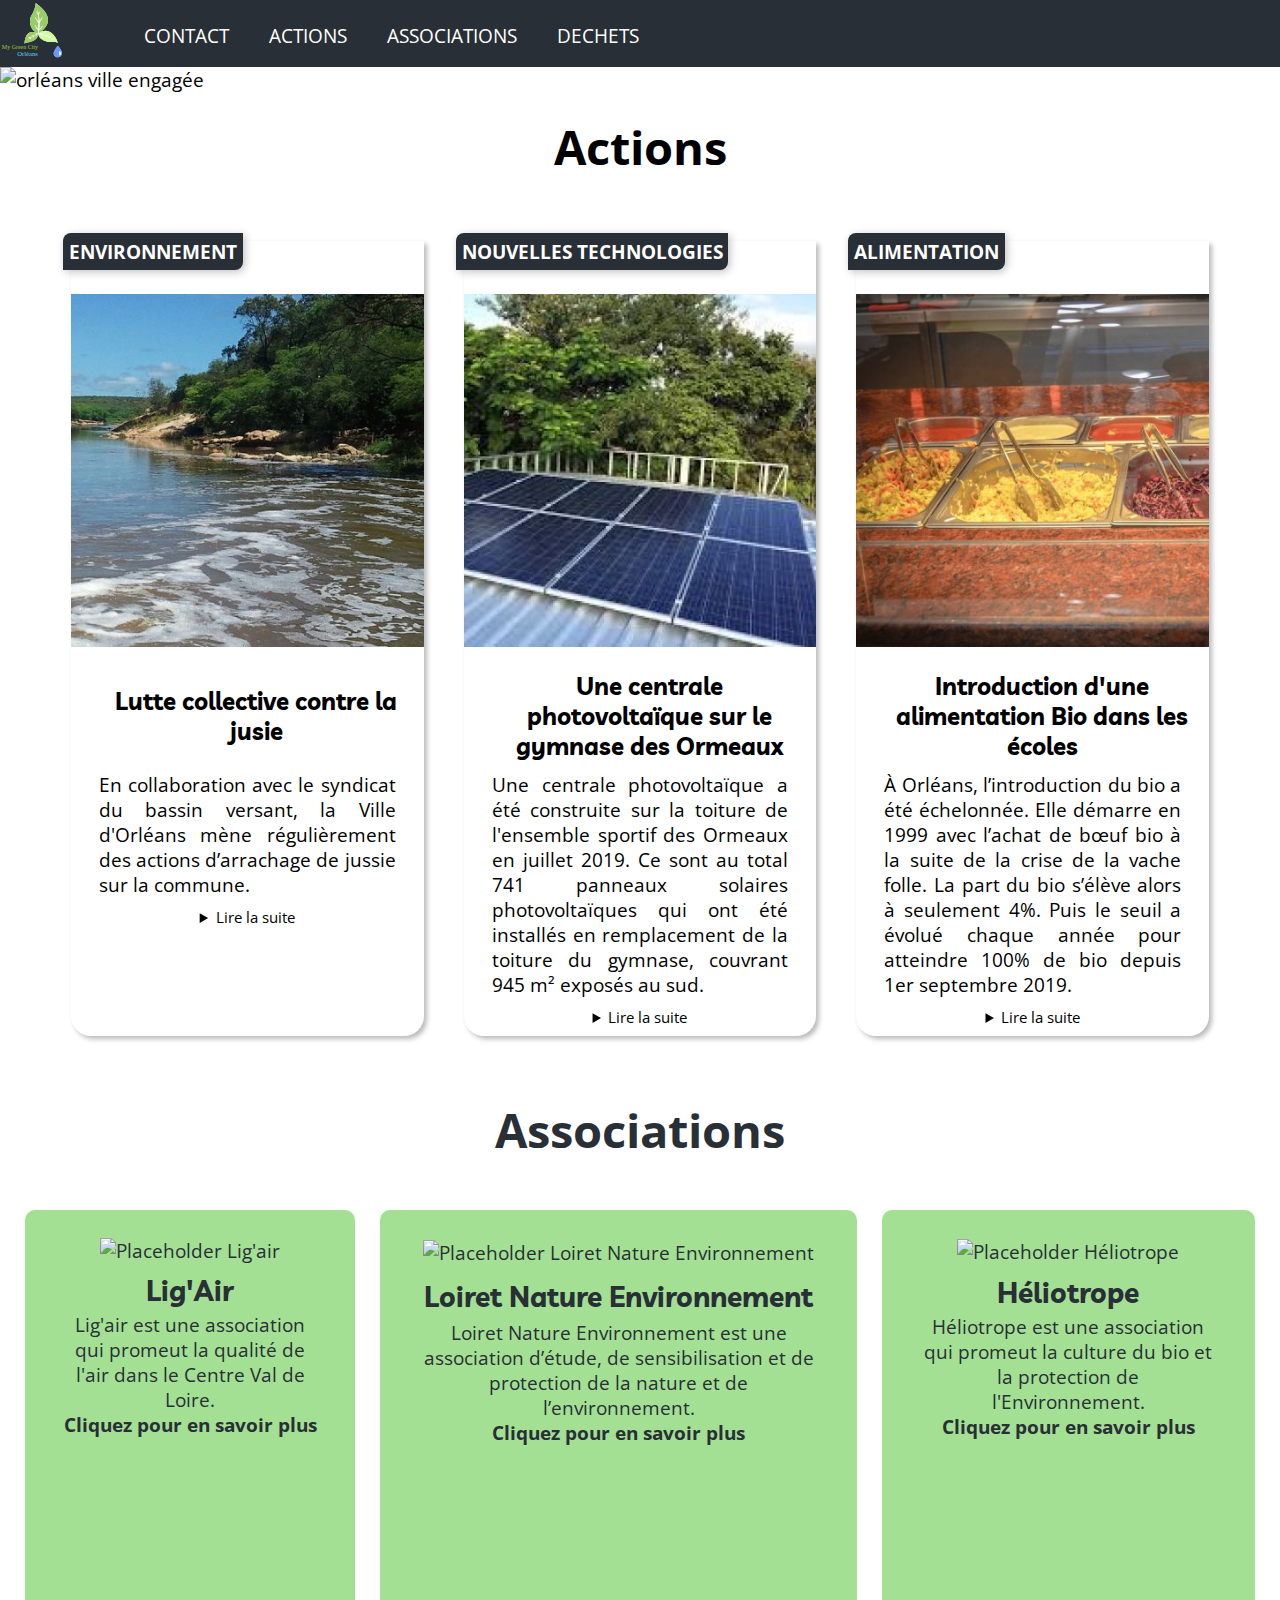
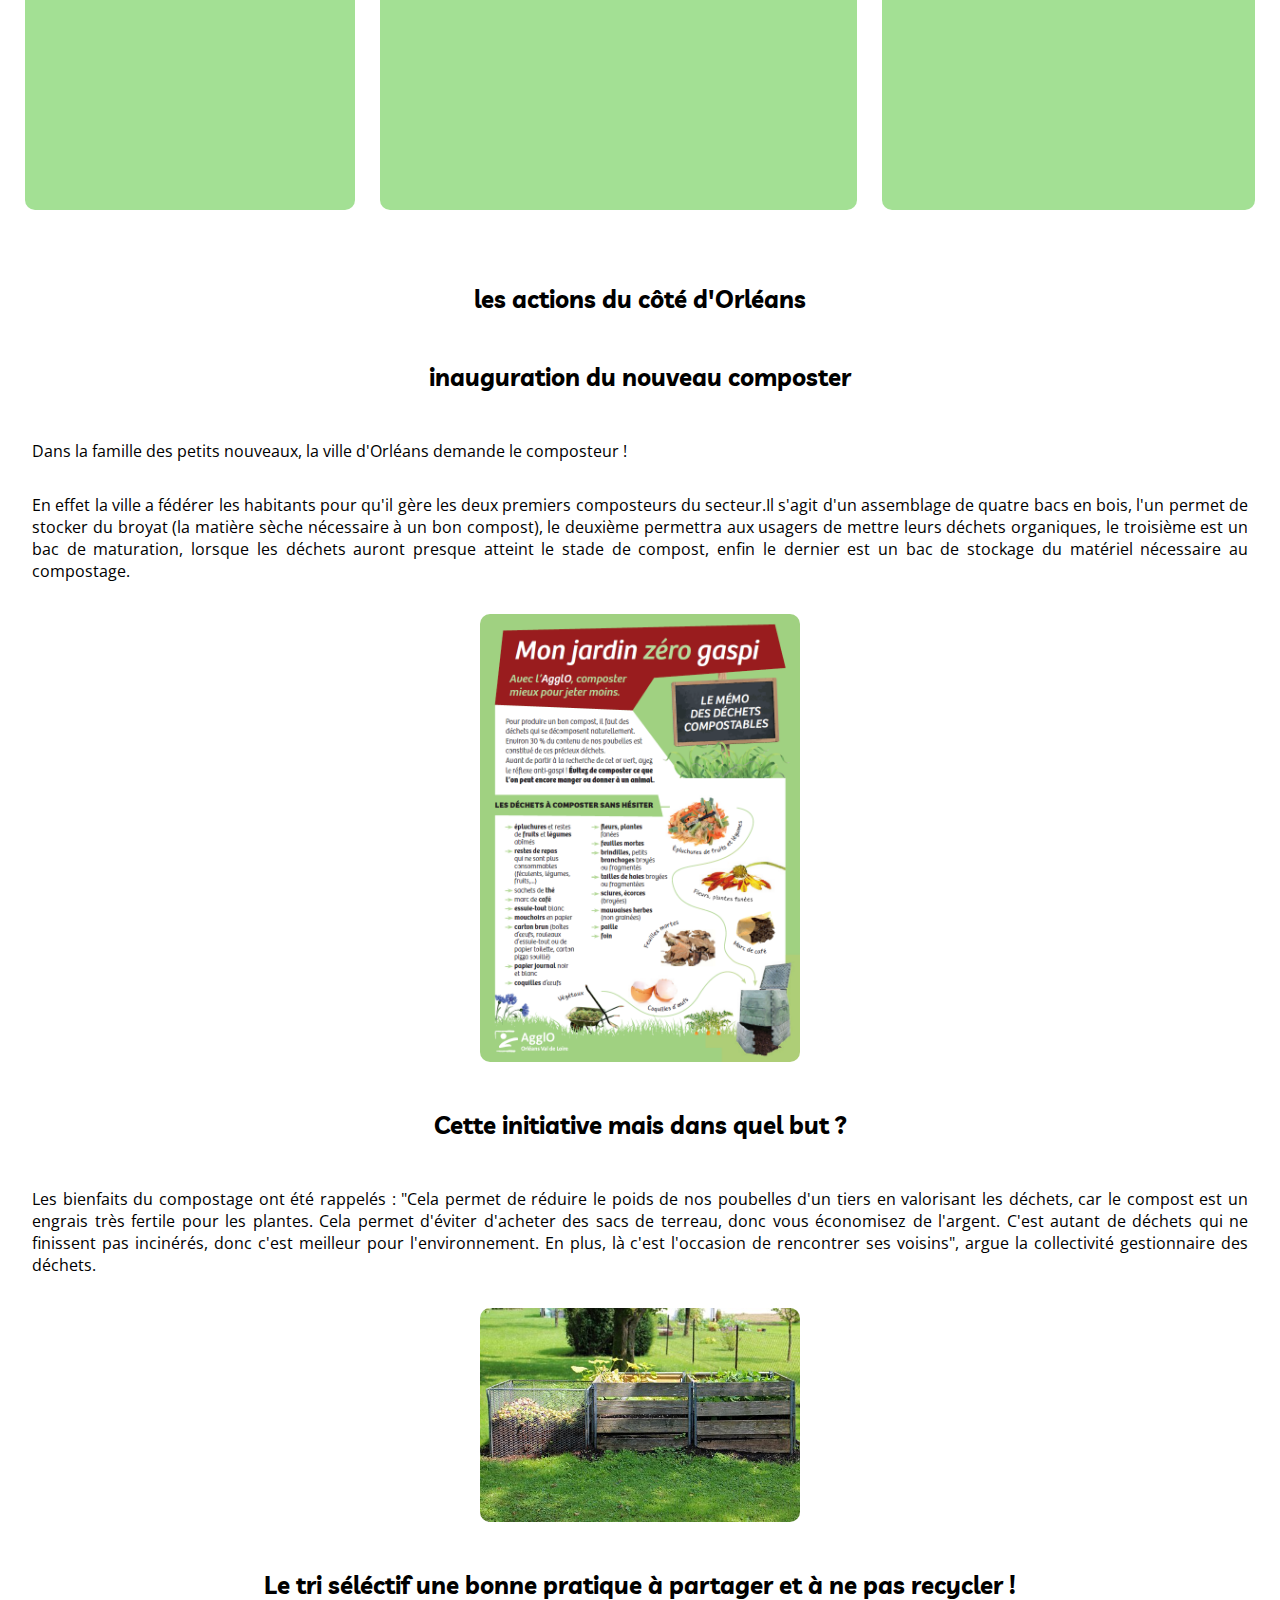
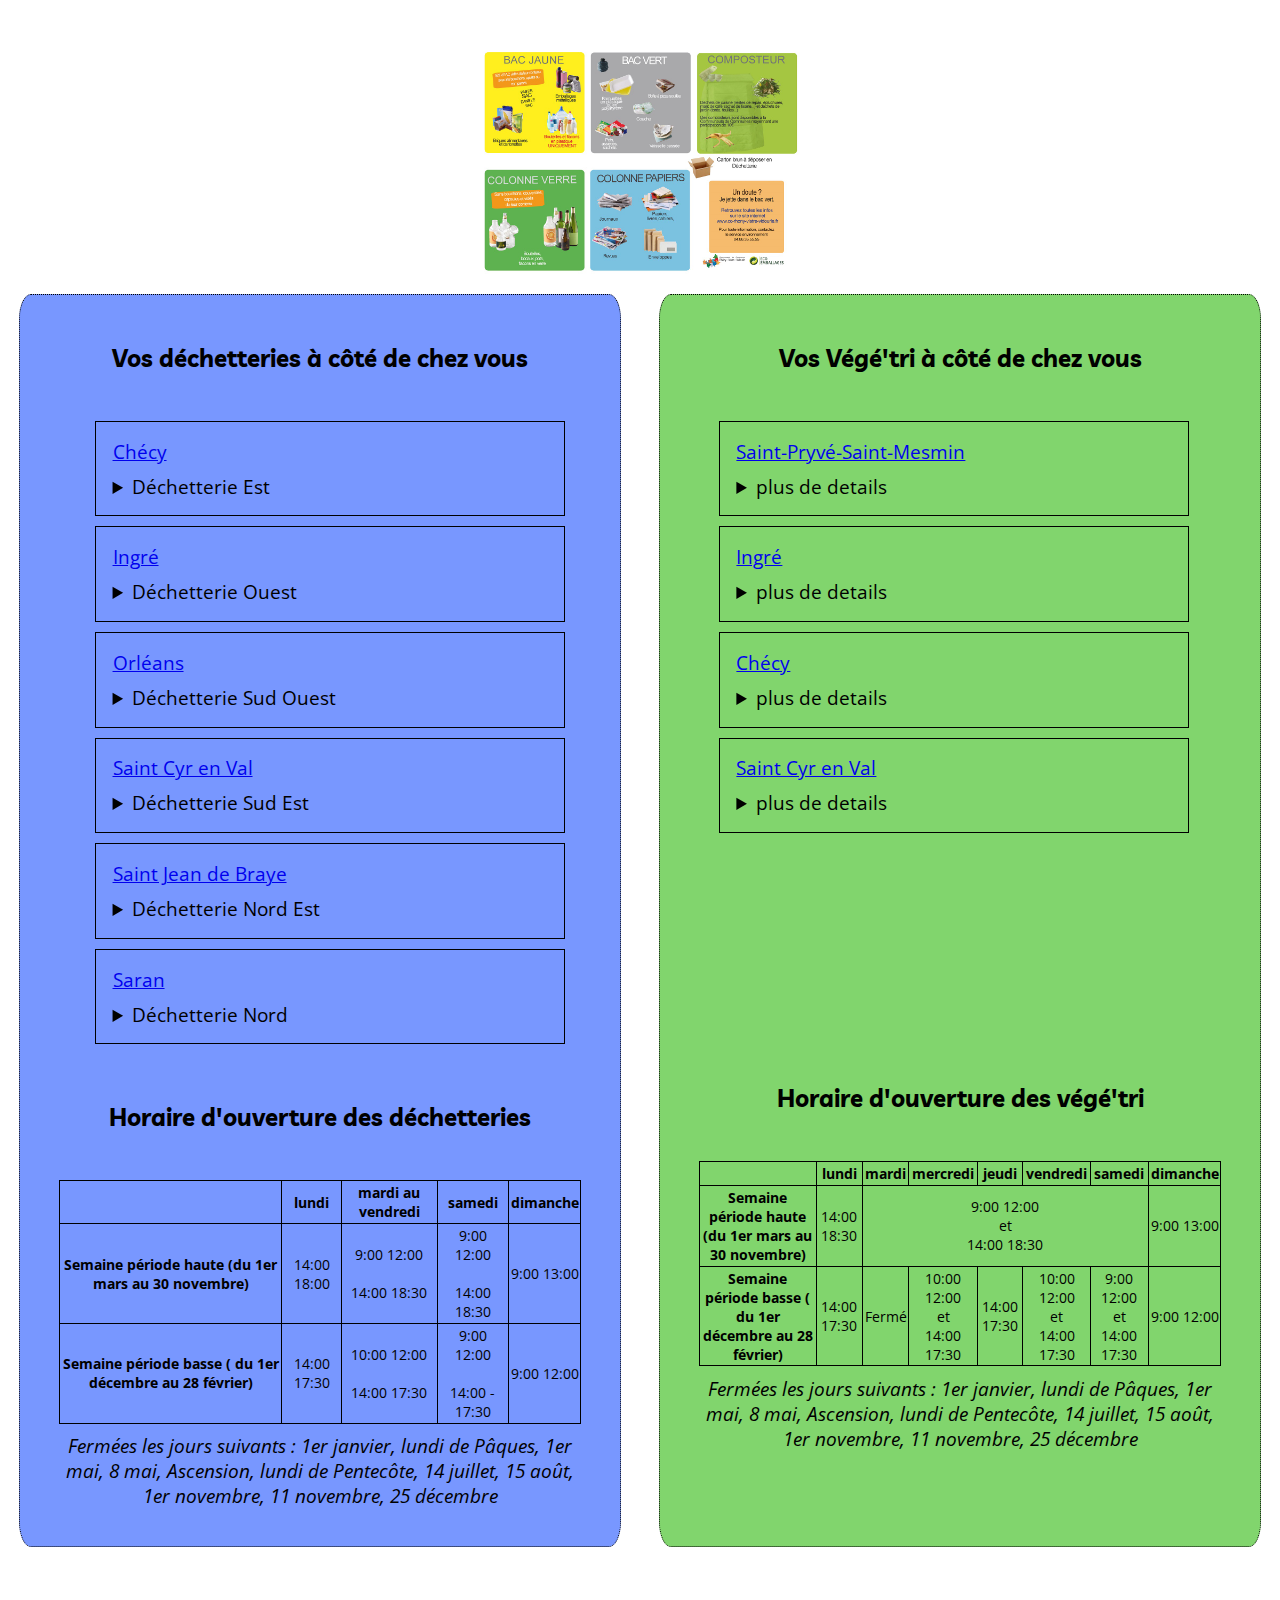
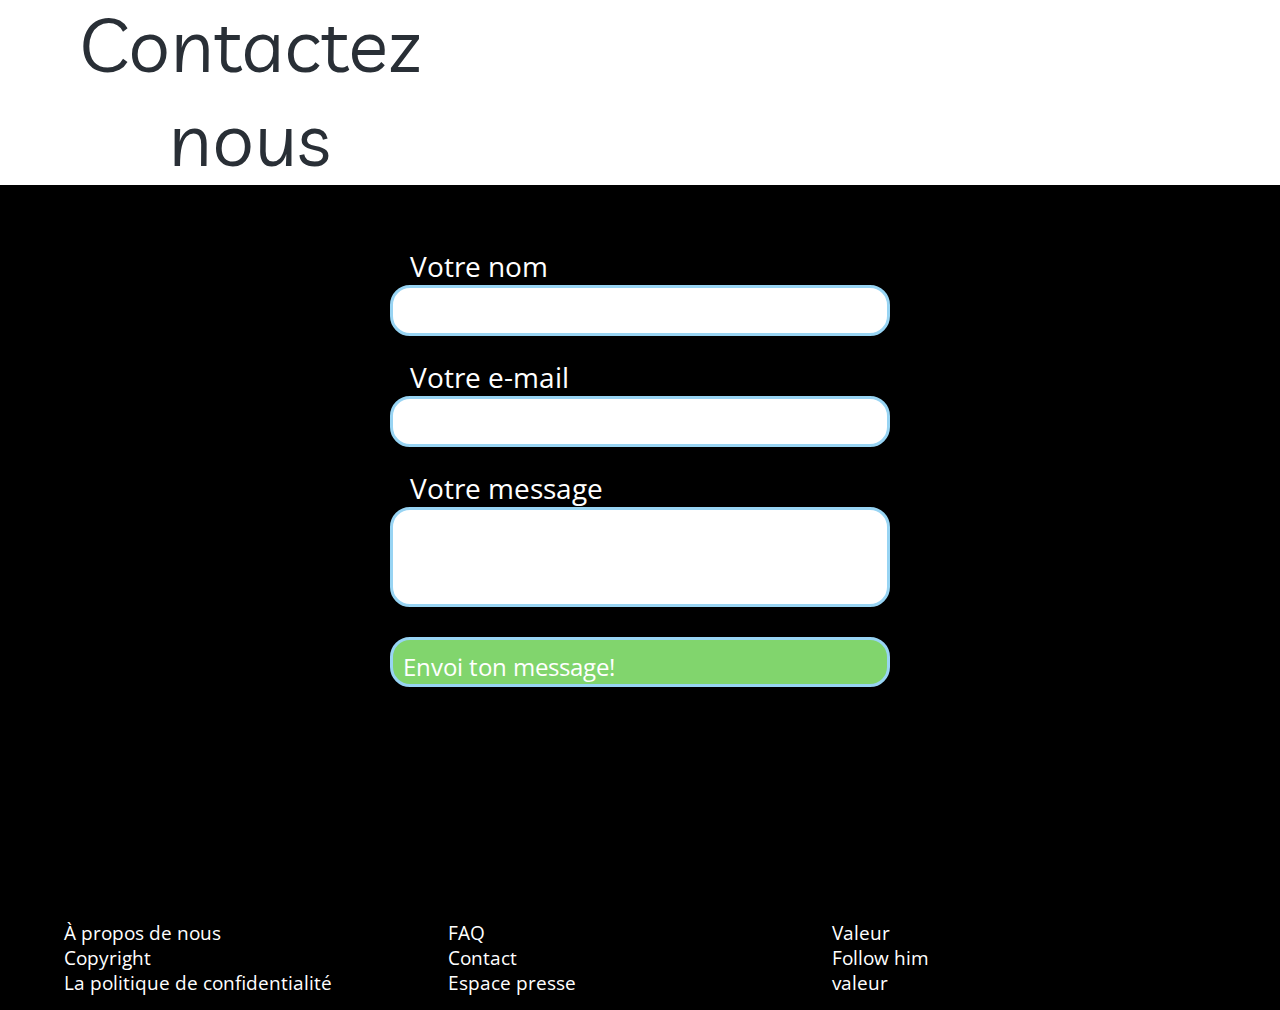
==== index.html @ 8660cc4c "Image Assoc. + Navbar +police" ====
<!DOCTYPE html>
<html lang="en">
		<head>
		<meta charset="UTF-8">
		<meta name="viewport" content="width=device-width, initial-scale=1.0">
		<meta http-equiv="X-UA-Compatible" content="ie=edge">
		<link rel="stylesheet" type="text/css" href="style.css">
		<link rel="stylesheet" type="text/css" href="styleheader.css">
		<link rel="stylesheet" type="text/css" href="style-action.css">
		<link rel="stylesheet" type="text/css" href="styleCaroline.css">
		<link rel="stylesheet" type="text/css" href="styleClem.css">
		<link rel="stylesheet" type="text/css" href="stylefooter.css">
		<link href="https://fonts.googleapis.com/css?family=Livvic&display=swap" rel="stylesheet"> 
		<link href="https://fonts.googleapis.com/css?family=Open+Sans+Condensed:300&display=swap" rel="stylesheet">
		<title>My Green City</title>
		</head>
		<body>
			<header>
				<nav>
					<div class="nav">
						<label class="header_label" for="toggle">&#9776;</label>
						<input class="header_input" type="checkbox" id="toggle"/>
						<div class="menu">
							<img class="logo" src="7a9fa7ef6471ec2d508a8f0929fe4237.svg" alt="logo"/>
							<ul>
								<li><a href="#Contacts">CONTACT</a></li>
								<li><a href="#Actions">ACTIONS</a></li>
								<li><a href="#Associations">ASSOCIATIONS</a></li>
								<li><a href="#Dechets">DECHETS</a></li>
							</ul>
						</div>
					</div>
				</nav>
			</header>
			<div class="border_baniere">
				<img class="banniere" src="images/slide final2.svg" alt="orléans ville engagée">
			</div>
		<section id="Actions">
			<div><h2>Actions</h2></div>
			<div class="action">
				<div class="item">
					<article class="article">
						<div class="article-tag">
							<p>ENVIRONNEMENT</p>
						</div>
						<div class="article-containt"> 
							<img class="img200" src="images/jussie.jpg" alt=""></a>                                 
							<div class="article-body">
								<div class="article-body-title">
									<h3>Lutte collective contre la jusie</h3>
								</div>
								<div class="article-body-text">
									<p> 
										En collaboration avec le syndicat du bassin versant, la Ville d'Orléans mène régulièrement des actions d’arrachage de jussie sur la commune.
									</p>
									<details>
										<summary class="action_summary">Lire la suite</summary>
										<p>
											Elle lance un appel aux particuliers pour limiter la propagation de cette plante invasive.
										</p>
									</details>
								</div>
							</div>
						</div>
					</article>
				</div>
				<div class="item">
					<article class="article">
						<div class="article-tag">
							<p>NOUVELLES TECHNOLOGIES</p>
						</div>
						<div class="article-containt"> 
							<img class="img200" src="images/solaire.jpg" alt=""></a>                                 
							<div class="article-body">
								<div class="article-body-title">
									<h3>Une centrale photovoltaïque sur le gymnase des Ormeaux</h3>
								</div>
								<div class="article-body-text">
									<p> 
										Une centrale photovoltaïque a été construite sur la toiture de l'ensemble sportif des Ormeaux en juillet 2019.
										Ce sont au total 741 panneaux solaires photovoltaïques qui ont été installés en remplacement de la toiture du gymnase, 
										couvrant 945 m² exposés au sud.
									</p>
									<details>
										<summary class="action_summary">Lire la suite</summary>
										<p>
												Cette centrale photovoltaïque a une puissance de 183 kilowatts et produira annuellement 155 mégawatts-heures, 
												soit l'équivalent de la consommation électrique de 50 logements. L'électricité produite est injectée dans 
												le réseau et utilisée à proximité du site pour réduire les pertes en ligne.
												La dette écologique (consommation d'énergie utilisée pour produire la centrale photovoltaïque) est compensée en 2 ans de production. 
												Tout ce qui est produit par la suite n'a aucun impact sur l'environnement.    
										</p>
									</details>
								</div>
							</div>
						</div>
					</article>
				</div>
				<div class="item">
					<article class="article">
						<div class="article-tag">
							<p>ALIMENTATION</p>
						</div>
						<div class="article-containt"> 
							<img class="img200" src="images/cantine.jpg" alt=""></a>                                 
							<div class="article-body">
								<div class="article-body-title">
									<h3>Introduction d'une alimentation Bio dans les écoles</h3>
								</div>
								<div class="article-body-text">
									<p> 
											À Orléans, l’introduction du bio a été échelonnée. Elle démarre en 1999 avec l’achat de bœuf bio à la suite de la crise de la vache folle. 
											La part du bio s’élève alors à seulement 4%. Puis le seuil a évolué chaque année pour atteindre 100% de bio depuis 1er septembre 2019.
									</p>
									<details>
										<summary class="action_summary">Lire la suite</summary>
										<p>
											Pour la ville, en introduisant le bio et le local à table, il a paru naturel de viser le 100% bio. 
											Il semblait d’une part curieux d’imaginer de faire cohabiter des aliments bio avec des aliments conventionnels: quitte à manger bio, autant manger intégralement, 
											sinon on entre dans une dualité pernicieuse où on laisse entrer les pesticides dans les assiettes avec des conséquences reconnues sur la santé. Inversement, 
											il est démontré que l’agriculture biologique est la seule qui respecte les sols, qu’au niveau économique elle confère généralement -mais pas toujours- un niveau de vie plus décent au producteur.     
										</p>
									</details>
								</div>
							</div>
						</div>
					</article>
				</div>
			</div>
		</section>
		<section id="Associations">
				<h2>
					Associations
				</h2>
				<div class="layoutAssoc">
					<div class="layoutAllAssoc">
						<figure>
						
							<a href="Ligair.html" title="lien page assoc Ligair"> 
								<img src= "https://image.freepik.com/photos-gratuite/jeune-femme-qui-marche-dans-champ-tournesols-fleurs-jeter-chapeau-s-amuser-vacances-ete_106029-370.jpg" alt="Placeholder Lig'air"/>
								<div>
									<h3>
										Lig'Air
									</h3>
									<p>
										Lig'air est une association qui promeut la qualité de l'air dans le Centre Val de Loire. <br/>
										<span>Cliquez pour en savoir plus</span>
									</p>
								</div>
							</a>
						</figure>
					</div>
					<div class="layoutAllAssoc">
						<figure >
							<a href="LoiretEnviro.html" title="lien page assoc Loiret Nature Envo">
								
								<img src= "https://image.freepik.com/photos-gratuite/feuilles-herbe-contre-arriere-plan-defocalise_1048-7521.jpg" alt="Placeholder Loiret Nature Environnement"/>
								<div>
									<h3>
										Loiret Nature Environnement
									</h3>
									<p>
										Loiret Nature Environnement est une association d’étude, de sensibilisation et de protection de la nature et de l’environnement.<br/>
										<span>Cliquez pour en savoir plus</span>
									</p>
								</div>
							</a>
						</figure>
					</div>
					<div class="layoutAllAssoc">
						<figure>
							<a href="heliotrope.html" title = "lien page assoc héliotrope">
								<img src= "https://image.freepik.com/photos-gratuite/belle-femme-travaille-dans-jardin-pres-maison_1157-23433.jpg" alt="Placeholder Héliotrope"/>
								<div>
									<h3>
										Héliotrope
									</h3>
									<p>
										Héliotrope est une association qui promeut la culture du bio et la protection de l'Environnement.<br/>
										<span>Cliquez pour en savoir plus</span>
									</p>
								</div>
							</a>
						</figure>     
					</div>
				</div>
			</section>
		<section class="dechet" id="Dechets">
			<article>
				<div class="composter_text">
					<h3>les actions du côté d'Orléans</h3>
					<div>
						<h4> inauguration du nouveau composter</h4>
						<p>
							Dans la famille des petits nouveaux, la ville d'Orléans demande le composteur !
						</p>
						<p>
							En effet la ville a fédérer les habitants pour qu'il gère les deux premiers composteurs du secteur.Il s'agit d'un assemblage de quatre bacs en bois, l'un permet de stocker du broyat (la matière sèche nécessaire à un bon compost), le deuxième permettra aux usagers de mettre leurs déchets organiques, le troisième est un bac de maturation, lorsque les déchets auront presque atteint le stade de compost, enfin le dernier est un bac de stockage du matériel nécessaire au compostage. 
						</p>
					</div>
					<div class="composter_picture">
						<a href="https://i36.servimg.com/u/f36/09/04/58/12/compos10.png" target="_blank"><img src="images/composte1.png" alt="les déchets autorisés en compostage" class="float_right"></a>
					</div>
					<div class="composter_text">
						<h4>Cette initiative mais dans quel but ?</h4>
						<p>
							Les bienfaits du compostage ont été rappelés : "Cela permet de réduire le poids de nos poubelles d'un tiers en valorisant les déchets, car le compost est un engrais très fertile pour les plantes. Cela permet d'éviter d'acheter des sacs de terreau, donc vous économisez de l'argent. C'est autant de déchets qui ne finissent pas incinérés, donc c'est meilleur pour l'environnement. En plus, là c'est l'occasion de rencontrer ses voisins", argue la collectivité gestionnaire des déchets. 
						</p>
					</div>
					<div class="composter_picture">
						<a href="https://i36.servimg.com/u/f36/09/04/58/12/compos10.jpg" target="_blank"><img src="images/compost2.jpg" alt="les déchets autorisés en compostage" class="float_left"></a>
					</div>
				</div>
				<div class="good_practice">
					<div class="good_practice_txt">
						<h3>Le tri séléctif une bonne pratique à partager et à ne pas recycler !</h3>
					</div>
					<div class="good_practice_picture">
						<a href="https://i36.servimg.com/u/f36/09/04/58/12/tri-se10.jpg" target="_blank"><img src="images/tri-selectif.jpg" alt="image de tri selectif"></a>
					</div>
				</div>
				<div class="dechettery">
					<div class="dechettery_address">
						<h3>Vos déchetteries à côté de chez vous</h3>
						<ul class="dechettery_ul">
							<li>
								<a href="#">Chécy</a>
								<details>
									<summary>
										Déchetterie Est
									</summary>
									<p>
										Parc d’activités de la Guignardière – rue Pierre et Marie Curie
									</p>
								</details>
							</li>
							<li>
								<a href="#">Ingré</a>
								<details>
									<summary>
										Déchetterie Ouest
									</summary>
									<p>
										Chemin de la Vallée de l’Azin
									</p>
								</details>
							</li>
							<li>
								<a href="#">Orléans</a>
								<details>
									<summary>
										Déchetterie Sud Ouest
									</summary>
									<p>
										Chemin du Clos de l’Alouette – 33 rue Hatton
									</p>
								</details>
							</li>
							<li>
								<a href="#">Saint Cyr en Val</a>
								<details>
									<summary>
										Déchetterie Sud Est
									</summary>
									<p>
										Avenue du parc Floral
									</p>
								</details>
							</li>
							<li>
								<a href="#">Saint Jean de Braye</a>
								<details>
									<summary>
										Déchetterie Nord Est
									</summary>
									<p>
										Parc Archimède – rue de la Burelle
									</p>
								</details>
							</li>
							<li>
								<a href="#">Saran</a>
								<details>
									<summary>
										Déchetterie Nord
									</summary>
									<p>
										Zone d’activités de Montaran – rue Marcel Paul
									</p>
								</details>
							</li>
						</ul>
						<div class="dechettery_clock">
							<h3>Horaire d'ouverture des déchetteries</h3>
							<div class="dechettery_table">
								<table>
									<caption>
										Fermées les jours suivants : 1er janvier, lundi de Pâques, 1er mai, 8 mai, Ascension, lundi de Pentecôte, 14 juillet, 15 août, 1er novembre, 11 novembre, 25 décembre
									</caption>
									<thead>
										<tr>
											<th class="no-vsisible"></th>
											<th>
												lundi
											</th>
											<th>
												mardi au vendredi
											</th>
											<th>
												samedi
											</th>
											<th>
												dimanche
											</th>
										</tr>
									</thead>
									<tbody>
										<tr>
											<th>
												Semaine période haute (du 1er mars au 30 novembre)
											</th>
											<td>
												14:00 18:00
											</td>
											<td>
												9:00 12:00
												<br>
												<br>
												14:00 18:30
											</td>
											<td>
												9:00 12:00 
												<br>
												<br>
												14:00 18:30
											</td>
											<td>
												9:00 13:00
											</td>
										</tr>
										<tr>
											<th>
												Semaine période basse ( du 1er décembre au 28 février)
											</th>
											<td>
												14:00 17:30
											</td>
											<td>
												10:00 12:00 
												<br>
												<br>
												14:00 17:30
											</td>
											<td>
												9:00 12:00
												<br>
												<br>
												14:00 - 17:30
											</td>
											<td>
												9:00 12:00
											</td>
										</tr>
									</tbody>
								</table>
							</div>
						</div>
					</div>
					<div class="vegetri_border">
						<div class="vegetri_address">
							<h3>Vos Végé'tri à côté de chez vous</h3>
							<ul>
								<li>
									<a href="#">Saint-Pryvé-Saint-Mesmin</a>
									<details>
										<summary>
											plus de details 
										</summary>
										<p>
											Impasse des Moines45750 Saint-Pryvé-Saint-Mesmin 
										</p>
									</details>
								</li>
								<li>
									<a href="#">Ingré</a>
									<details>
										<summary>
											plus de details
										</summary>
										<p>
											Rue de la Vallée, 45140 Ingré
										</p>
									</details>
								</li>
								<li>
									<a href="#">Chécy</a>
									<details>
										<summary>
											plus de details
										</summary>
										<p>
											58 Rue Pierre et Marie Curie, 45430 Chécy
										</p>
									</details>
								</li>
								<li>
									<a href="#">Saint Cyr en Val</a>
									<details>
										<summary>
											plus de details
										</summary>
										<p>
											Avenue du parc Floral
										</p>
									</details>
								</li>
							</ul>
						</div>
						<div class="vegetri_clock">
							<h3>Horaire d'ouverture des végé'tri</h3>
							<div class="vegetri_table">
								<table>
									<caption>
										Fermées les jours suivants : 1er janvier, lundi de Pâques, 1er mai, 8 mai, Ascension, lundi de Pentecôte, 14 juillet, 15 août, 1er novembre, 11 novembre, 25 décembre
									</caption>
									<thead>
										<tr>
											<th class="no-vsisible"></th>
											<th>
												lundi
											</th>
											<th>
												mardi
											</th>
											<th>
												mercredi
											</th>
											<th>
												jeudi
											</th>
											<th>
												vendredi
											</th>
											<th>
												samedi
											</th>
											<th>
												dimanche
											</th>
										</tr>
									</thead>
									<tbody>
										<tr>
											<th>
												Semaine période haute (du 1er mars au 30 novembre)
											</th>
											<td>
												14:00 18:30
											</td>
											<td colspan="5">
												9:00 12:00 
												<br>
												et
												<br>
												14:00 18:30
											</td>
											<td>
												9:00 13:00
											</td>
										</tr>
										<tr>
											<th>
												Semaine période basse ( du 1er décembre au 28 février)
											</th>
											<td>
												14:00 17:30
											</td>
											<td>
												Fermé
											</td>
											<td>
												10:00 12:00 
												<br>
												et
												<br>
												14:00 17:30
											</td>
											<td>
												14:00 17:30
											</td>
											<td>
												10:00 12:00 
												<br>
												et
												<br>
												14:00 17:30
											</td>
											<td>
												9:00 12:00 
												<br>
												et
												<br>
												14:00 17:30
											</td>
											<td>
												9:00 12:00
											</td>
										</tr>
									</tbody>
								</table>
							</div>
						</div>
					</div>
				</div>
			</article>
		</section>
		<section class="contact" id="Contacts">
			<h1>Contactez nous</h1>
		</section>
			<div id="form">
				<div class="fish" id="fish"></div>
				<div class="fish" id="fish2"></div>
			<form id="waterform" method="post">
				<div class="formgroup" id="name-form">
					<label for="name">Votre nom</label>
					<input type="text" id="name" name="name" />
				</div>
				<div class="formgroup" id="email-form">
					<label for="email">Votre e-mail</label>
					<input type="email" id="email" name="email" />
				</div>
				<div class="formgroup" id="message-form">
					<label for="message">Votre message</label>
					<textarea id="message" name="message"></textarea>
				</div>
					<input type="submit" value="Envoi ton message!" />
			</form>
			</div>
		<footer>
			<div>
				<a href="">À propos de nous</a>
				<a href="">Copyright</a>
				<a href="">La politique de confidentialité</a>
			</div>
			<div>
				<a href="">FAQ</a>
				<a href="">Contact</a>
				<a href="">Espace presse</a>
			</div>
			<div>
				<a href="">Valeur</a>
				<a href="">Follow him</a>
				<a href="">valeur</a>
			</div>
		</footer>
	</body>
</html>
---- style.css ----
* {
    font-family: 'Open Sans Condensed', sans-serif;
}

* h1 h2 h3 h4 {
    font-family: 'Livvic', sans-serif;
}

h2 {
    font-size: 2.5em;
    text-align: center;
    padding: 0.5em;
}
h3 {
    font-size: 1.2em;
}
---- styleheader.css ----
/*.banniere {
  width: 100%;
  height: auto;
  border: 1px solid black;
}

.menu{
  display:flex;
  flex-direction: row;
  align-items: center;
  margin: 0 30px 0 0;
}



.nav {
  border-bottom: 1px solid #eaeaeb;
  text-align: right;
  height: 70px;
  line-height:70px;
  background: #292f36;
}

.logo {
width:65px;
}
  


.menu a {
  clear: right;
  text-decoration: none;
  color: #dae8d5;
  margin: 0 10px 0 50px;
  

}
.menu a:hover {
  color: #81d56d;

}

label {
  margin: 0 40px 0 0;
  font-size: 26px;
  line-height: 70px;
  display: none;
  width: 26px;
  float: right;
}
#toggle {
display: none;
}

@media only screen and (max-width:991px){
*/  
  /*header {
    border:3px solid red;
  }

  header nav {
    border:3px solid blue;
  }
  .logo{
    float: left;
    
  }
  label {
      display: block;
      
      cursor: pointer;
      color : #dae8d5;
      
      
  }
  .menu {
    text-align: center;
    width: 100%;
    border:3px solid pink;
    
    
  } 


.menu li {
  display: block;
  border-bottom: 1px solid #eaeaeb;
  margin: 0 10px 0 50px;
  color:#292f36;

}
.menu li:hover {
  color: #81d56d;

}

#toggle:checked + .menu {
  display: block;

}

}
*/

.header_label {
  display:none;
}
.header_input {
  display: none;
}
header {
  display: fixed;
  background-color: #dcdcdc;
}
.menu {
  display: flex;
  flex-direction: row;
  align-items: center;
}
.logo {
  width:5%;
  }
header nav {
  background: #292f36;
}

nav ul {
  display: flex;
  flex-direction: row;
  color: #fff;
  margin-left:60px;
  padding-top: 0;
  height: 41px;
  width: 95%;
}

li {
  margin: 0 10px;
  padding: 10px;
  list-style: none;
}
header a {
  color: #fff;
  text-decoration: none;
}
.banniere {
  width: 100%;
  height: auto;
}
---- style-action.css ----
* {
    padding: 0;
    margin: 0;
    box-sizing: border-box;
}

.action {
    display: flex;
    flex-direction: column;
    align-items: center;
    margin: auto;
    padding: 1rem;
    width: 95%;
}
.item {
    background: white;
    display: flex;
    width: 90vw ;
    margin: 20px;

    box-shadow: 3px 3px 5px rgb(187, 186, 186);
    border-bottom-left-radius: 20px;
    border-bottom-right-radius: 20px;
    }

.article {
    display: flex;
    flex-direction: column;
    position: relative;
    

}
.article-tag {
    position: absolute;
    top: -8px;
    left: -8px;
    background: #292f36;
    font-size: 0.8em;
    color: white;
    font-weight: bold;
    width: intrinsic;           /* Safari/WebKit utilisent un nom non-standard */
    width: -moz-max-content;    /* Firefox/Gecko */
    width: -webkit-max-content; /* Chrome */
    padding:.4em;
    border-bottom-right-radius: 8px;
    border-top-left-radius: 8px;
    box-shadow: 2px 2px 8px rgb(196, 194, 194);
}
.article-containt {
    display: flex;
    text-align: center;
    float: left;
    margin-top:53px;
}
.img200 {
    width: 200px;
    height: 200px;
    box-shadow: 2px 2px 8px rgb(196, 194, 194);
    margin-bottom: 22px;

}
.article-body {
    margin: 0 1em;
}
.article-body-title {
    display: flex;
    align-items: center;
    justify-content: center;
    padding-left: 1rem;
    height: 5rem;
}
.article-body-text {
    padding: 0.5em;
}
.item:nth-child(odd) article.article div.article-containt{
    flex-direction: row-reverse;
}
.item:nth-child(odd) article.article div.article-containt .img200{
    box-shadow:-2px 2px 8px rgb(196, 194, 194);
}

details {
    margin-top: 10px;
    text-align: left;
}
.action_summary{
    font-size: 0.8rem;
    text-align: center
}
details[open] .action_summary {
    color: #b8eb65;
    
}

@media screen and (min-width: 991px) {
    .item:nth-child(odd) article.article div.article-containt{
        display: flex;
        flex-direction: column;
    }
    .item:nth-child(odd) article.article div.article-containt .img200{
            box-shadow:none;
    }
    .action {
        flex-direction: row;
        margin: auto;
        align-items: stretch;
    }
    .item {
        height: auto;
    }
    .article-containt{
        flex-direction: column;
    } 
    .article-containt .img200 {
        align-self: center;
        box-shadow: none;
    }
    .img200 {
        display: flex;
        justify-content: center;
        width: 100%;
        height: auto;
    }
}
---- styleCaroline.css ----
section#Associations 
{
    margin: 0%;
    padding: 0%;
    /*background-color: #dae8d5;*/
    color:#292f36;
}

section#Associations h2
{
    text-align: center;
}

section#Associations h3
{
    text-align: center;
    font-size: 1.5rem;
    margin: 0.5%;
}

section#Associations p
{
    margin-top: 1%;
    text-align: center;
}

.layoutAssoc
{
    display: flex;
    flex-direction: column;
    padding: 1%;

}

.layoutAssoc img
{
    width: 50%;
}

section#Associations div.layoutAssoc div.layoutAllAssoc
{
    border-radius: 10px;
   /* background-image: url('https://image.freepik.com/photos-gratuite/texture-bois-pour-design-decoration_23-2148283214.jpg') ; */
    background-repeat: repeat-y;
    background-color:#A3E094;
    background-size: cover;
    color: #dae8d5;
}

section#Associations div.layoutAssoc div
{   
    padding: 2%;
    margin: 1%;
}

section#Associations div.layoutAssoc div figure a img
{
    align-self: flex-start;
    flex-direction: unset;
    flex-wrap: nowrap;
}

section#Associations div.layoutAssoc div figure a
{
    display: flex;
    align-items: center;
    flex-wrap: nowrap;
    justify-content: space-between;
}

section#Associations div.layoutAssoc div figure a div
{
    display: flex;
    flex-direction: column;
    align-items: center;
    flex-wrap: nowrap;
}

section#Associations div.layoutAssoc div:nth-of-type(even) figure a 
{
    flex-direction: row-reverse
}


section#Associations a
{
    text-decoration: none;
    color: #292f36;
    align-items: center;
    text-align: center;
    padding: 1%;
}


section#Associations span
{
    font-weight: bold;
}

@media screen and (min-width: 990px)
{
    .layoutAssoc img
    {
        width: 100%;
    }

    .layoutAssoc
    {
        display: flex;
        flex-direction: row;
        justify-content: space-around;
        align-items: center;
        flex-wrap: nowrap;
        padding: 1%;

    }

    section#Associations div.layoutAssoc div.layoutAllAssoc
    {
        height: 600px;
    }

    section#Associations div.layoutAssoc div figure
    {
        display: flex;
        flex-direction: column;
        align-items: center;
        justify-content: space-around;
    }

    section#Associations div.layoutAssoc div figure a 
    {
        display: unset;
    }
}
---- styleClem.css ----
* {
	margin:0;
	padding:0;
	box-sizing: border-box;
	font-family: 'Open Sans Condensed', sans-serif;
	text-align: justify;
	font-size: 14pt;
}

body {
	background-color: white;
}

h3,h4,h5 {
	font-family: 'Livvic', sans-serif;
	text-align: center;
	margin:2em 0 2em 0;
	font-size: 24px;
}

.dechet p{
	font-size: 12pt;
	margin:2em;
}

img {
	width: 100%;
	height: auto;
}



.composter_picture, .good_practice_picture {
	display: flex;
	flex-direction: column;
}

.composter_picture a, .good_practice_picture a {
	display: flex;
	flex-direction: column;
	align-items: center;
}

.composter_picture img {
	border-radius: 10px;
}

.dechettery_address {
	display: flex;
	flex-direction: column;
}

.dechettery_ul {
	display: flex;
	flex-direction:column;
	align-items: center;
}

.dechettery_ul li, .vegetri_address li{
	border:1px solid black;
	margin: 0 0 10px 20px;
	width: 90%;
	list-style: none;
	padding: 0.9em;
}

details p {
	text-align: center;
}
table, tr,th,td{
	border:1px solid black;
	border-collapse: collapse;
	text-align: center;
	font-size: 14px;
	padding: 0.1rem;
}
caption {
	caption-side: bottom;
	text-align: center;
	padding-top: 0.5em;
	font-style: italic;
}
.dechettery_table,.vegetri_table{
	display: flex;
	flex-direction:column;
	align-items: center;
}

.no-vsisible{
	visibility: hidden;
}
@media screen and (min-width: 600px) {
	img{
		width: 70%;
	}
}
@media screen and (min-width: 961px) {
	img{
		width: 25%;
	}
	.dechettery{
		display: flex;
		flex-direction: row;
		justify-content: space-around;
		margin: 20px 0 20px 0;
		
	}
	.dechettery_address, .vegetri_border{
		border:1px dotted #000;
		width: 47%;
		border-radius: 2%;
		padding: 0 3% 3% 3%;
	}
	.vegetri_clock{
		margin-top: 250px;
	}
	.dechettery_address{
		background-color:#7897ff;
	}
	.vegetri_border{
		background-color:#81d56d;
	}
	table {
		width: 100%;
	}
}
---- stylefooter.css ----
body, html{
	height: 100%;
	padding: 0;
	margin: 0;
	font-family: 'open sans condensed', medium italic;
}
h1{
	font-weight: normal;
	font-size: 4em;
	font-family: 'Livvic', medium italic;
	margin: 0 auto;
	margin-top: 30px;
	width: 500px;
	color: #292F36;
	text-align: center;

}

/* Animation webkit */
@-webkit-keyframes myfirst
{
	0% {margin-left: -235px}
	90% {margin-left: 100%;}
	100% {margin-left: 100%;}
}

/* Animation */
@keyframes myfirst
{
	0% {margin-left: -235px}
	70% {margin-left: 100%;}
	100% {margin-left: 100%;}
}

.fish{
	background-image: url('http://www.geertjanhendriks.nl/codepen/form/fish.png');
	width: 235px;
	height: 104px;
	margin-left: -235px;
	position: absolute;	
	animation: myfirst 24s;
	-webkit-animation: myfirst 24s;
	animation-iteration-count: infinite;
	-webkit-animation-iteration-count: infinite;
	animation-timing-function: linear;
	-webkit-animation-timing-function: linear;
}

#fish{
	top: 120px;
}

#fish2{
	top: 260px;
	animation-delay: 12s;
	-webkit-animation-delay: 12s;
}
#form{
	height: 80%;	
	background-color: #000000;
	overflow: hidden;
	position: relative;
}
form{
	margin: 0 auto;
	width: 500px;
	padding-top: 40px;
	color: white;
	position: relative;
}
label, input, textarea{
	display: block;	
}
input, textarea{
	width: 500px;	
	border: none;
	border-radius: 20px;
	outline: none;
	padding: 10px;
	font-family: 'Open sans Condensed', light;
	font-size: 1em;
	color: #676767;
	transition: border 0.5s;
	-webkit-transition: border 0.5s;
	-moz-transition: border 0.5s;
	-o-transition: border 0.5s;
	border: solid 3px #98d4f3;	
	-webkit-box-sizing:border-box;
	-moz-box-sizing:border-box;
	box-sizing:border-box;
	}
input:focus, textarea:focus{
	border: solid 3px #77bde0;	
}
textarea{
	height: 100px;	
	resize: none; 
	overflow: auto;
}
input[type="submit"]{
	background-color: #81D56D;
	color: white;
	height: 50px;
	cursor: pointer;
	margin-top: 30px;
	font-size: 1.29em;
	font-family: 'Open sans Condensed', light;
	-webkit-transition: background-color 0.5s;
	-moz-transition: background-color 0.5s;
	-o-transition: background-color 0.5s;
	transition: background-color 0.5s;
}
input[type="submit"]:hover{
	background-color: #C7FF6D;
  margin-top: 15px;
}
label{
	font-size: 1.5em;
	margin-top: 20px;
	padding-left: 20px;
}
.formgroup{
	background-repeat: no-repeat;
	background-position: right bottom;
	background-size: 10.5%;
	transition: background-image 0.7s;
	-webkit-transition: background-image 0.7s;
	-moz-transition: background-image 0.7s;
	-o-transition: background-image 0.7s;
	width: 566px;
	padding-top: 2px;
}
.formgroup{
	background-image: url('http://www.geertjanhendriks.nl/codepen/form/pixel.gif');	
}
footer {
  display: flex;
  justify-content: center;
  background-color: #000000;
  width: 100%;
  padding: 15px 0;
}
footer div {
  width: 30%;
  display: flex;
  flex-direction: column;
  justify-content:flex-start;
  align-content: flex-start;
}
footer div a{
	text-decoration: none;
	color: white;
  
  
}

@media screen and (min-width: 991px){
  .contact{
    display: inline-block;
    
  }
  .contact h1{
     display: flex;
  }
}
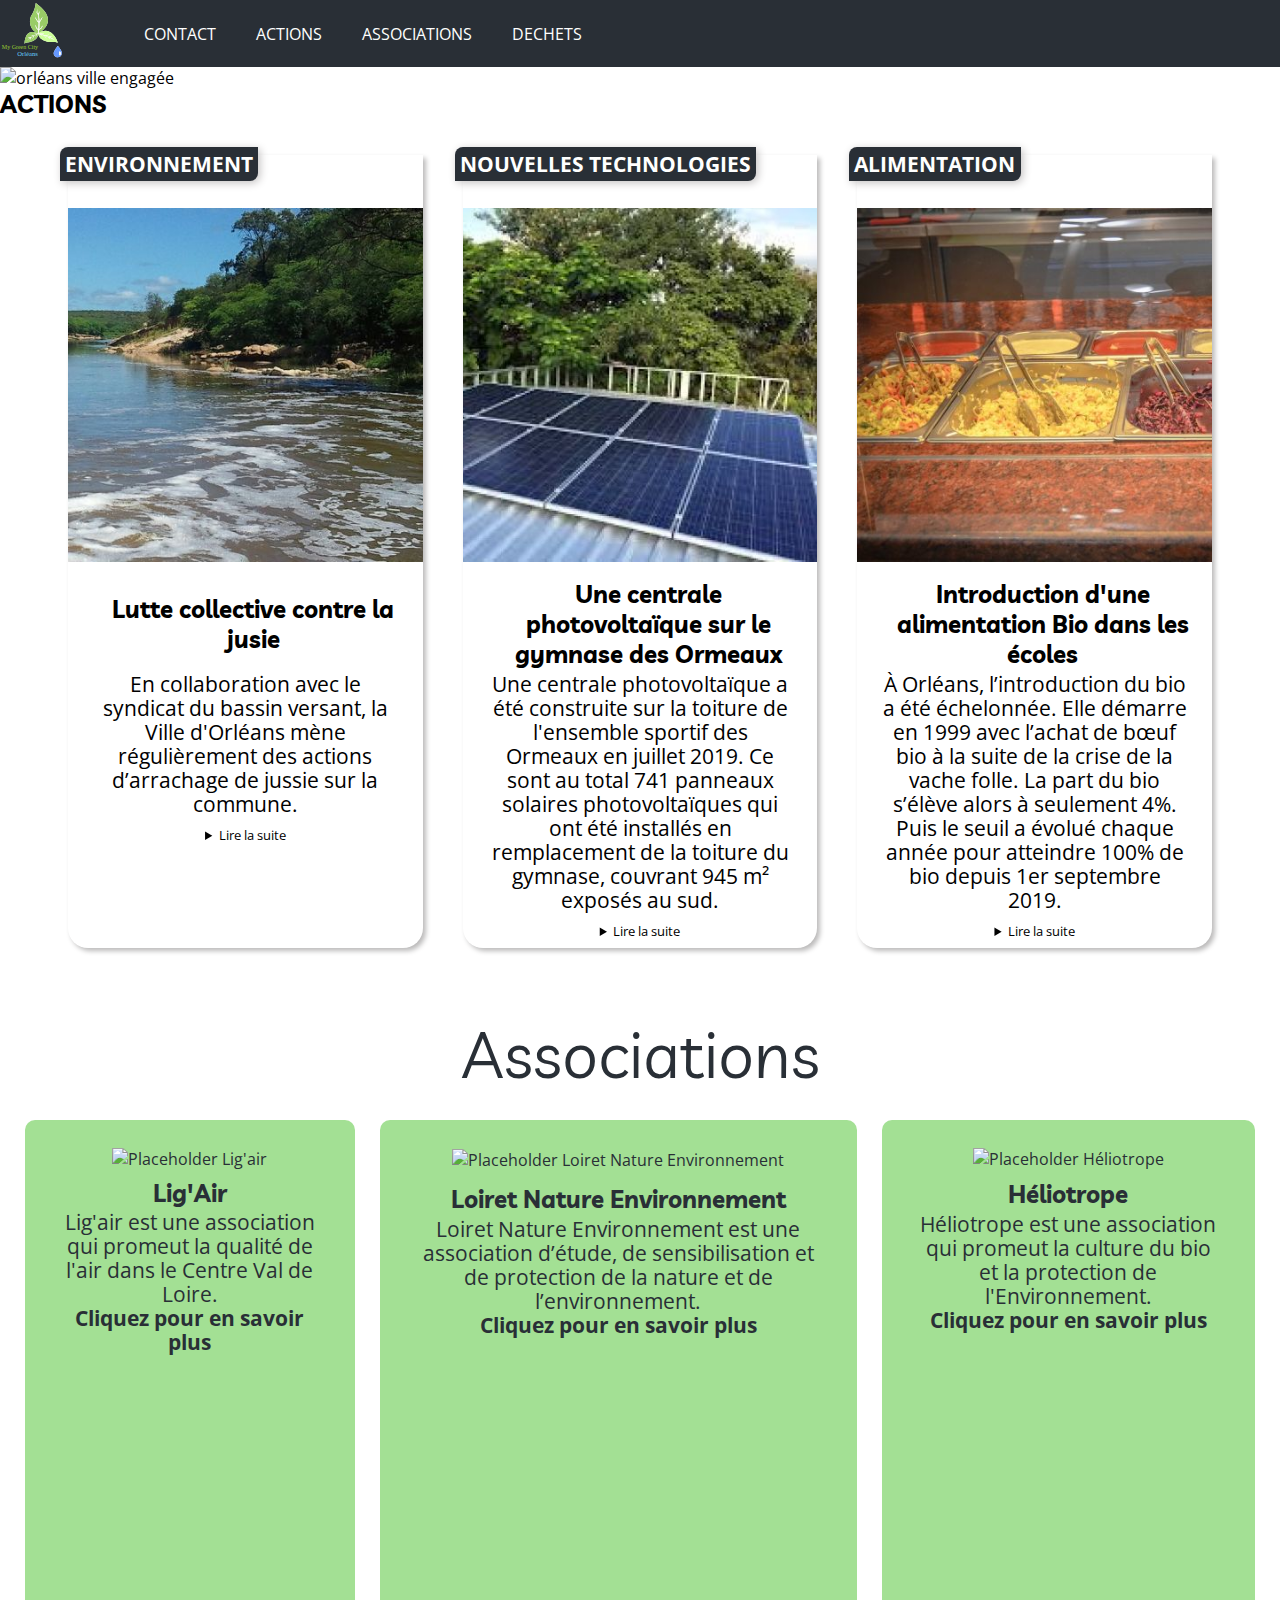
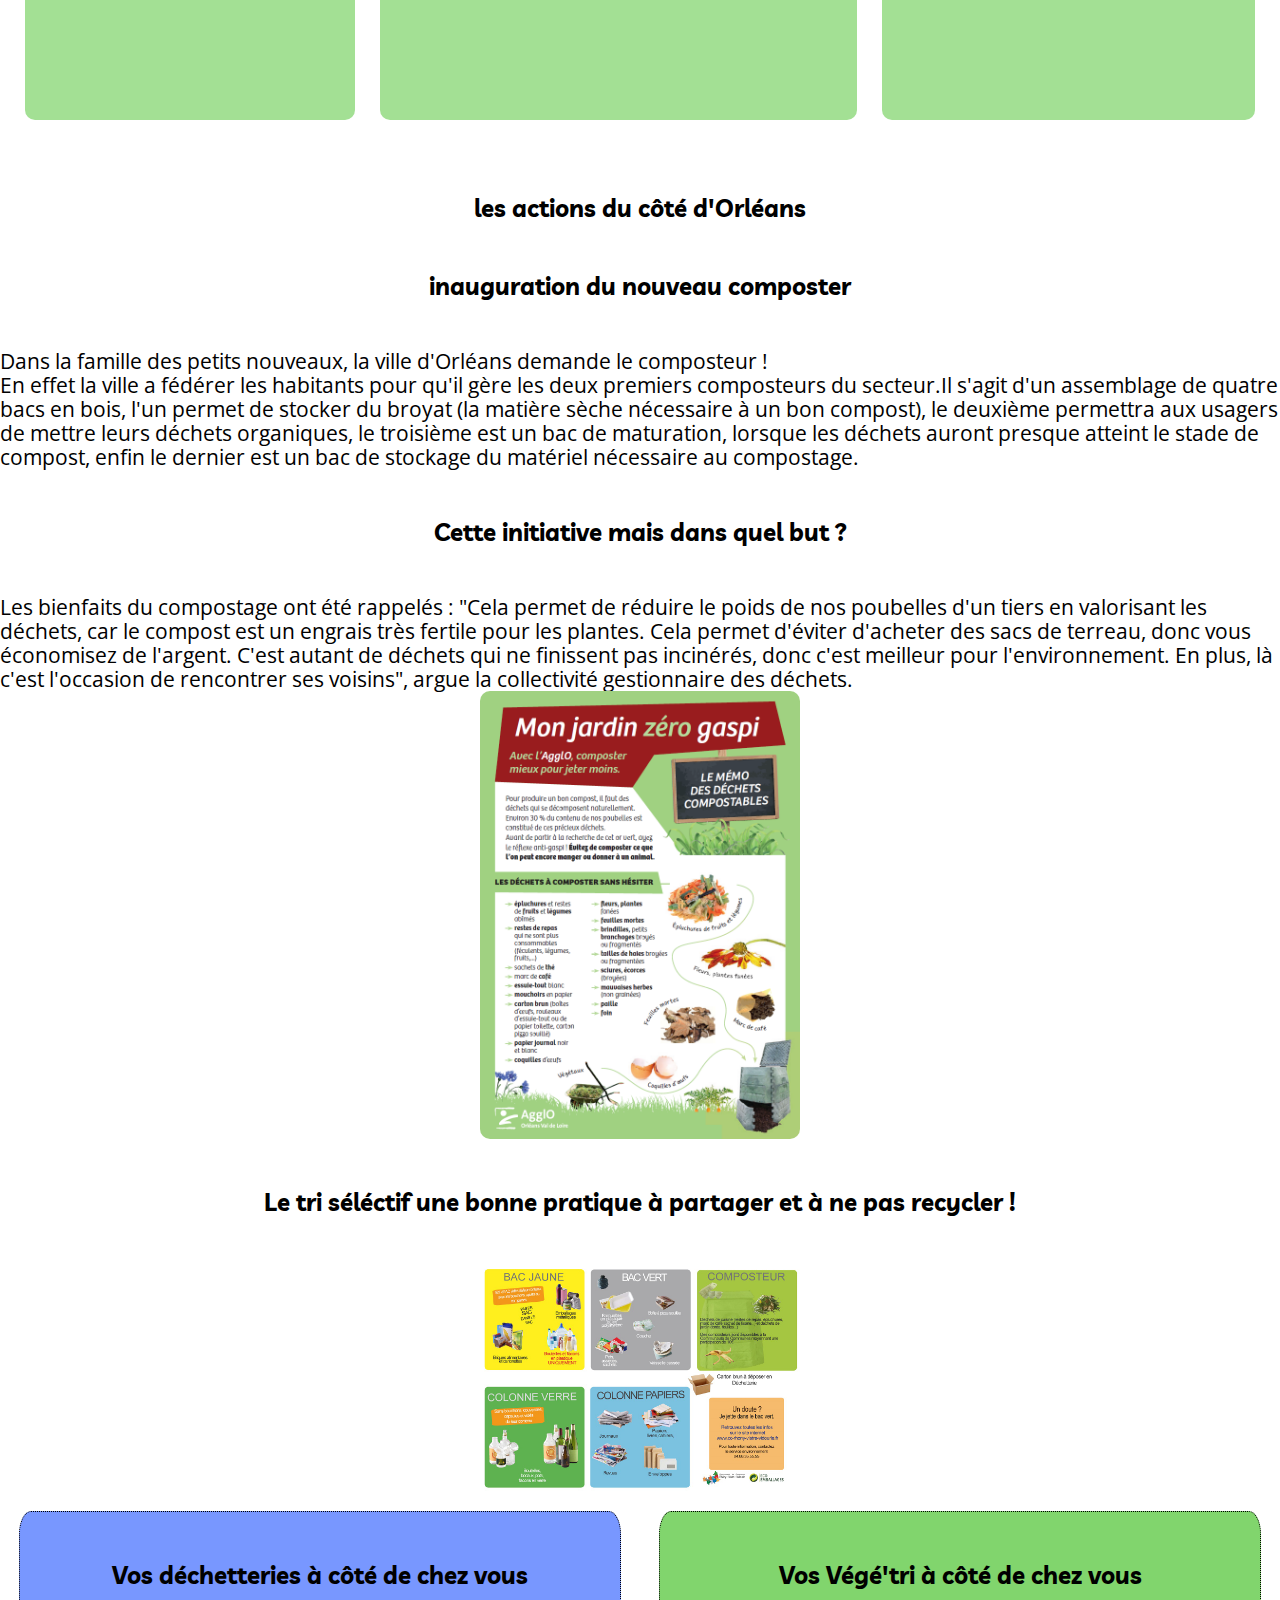
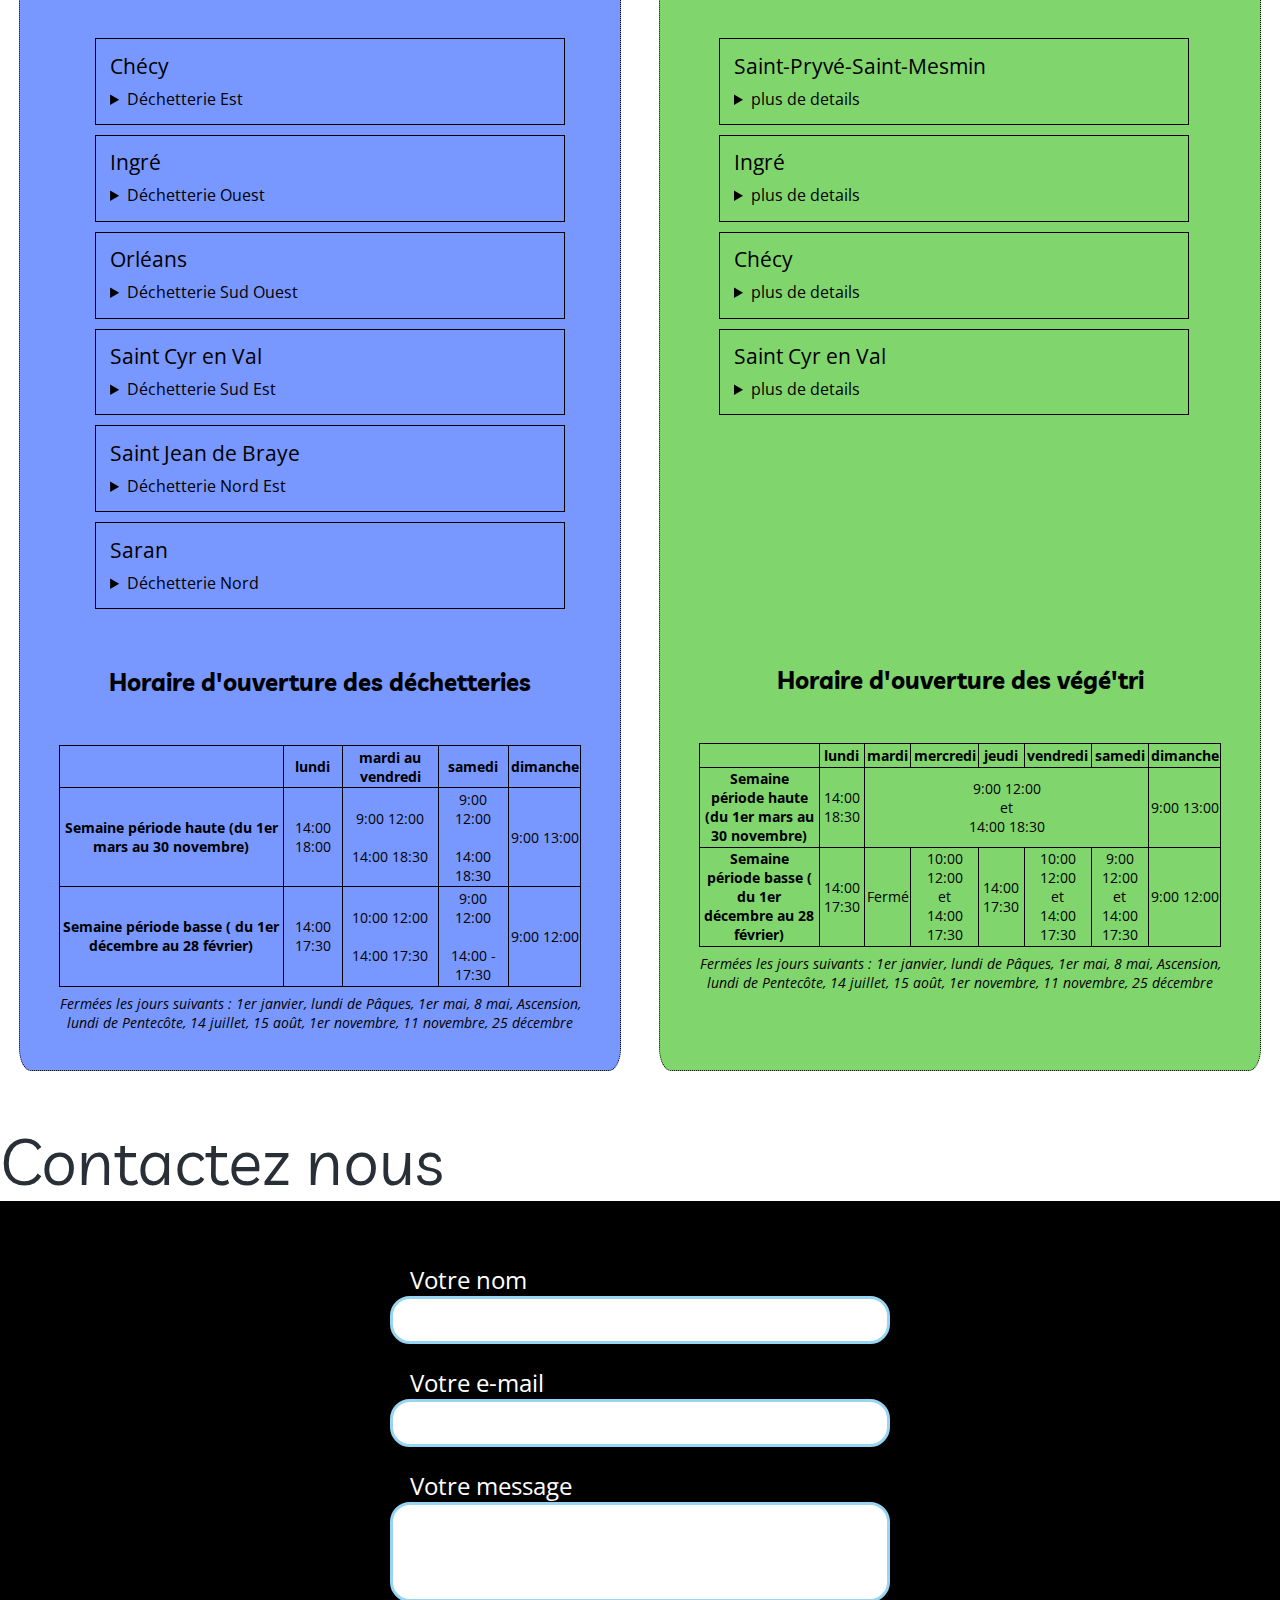
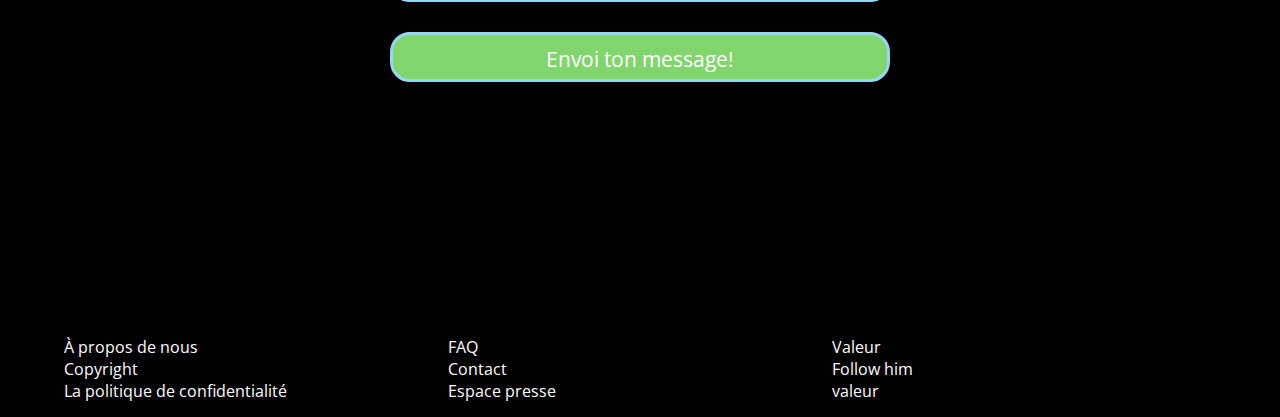
==== commit ccaae556: "modif font size et hauteur et amelioration details" ====
--- a/index.html
+++ b/index.html
@@ -23,10 +23,10 @@
 						<div class="menu">
 							<img class="logo" src="7a9fa7ef6471ec2d508a8f0929fe4237.svg" alt="logo"/>
 							<ul>
-								<li><a href="#Contacts">CONTACT</a></li>
-								<li><a href="#Actions">ACTIONS</a></li>
-								<li><a href="#Associations">ASSOCIATIONS</a></li>
-								<li><a href="#Dechets">DECHETS</a></li>
+								<li><a href="#">CONTACT</a></li>
+								<li><a href="#">ACTIONS</a></li>
+								<li><a href="#">ASSOCIATIONS</a></li>
+								<li><a href="#">DECHETS</a></li>
 							</ul>
 						</div>
 					</div>
@@ -35,8 +35,8 @@
 			<div class="border_baniere">
 				<img class="banniere" src="images/slide final2.svg" alt="orléans ville engagée">
 			</div>
-		<section id="Actions">
-			<div><h2>Actions</h2></div>
+		<section>
+			<div><h2>ACTIONS</h2></div>
 			<div class="action">
 				<div class="item">
 					<article class="article">
@@ -129,9 +129,9 @@
 			</div>
 		</section>
 		<section id="Associations">
-				<h2>
+				<h1>
 					Associations
-				</h2>
+				</h1>
 				<div class="layoutAssoc">
 					<div class="layoutAllAssoc">
 						<figure>
@@ -139,9 +139,9 @@
 							<a href="Ligair.html" title="lien page assoc Ligair"> 
 								<img src= "https://image.freepik.com/photos-gratuite/jeune-femme-qui-marche-dans-champ-tournesols-fleurs-jeter-chapeau-s-amuser-vacances-ete_106029-370.jpg" alt="Placeholder Lig'air"/>
 								<div>
-									<h3>
+									<h2>
 										Lig'Air
-									</h3>
+									</h2>
 									<p>
 										Lig'air est une association qui promeut la qualité de l'air dans le Centre Val de Loire. <br/>
 										<span>Cliquez pour en savoir plus</span>
@@ -154,11 +154,11 @@
 						<figure >
 							<a href="LoiretEnviro.html" title="lien page assoc Loiret Nature Envo">
 								
-								<img src= "https://image.freepik.com/photos-gratuite/feuilles-herbe-contre-arriere-plan-defocalise_1048-7521.jpg" alt="Placeholder Loiret Nature Environnement"/>
+								<img src= "https://image.freepik.com/photos-gratuite/stand-fleurs-beaucoup-varietes-fleurs_114579-2496.jpg" alt="Placeholder Loiret Nature Environnement"/>
 								<div>
-									<h3>
+									<h2>
 										Loiret Nature Environnement
-									</h3>
+									</h2>
 									<p>
 										Loiret Nature Environnement est une association d’étude, de sensibilisation et de protection de la nature et de l’environnement.<br/>
 										<span>Cliquez pour en savoir plus</span>
@@ -172,9 +172,9 @@
 							<a href="heliotrope.html" title = "lien page assoc héliotrope">
 								<img src= "https://image.freepik.com/photos-gratuite/belle-femme-travaille-dans-jardin-pres-maison_1157-23433.jpg" alt="Placeholder Héliotrope"/>
 								<div>
-									<h3>
+									<h2>
 										Héliotrope
-									</h3>
+									</h2>
 									<p>
 										Héliotrope est une association qui promeut la culture du bio et la protection de l'Environnement.<br/>
 										<span>Cliquez pour en savoir plus</span>
@@ -185,7 +185,7 @@
 					</div>
 				</div>
 			</section>
-		<section class="dechet" id="Dechets">
+		<section class="dechet">
 			<article>
 				<div class="composter_text">
 					<h3>les actions du côté d'Orléans</h3>
@@ -197,19 +197,23 @@
 						<p>
 							En effet la ville a fédérer les habitants pour qu'il gère les deux premiers composteurs du secteur.Il s'agit d'un assemblage de quatre bacs en bois, l'un permet de stocker du broyat (la matière sèche nécessaire à un bon compost), le deuxième permettra aux usagers de mettre leurs déchets organiques, le troisième est un bac de maturation, lorsque les déchets auront presque atteint le stade de compost, enfin le dernier est un bac de stockage du matériel nécessaire au compostage. 
 						</p>
+						<h5>Cette initiative mais dans quel but ?</h4>
+						<p>
+							Les bienfaits du compostage ont été rappelés : "Cela permet de réduire le poids de nos poubelles d'un tiers en valorisant les déchets, car le compost est un engrais très fertile pour les plantes. Cela permet d'éviter d'acheter des sacs de terreau, donc vous économisez de l'argent. C'est autant de déchets qui ne finissent pas incinérés, donc c'est meilleur pour l'environnement. En plus, là c'est l'occasion de rencontrer ses voisins", argue la collectivité gestionnaire des déchets. 
+						</p>
 					</div>
 					<div class="composter_picture">
 						<a href="https://i36.servimg.com/u/f36/09/04/58/12/compos10.png" target="_blank"><img src="images/composte1.png" alt="les déchets autorisés en compostage" class="float_right"></a>
 					</div>
-					<div class="composter_text">
+					<!--<div class="composter_text">
 						<h4>Cette initiative mais dans quel but ?</h4>
 						<p>
 							Les bienfaits du compostage ont été rappelés : "Cela permet de réduire le poids de nos poubelles d'un tiers en valorisant les déchets, car le compost est un engrais très fertile pour les plantes. Cela permet d'éviter d'acheter des sacs de terreau, donc vous économisez de l'argent. C'est autant de déchets qui ne finissent pas incinérés, donc c'est meilleur pour l'environnement. En plus, là c'est l'occasion de rencontrer ses voisins", argue la collectivité gestionnaire des déchets. 
 						</p>
-					</div>
-					<div class="composter_picture">
+					</div>-->
+					<!--<div class="composter_picture">
 						<a href="https://i36.servimg.com/u/f36/09/04/58/12/compos10.jpg" target="_blank"><img src="images/compost2.jpg" alt="les déchets autorisés en compostage" class="float_left"></a>
-					</div>
+					</div>-->
 				</div>
 				<div class="good_practice">
 					<div class="good_practice_txt">
@@ -224,7 +228,7 @@
 						<h3>Vos déchetteries à côté de chez vous</h3>
 						<ul class="dechettery_ul">
 							<li>
-								<a href="#">Chécy</a>
+								<p>Chécy</p>
 								<details>
 									<summary>
 										Déchetterie Est
@@ -235,7 +239,7 @@
 								</details>
 							</li>
 							<li>
-								<a href="#">Ingré</a>
+								<p>Ingré</p>
 								<details>
 									<summary>
 										Déchetterie Ouest
@@ -246,7 +250,7 @@
 								</details>
 							</li>
 							<li>
-								<a href="#">Orléans</a>
+								<p>Orléans</p>
 								<details>
 									<summary>
 										Déchetterie Sud Ouest
@@ -257,7 +261,7 @@
 								</details>
 							</li>
 							<li>
-								<a href="#">Saint Cyr en Val</a>
+								<p>Saint Cyr en Val</p>
 								<details>
 									<summary>
 										Déchetterie Sud Est
@@ -268,7 +272,7 @@
 								</details>
 							</li>
 							<li>
-								<a href="#">Saint Jean de Braye</a>
+								<p>Saint Jean de Braye</p>
 								<details>
 									<summary>
 										Déchetterie Nord Est
@@ -279,7 +283,7 @@
 								</details>
 							</li>
 							<li>
-								<a href="#">Saran</a>
+								<p>Saran</p>
 								<details>
 									<summary>
 										Déchetterie Nord
@@ -371,7 +375,7 @@
 							<h3>Vos Végé'tri à côté de chez vous</h3>
 							<ul>
 								<li>
-									<a href="#">Saint-Pryvé-Saint-Mesmin</a>
+									<p>Saint-Pryvé-Saint-Mesmin</p>
 									<details>
 										<summary>
 											plus de details 
@@ -382,7 +386,7 @@
 									</details>
 								</li>
 								<li>
-									<a href="#">Ingré</a>
+									<p>Ingré</p>
 									<details>
 										<summary>
 											plus de details
@@ -393,7 +397,7 @@
 									</details>
 								</li>
 								<li>
-									<a href="#">Chécy</a>
+									<p>Chécy</p>
 									<details>
 										<summary>
 											plus de details
@@ -404,7 +408,7 @@
 									</details>
 								</li>
 								<li>
-									<a href="#">Saint Cyr en Val</a>
+									<p>Saint Cyr en Val</p>
 									<details>
 										<summary>
 											plus de details
@@ -514,7 +518,7 @@
 				</div>
 			</article>
 		</section>
-		<section class="contact" id="Contacts">
+		<section class="contact">
 			<h1>Contactez nous</h1>
 		</section>
 			<div id="form">
--- a/style.css
+++ b/style.css
@@ -2,15 +2,19 @@
     font-family: 'Open Sans Condensed', sans-serif;
 }
 
-* h1 h2 h3 h4 {
+h1,h2,h3,h4,h5{
     font-family: 'Livvic', sans-serif;
 }
+p{
+    font-size: 16pt;
+    line-height: 1.5rem;
+}
 
-h2 {
+/*h2 {
     font-size: 2.5em;
     text-align: center;
     padding: 0.5em;
 }
 h3 {
     font-size: 1.2em;
-}+}*/--- a/styleClem.css
+++ b/styleClem.css
@@ -1,11 +1,11 @@
-* {
+/** {
 	margin:0;
 	padding:0;
 	box-sizing: border-box;
 	font-family: 'Open Sans Condensed', sans-serif;
 	text-align: justify;
 	font-size: 14pt;
-}
+}*/
 
 body {
 	background-color: white;
@@ -18,10 +18,6 @@
 	font-size: 24px;
 }
 
-.dechet p{
-	font-size: 12pt;
-	margin:2em;
-}
 
 img {
 	width: 100%;
@@ -29,7 +25,9 @@
 }
 
 
+.composter_text{
 
+}
 .composter_picture, .good_practice_picture {
 	display: flex;
 	flex-direction: column;
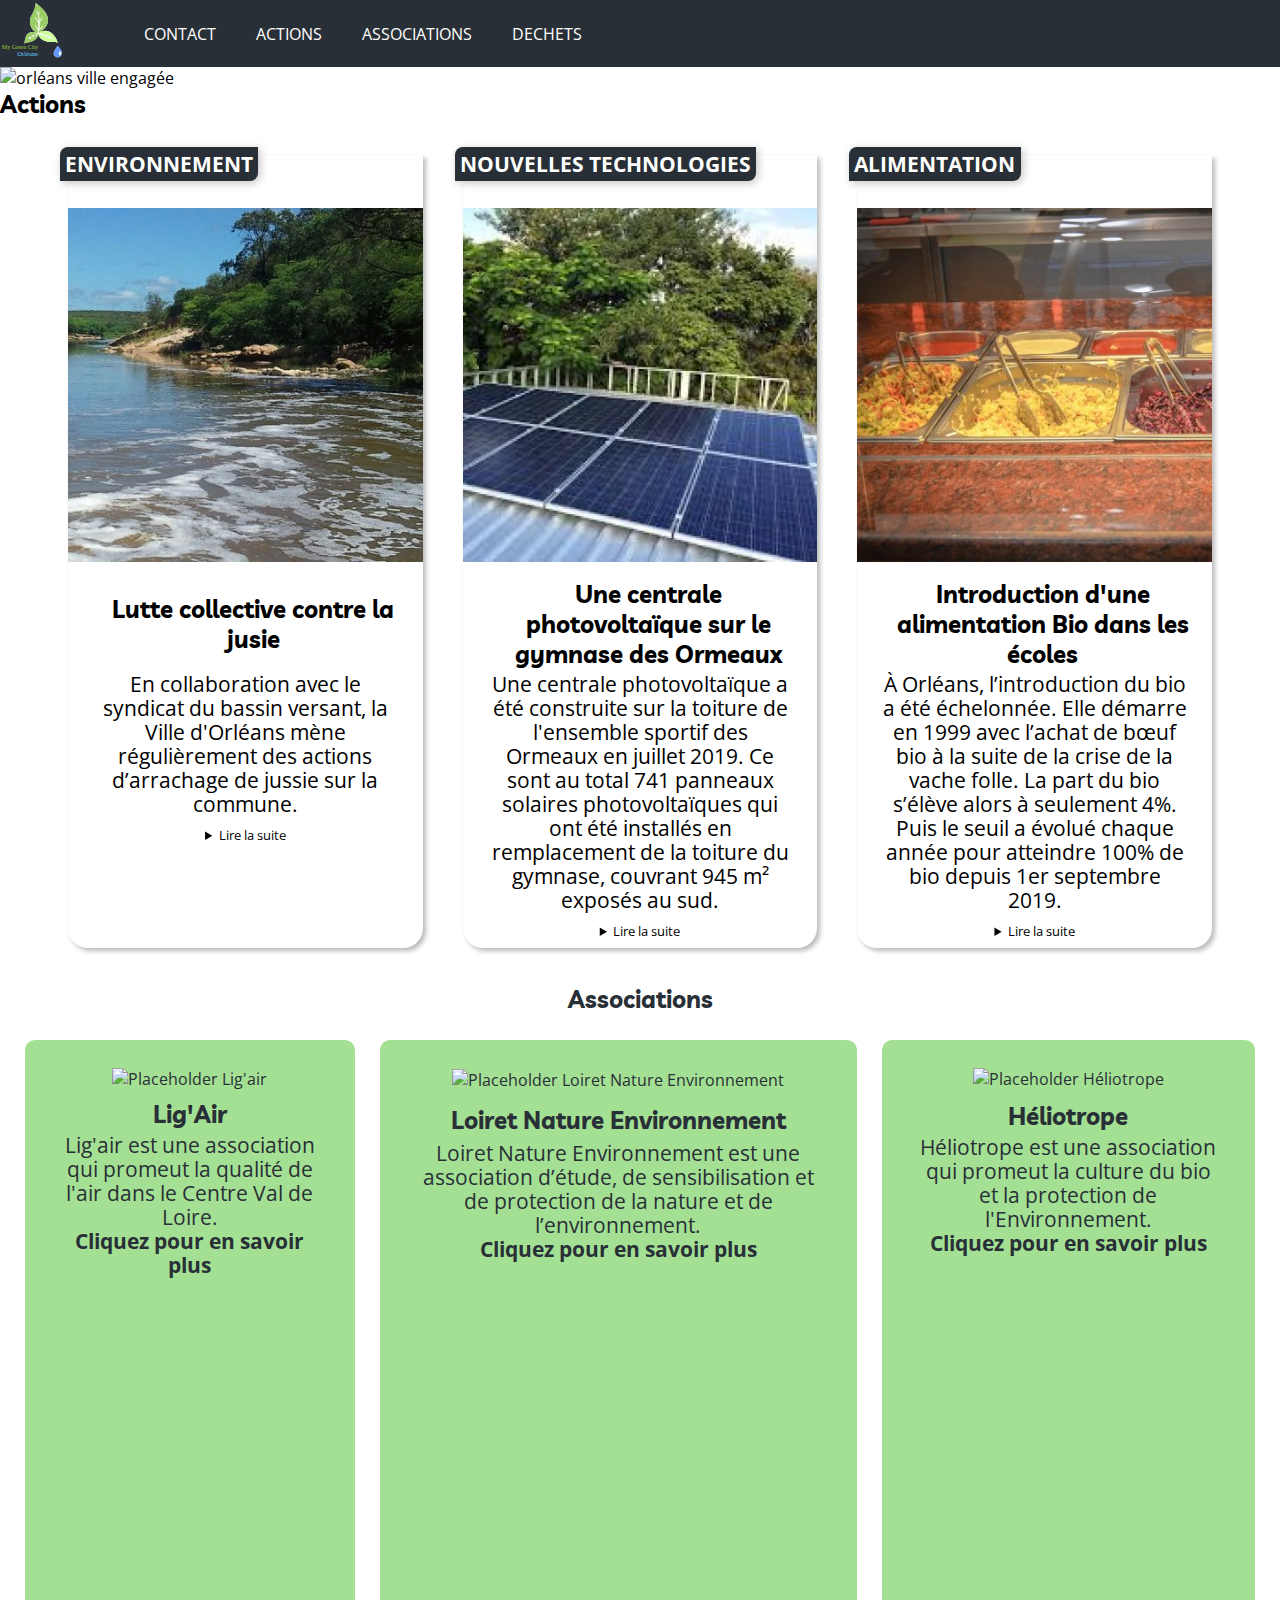
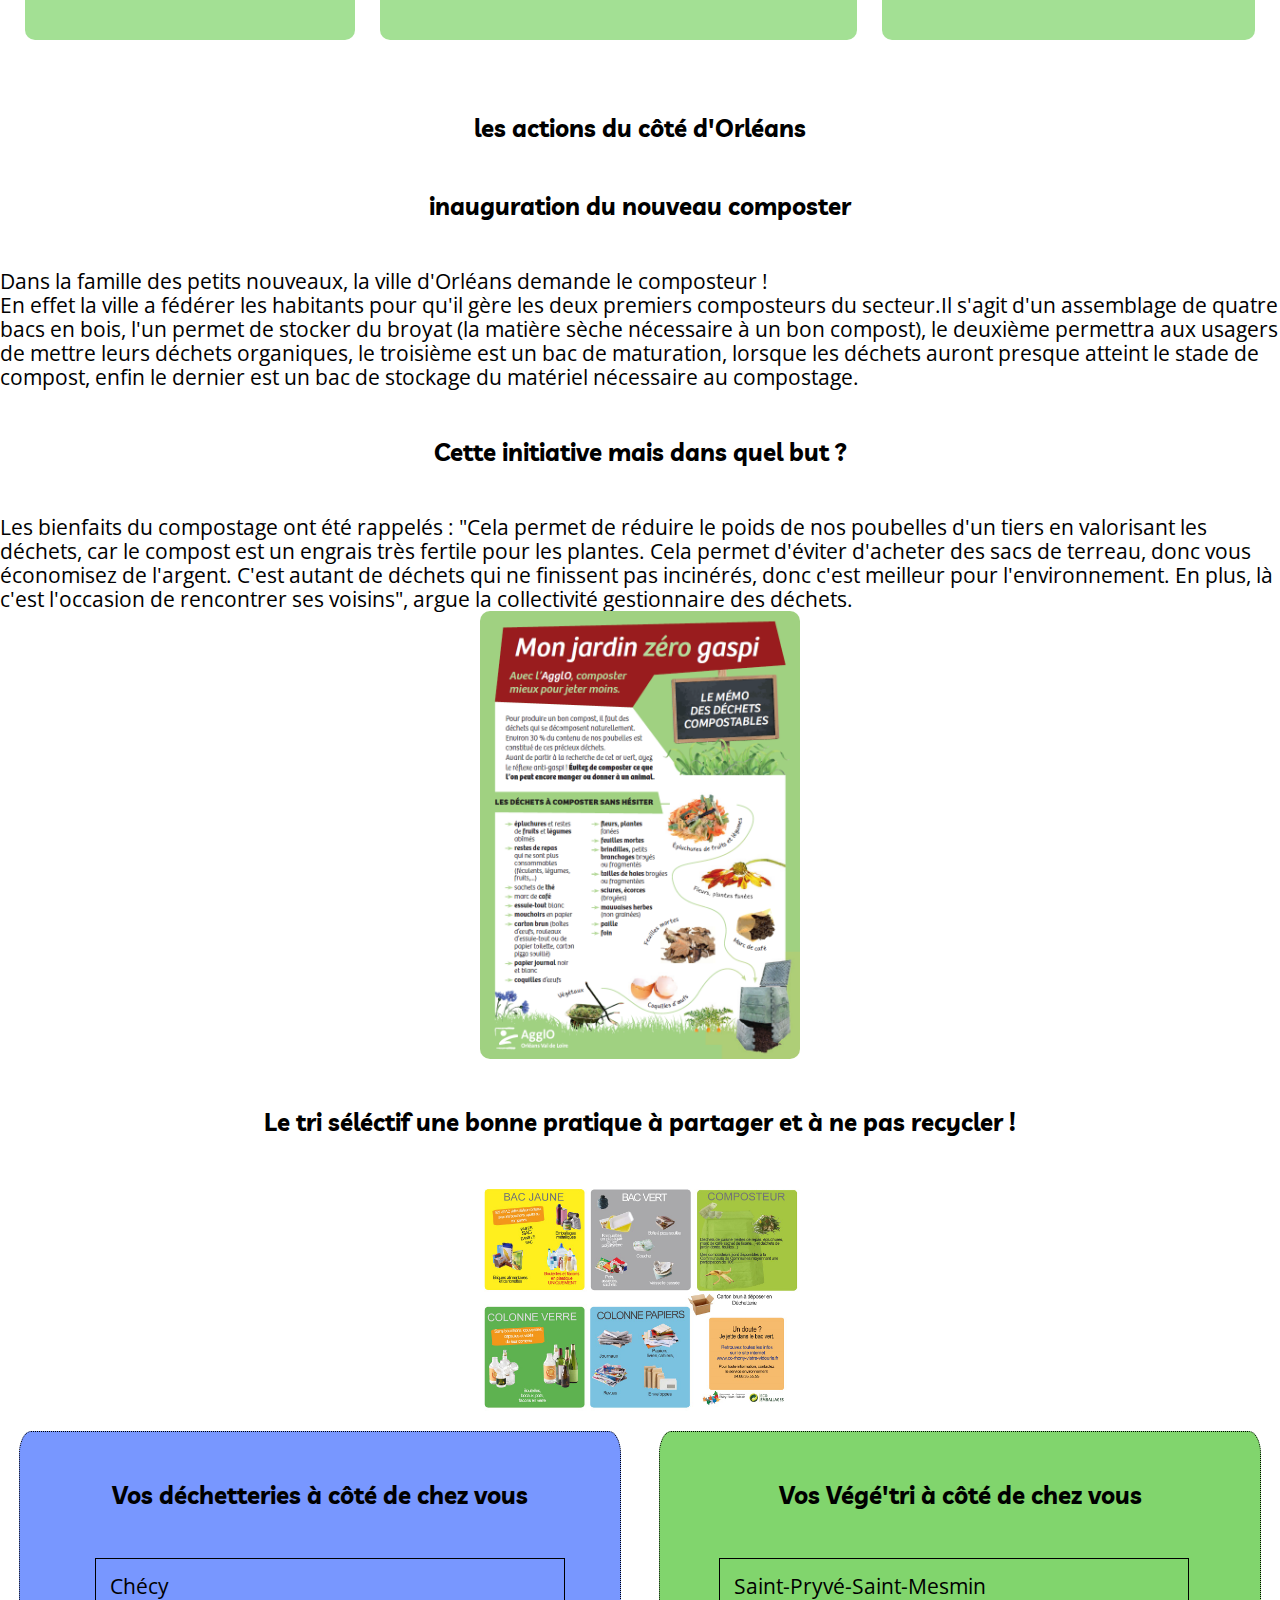
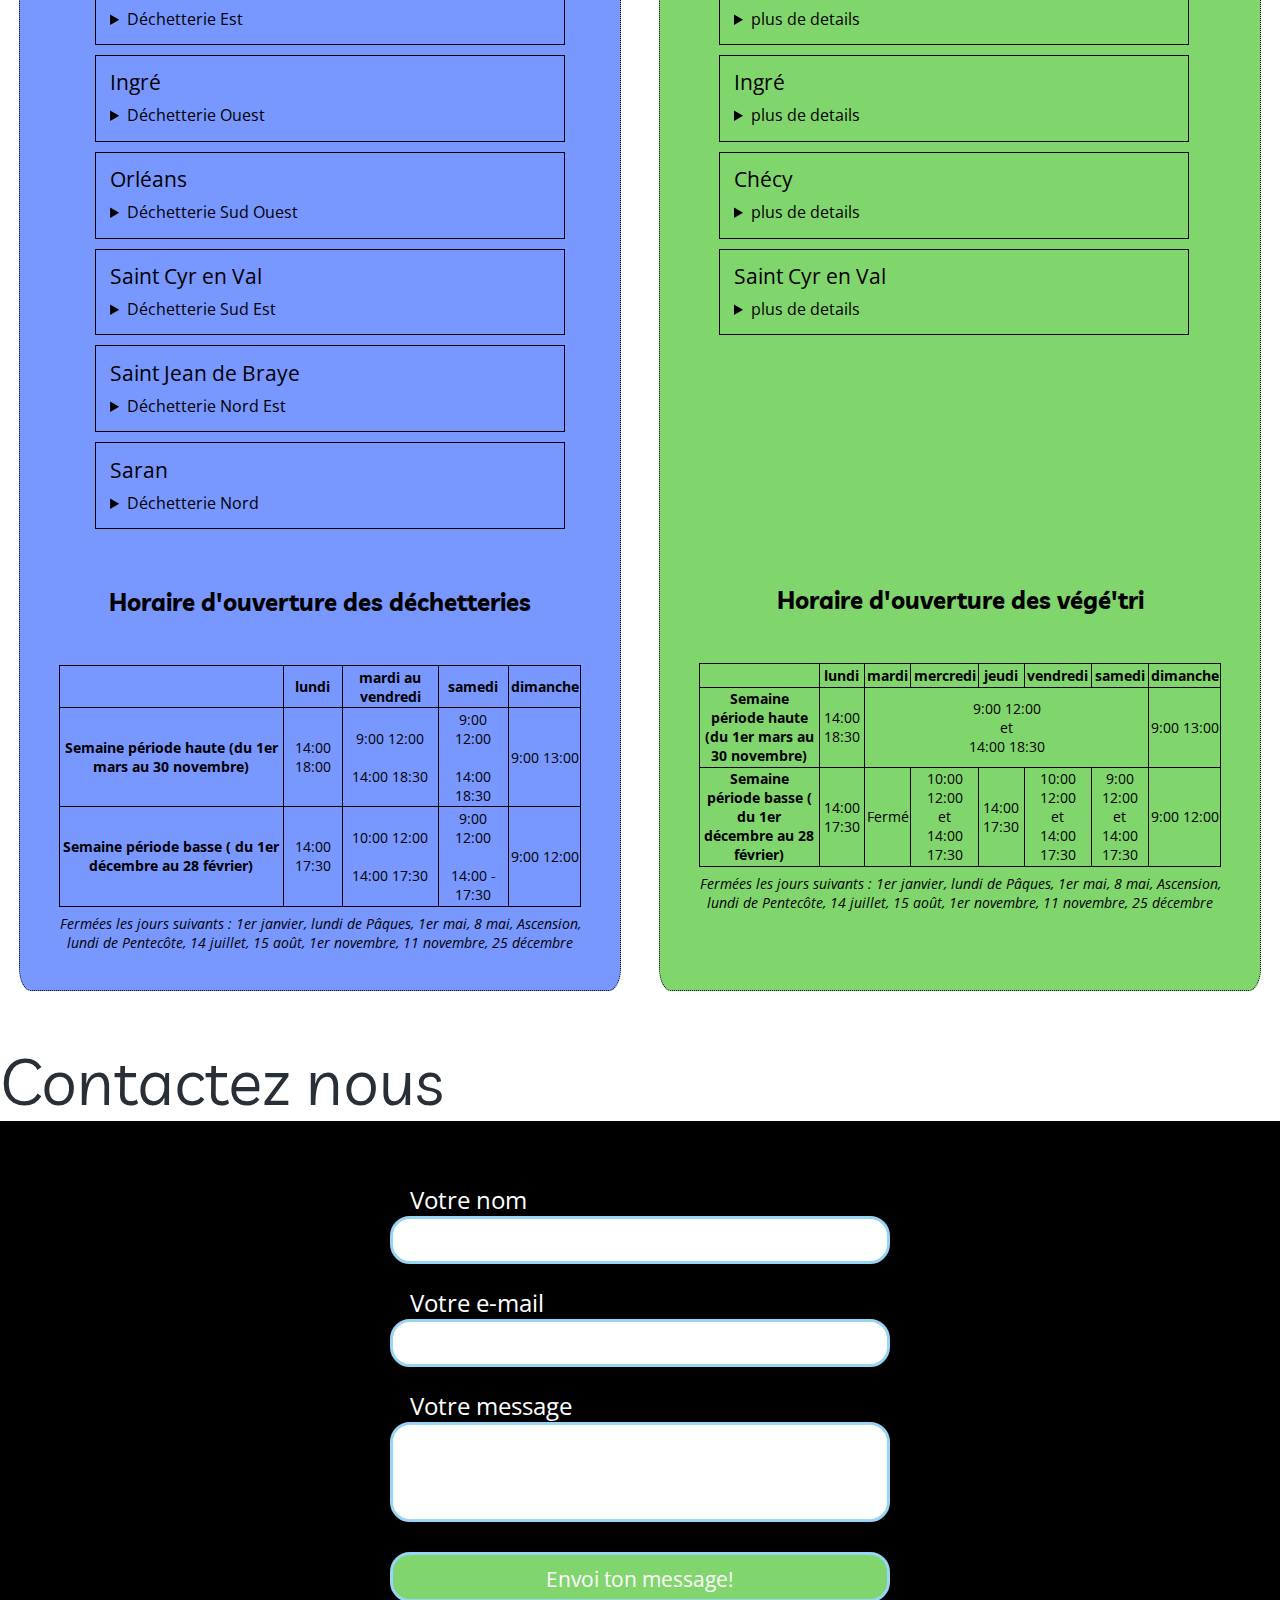
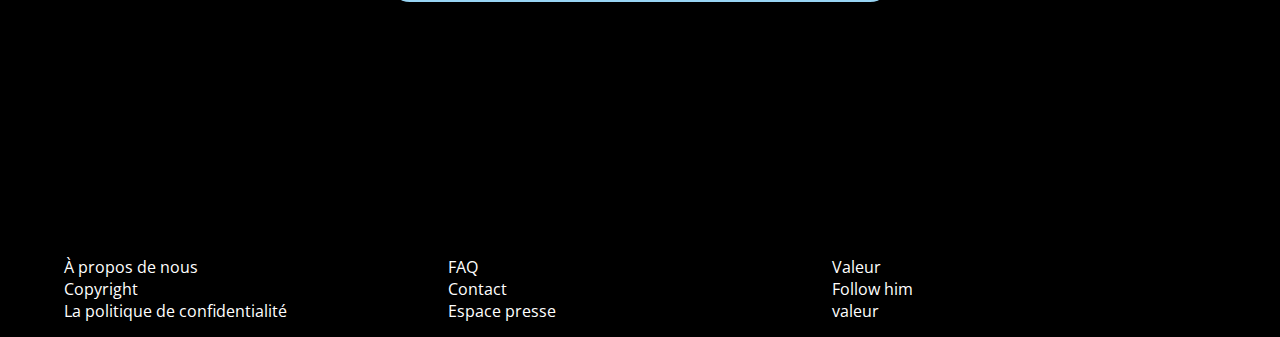
==== commit 66f8d426: "Merge branch 'master' of https://github.com/Clement1987/My-green-city" ====
--- a/index.html
+++ b/index.html
@@ -23,10 +23,10 @@
 						<div class="menu">
 							<img class="logo" src="7a9fa7ef6471ec2d508a8f0929fe4237.svg" alt="logo"/>
 							<ul>
-								<li><a href="#">CONTACT</a></li>
-								<li><a href="#">ACTIONS</a></li>
-								<li><a href="#">ASSOCIATIONS</a></li>
-								<li><a href="#">DECHETS</a></li>
+								<li><a href="#Contacts">CONTACT</a></li>
+								<li><a href="#Actions">ACTIONS</a></li>
+								<li><a href="#Associations">ASSOCIATIONS</a></li>
+								<li><a href="#Dechets">DECHETS</a></li>
 							</ul>
 						</div>
 					</div>
@@ -35,8 +35,8 @@
 			<div class="border_baniere">
 				<img class="banniere" src="images/slide final2.svg" alt="orléans ville engagée">
 			</div>
-		<section>
-			<div><h2>ACTIONS</h2></div>
+		<section id="Actions">
+			<div><h2>Actions</h2></div>
 			<div class="action">
 				<div class="item">
 					<article class="article">
@@ -129,9 +129,9 @@
 			</div>
 		</section>
 		<section id="Associations">
-				<h1>
+				<h2>
 					Associations
-				</h1>
+				</h2>
 				<div class="layoutAssoc">
 					<div class="layoutAllAssoc">
 						<figure>
@@ -139,9 +139,9 @@
 							<a href="Ligair.html" title="lien page assoc Ligair"> 
 								<img src= "https://image.freepik.com/photos-gratuite/jeune-femme-qui-marche-dans-champ-tournesols-fleurs-jeter-chapeau-s-amuser-vacances-ete_106029-370.jpg" alt="Placeholder Lig'air"/>
 								<div>
-									<h2>
+									<h3>
 										Lig'Air
-									</h2>
+									</h3>
 									<p>
 										Lig'air est une association qui promeut la qualité de l'air dans le Centre Val de Loire. <br/>
 										<span>Cliquez pour en savoir plus</span>
@@ -154,11 +154,11 @@
 						<figure >
 							<a href="LoiretEnviro.html" title="lien page assoc Loiret Nature Envo">
 								
-								<img src= "https://image.freepik.com/photos-gratuite/stand-fleurs-beaucoup-varietes-fleurs_114579-2496.jpg" alt="Placeholder Loiret Nature Environnement"/>
+								<img src= "https://image.freepik.com/photos-gratuite/feuilles-herbe-contre-arriere-plan-defocalise_1048-7521.jpg" alt="Placeholder Loiret Nature Environnement"/>
 								<div>
-									<h2>
+									<h3>
 										Loiret Nature Environnement
-									</h2>
+									</h3>
 									<p>
 										Loiret Nature Environnement est une association d’étude, de sensibilisation et de protection de la nature et de l’environnement.<br/>
 										<span>Cliquez pour en savoir plus</span>
@@ -172,9 +172,9 @@
 							<a href="heliotrope.html" title = "lien page assoc héliotrope">
 								<img src= "https://image.freepik.com/photos-gratuite/belle-femme-travaille-dans-jardin-pres-maison_1157-23433.jpg" alt="Placeholder Héliotrope"/>
 								<div>
-									<h2>
+									<h3>
 										Héliotrope
-									</h2>
+									</h3>
 									<p>
 										Héliotrope est une association qui promeut la culture du bio et la protection de l'Environnement.<br/>
 										<span>Cliquez pour en savoir plus</span>
@@ -185,7 +185,7 @@
 					</div>
 				</div>
 			</section>
-		<section class="dechet">
+		<section class="dechet" id="Dechets">
 			<article>
 				<div class="composter_text">
 					<h3>les actions du côté d'Orléans</h3>
@@ -518,7 +518,7 @@
 				</div>
 			</article>
 		</section>
-		<section class="contact">
+		<section class="contact" id="Contacts">
 			<h1>Contactez nous</h1>
 		</section>
 			<div id="form">
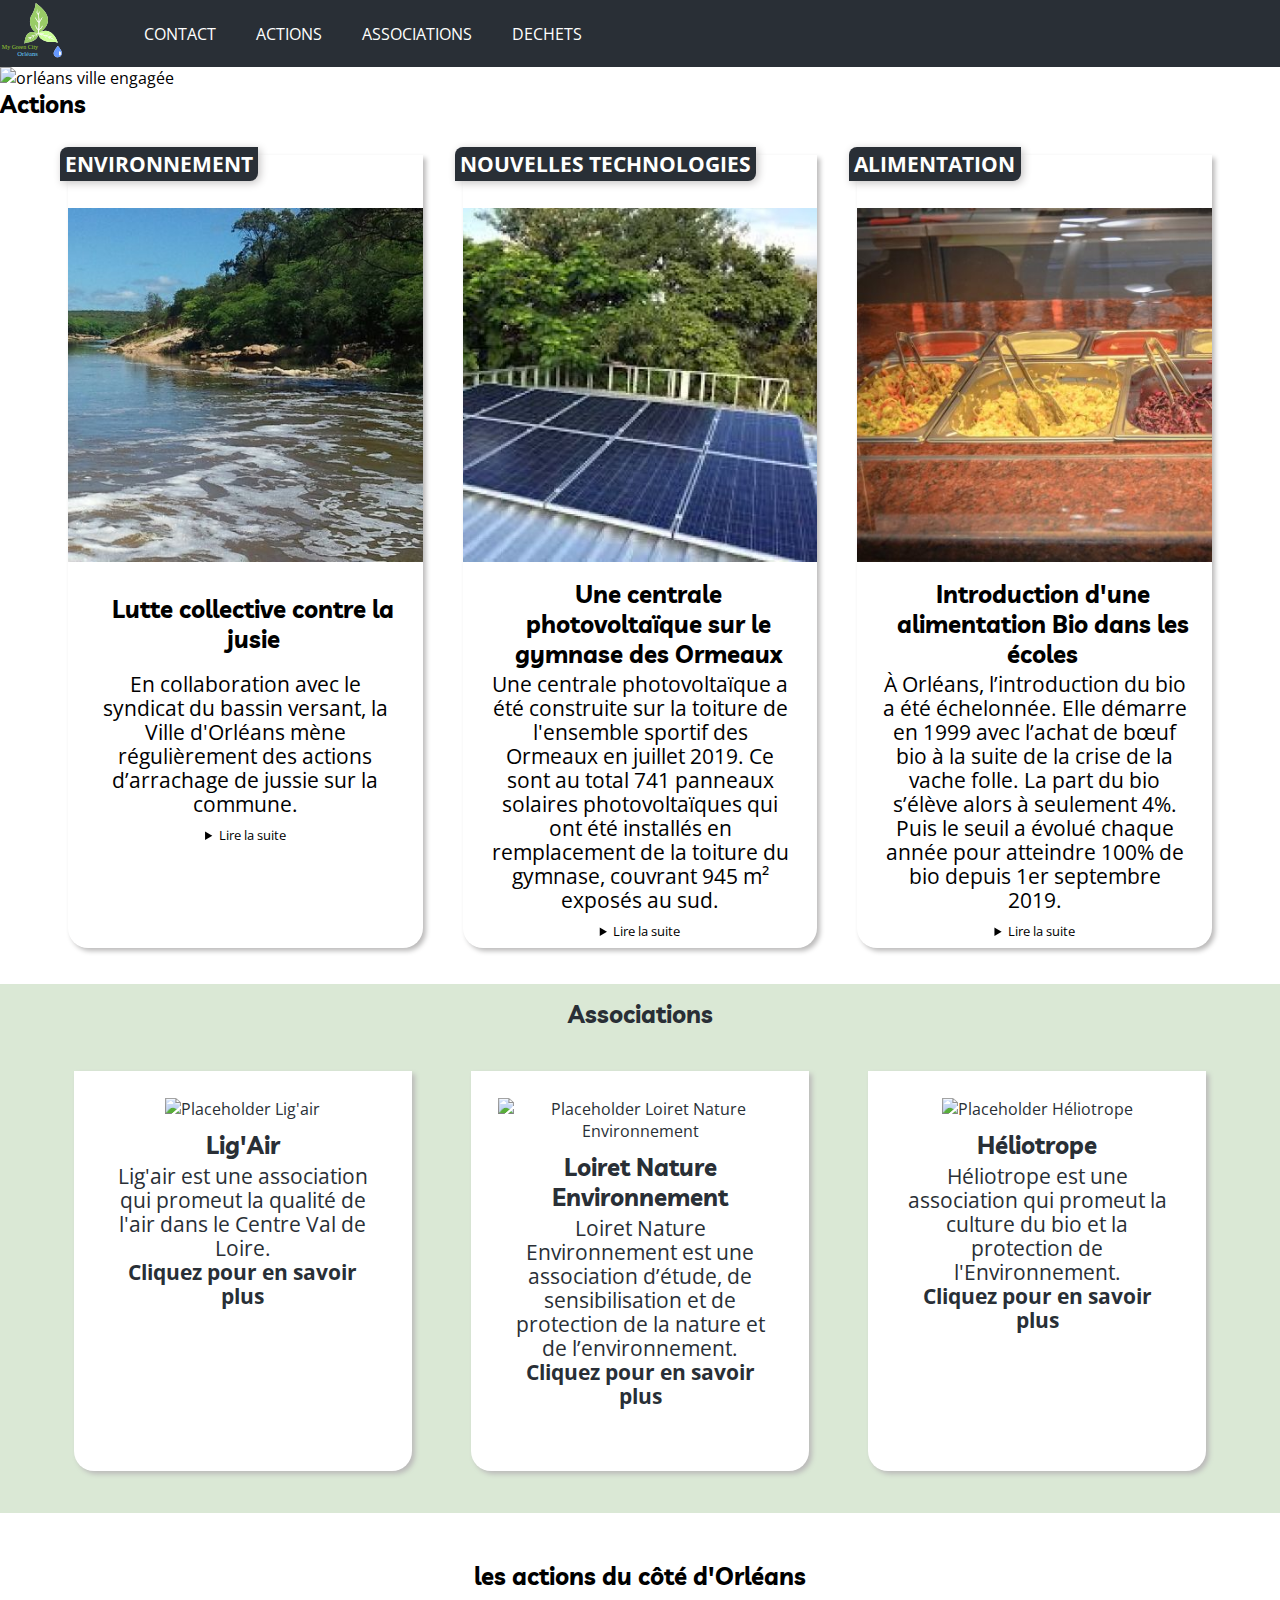
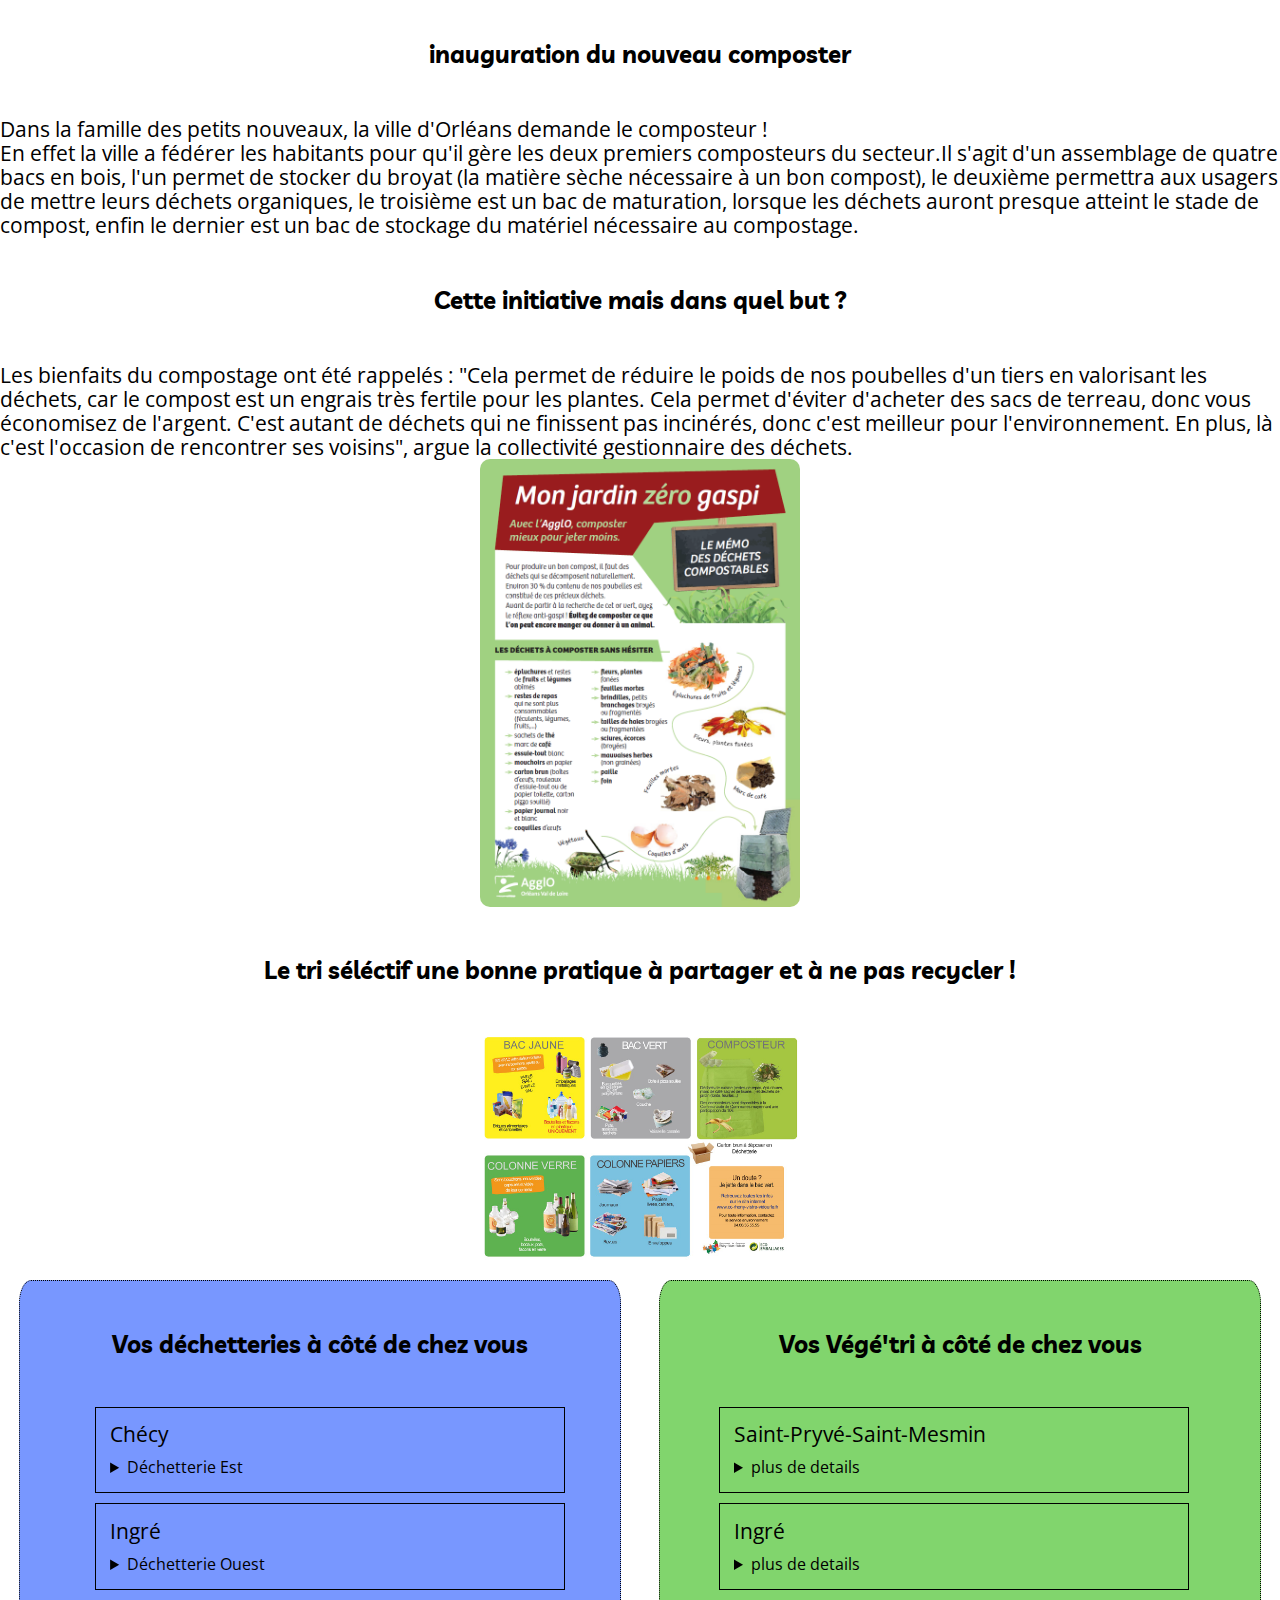
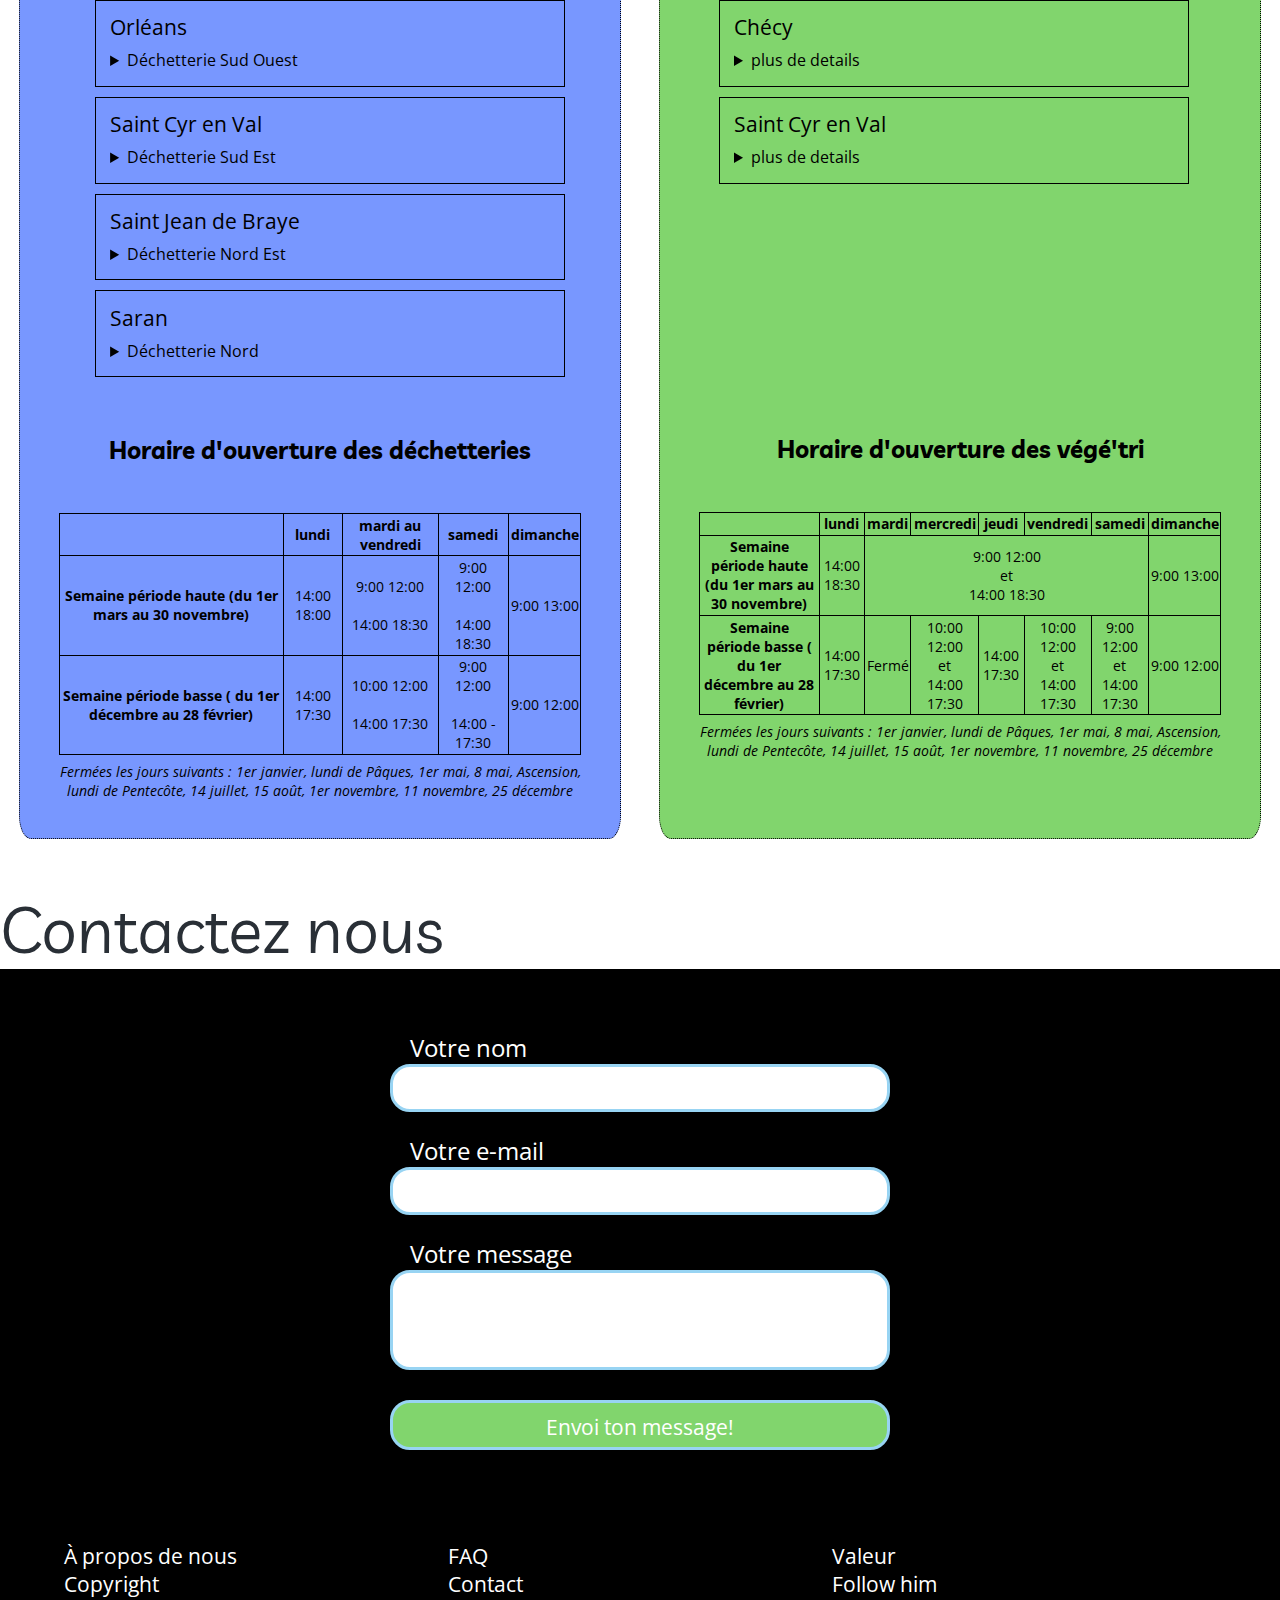
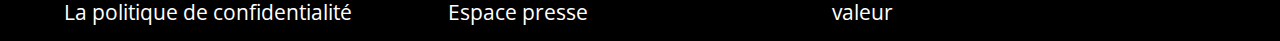
==== commit 6cc5f44f: "Tous les problèmes de Caro" ====
--- a/index.html
+++ b/index.html
@@ -129,59 +129,61 @@
 			</div>
 		</section>
 		<section id="Associations">
-				<h2>
-					Associations
-				</h2>
-				<div class="layoutAssoc">
-					<div class="layoutAllAssoc">
-						<figure>
-						
-							<a href="Ligair.html" title="lien page assoc Ligair"> 
-								<img src= "https://image.freepik.com/photos-gratuite/jeune-femme-qui-marche-dans-champ-tournesols-fleurs-jeter-chapeau-s-amuser-vacances-ete_106029-370.jpg" alt="Placeholder Lig'air"/>
-								<div>
-									<h3>
-										Lig'Air
-									</h3>
-									<p>
-										Lig'air est une association qui promeut la qualité de l'air dans le Centre Val de Loire. <br/>
-										<span>Cliquez pour en savoir plus</span>
-									</p>
-								</div>
-							</a>
-						</figure>
-					</div>
-					<div class="layoutAllAssoc">
-						<figure >
-							<a href="LoiretEnviro.html" title="lien page assoc Loiret Nature Envo">
-								
-								<img src= "https://image.freepik.com/photos-gratuite/feuilles-herbe-contre-arriere-plan-defocalise_1048-7521.jpg" alt="Placeholder Loiret Nature Environnement"/>
-								<div>
-									<h3>
-										Loiret Nature Environnement
-									</h3>
-									<p>
-										Loiret Nature Environnement est une association d’étude, de sensibilisation et de protection de la nature et de l’environnement.<br/>
-										<span>Cliquez pour en savoir plus</span>
-									</p>
-								</div>
-							</a>
-						</figure>
-					</div>
-					<div class="layoutAllAssoc">
-						<figure>
-							<a href="heliotrope.html" title = "lien page assoc héliotrope">
-								<img src= "https://image.freepik.com/photos-gratuite/belle-femme-travaille-dans-jardin-pres-maison_1157-23433.jpg" alt="Placeholder Héliotrope"/>
-								<div>
-									<h3>
-										Héliotrope
-									</h3>
-									<p>
-										Héliotrope est une association qui promeut la culture du bio et la protection de l'Environnement.<br/>
-										<span>Cliquez pour en savoir plus</span>
-									</p>
-								</div>
-							</a>
-						</figure>     
+			<div class="BlockAssoc">
+					<h2>
+						Associations
+					</h2>
+					<div class="layoutAssoc">
+						<div class="layoutAllAssoc">
+							<figure>
+							
+								<a href="Ligair.html" title="lien page assoc Ligair"> 
+									<img src= "https://image.freepik.com/photos-gratuite/jeune-femme-qui-marche-dans-champ-tournesols-fleurs-jeter-chapeau-s-amuser-vacances-ete_106029-370.jpg" alt="Placeholder Lig'air"/>
+									<div>
+										<h3>
+											Lig'Air
+										</h3>
+										<p>
+											Lig'air est une association qui promeut la qualité de l'air dans le Centre Val de Loire. <br/>
+											<span>Cliquez pour en savoir plus</span>
+										</p>
+									</div>
+								</a>
+							</figure>
+						</div>
+						<div class="layoutAllAssoc">
+							<figure >
+								<a href="LoiretEnviro.html" title="lien page assoc Loiret Nature Envo">
+									
+									<img src= "https://image.freepik.com/photos-gratuite/feuilles-herbe-contre-arriere-plan-defocalise_1048-7521.jpg" alt="Placeholder Loiret Nature Environnement"/>
+									<div>
+										<h3>
+											Loiret Nature Environnement
+										</h3>
+										<p>
+											Loiret Nature Environnement est une association d’étude, de sensibilisation et de protection de la nature et de l’environnement.<br/>
+											<span>Cliquez pour en savoir plus</span>
+										</p>
+									</div>
+								</a>
+							</figure>
+						</div>
+						<div class="layoutAllAssoc">
+							<figure>
+								<a href="heliotrope.html" title = "lien page assoc héliotrope">
+									<img src= "https://image.freepik.com/photos-gratuite/belle-femme-travaille-dans-jardin-pres-maison_1157-23433.jpg" alt="Placeholder Héliotrope"/>
+									<div>
+										<h3>
+											Héliotrope
+										</h3>
+										<p>
+											Héliotrope est une association qui promeut la culture du bio et la protection de l'Environnement.<br/>
+											<span>Cliquez pour en savoir plus</span>
+										</p>
+									</div>
+								</a>
+							</figure>     
+						</div>
 					</div>
 				</div>
 			</section>
--- a/styleCaroline.css
+++ b/styleCaroline.css
@@ -2,8 +2,10 @@
 {
     margin: 0%;
     padding: 0%;
-    /*background-color: #dae8d5;*/
+    background-color: #dae8d5;
     color:#292f36;
+    display: flex;
+    padding-top: 15px;
 }
 
 section#Associations h2
@@ -28,7 +30,14 @@
 {
     display: flex;
     flex-direction: column;
-    padding: 1%;
+    padding: 2%;
+
+}
+
+.BlockAssoc
+{
+    width : 95%;
+    margin: auto;
 
 }
 
@@ -39,12 +48,15 @@
 
 section#Associations div.layoutAssoc div.layoutAllAssoc
 {
-    border-radius: 10px;
+    border-bottom-left-radius: 20px;
+    border-bottom-right-radius: 20px;
    /* background-image: url('https://image.freepik.com/photos-gratuite/texture-bois-pour-design-decoration_23-2148283214.jpg') ; */
     background-repeat: repeat-y;
-    background-color:#A3E094;
+    background-color: white;
     background-size: cover;
     color: #dae8d5;
+    box-shadow: 3px 3px 5px rgb(187, 186, 186);
+    
 }
 
 section#Associations div.layoutAssoc div
@@ -117,7 +129,9 @@
 
     section#Associations div.layoutAssoc div.layoutAllAssoc
     {
-        height: 600px;
+        height: 400px;
+        width: 95vw ;
+        margin: 2.5%;
     }
 
     section#Associations div.layoutAssoc div figure
--- a/stylefooter.css
+++ b/stylefooter.css
@@ -58,7 +58,7 @@
 	-webkit-animation-delay: 12s;
 }
 #form{
-	height: 80%;	
+	height: 62%;	
 	background-color: #000000;
 	overflow: hidden;
 	position: relative;
@@ -152,6 +152,9 @@
 footer div a{
 	text-decoration: none;
 	color: white;
+  font-size: 1.3rem;
+  justify-content: space-around;
+  
   
   
 }
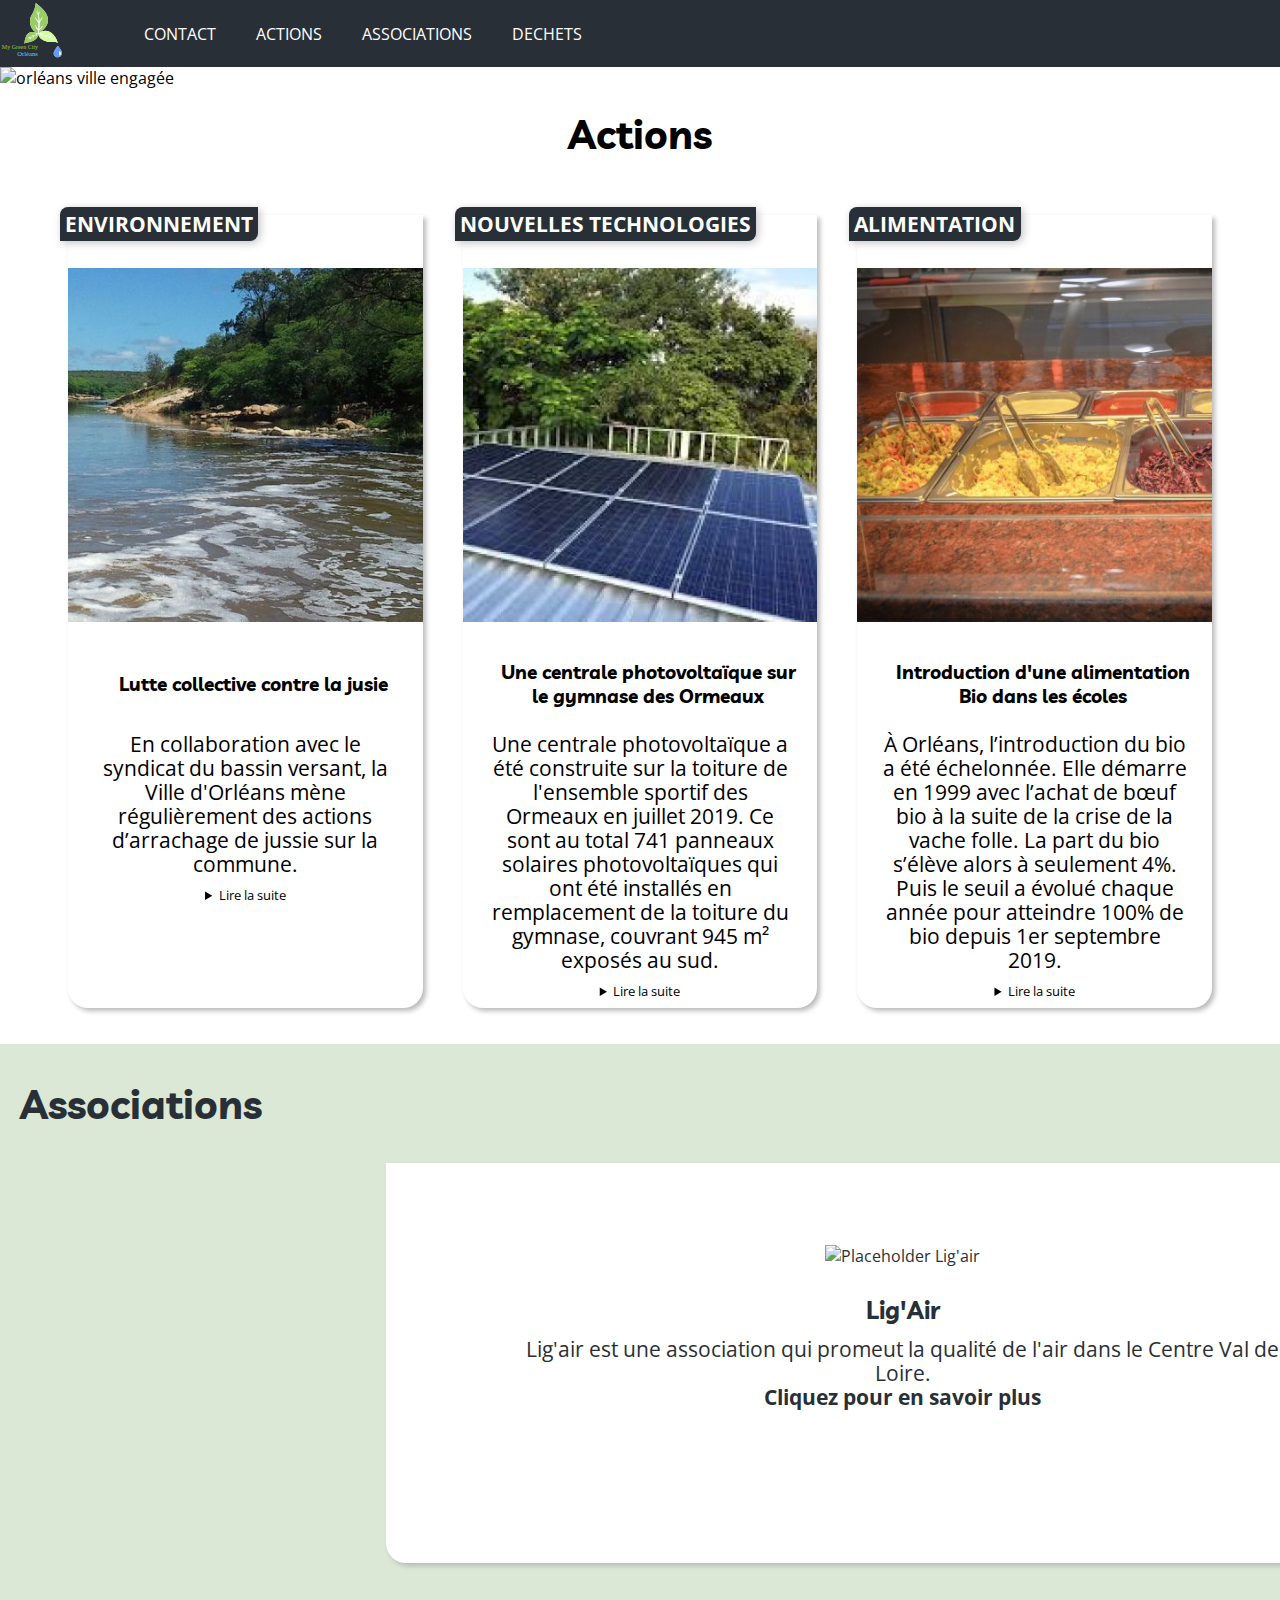
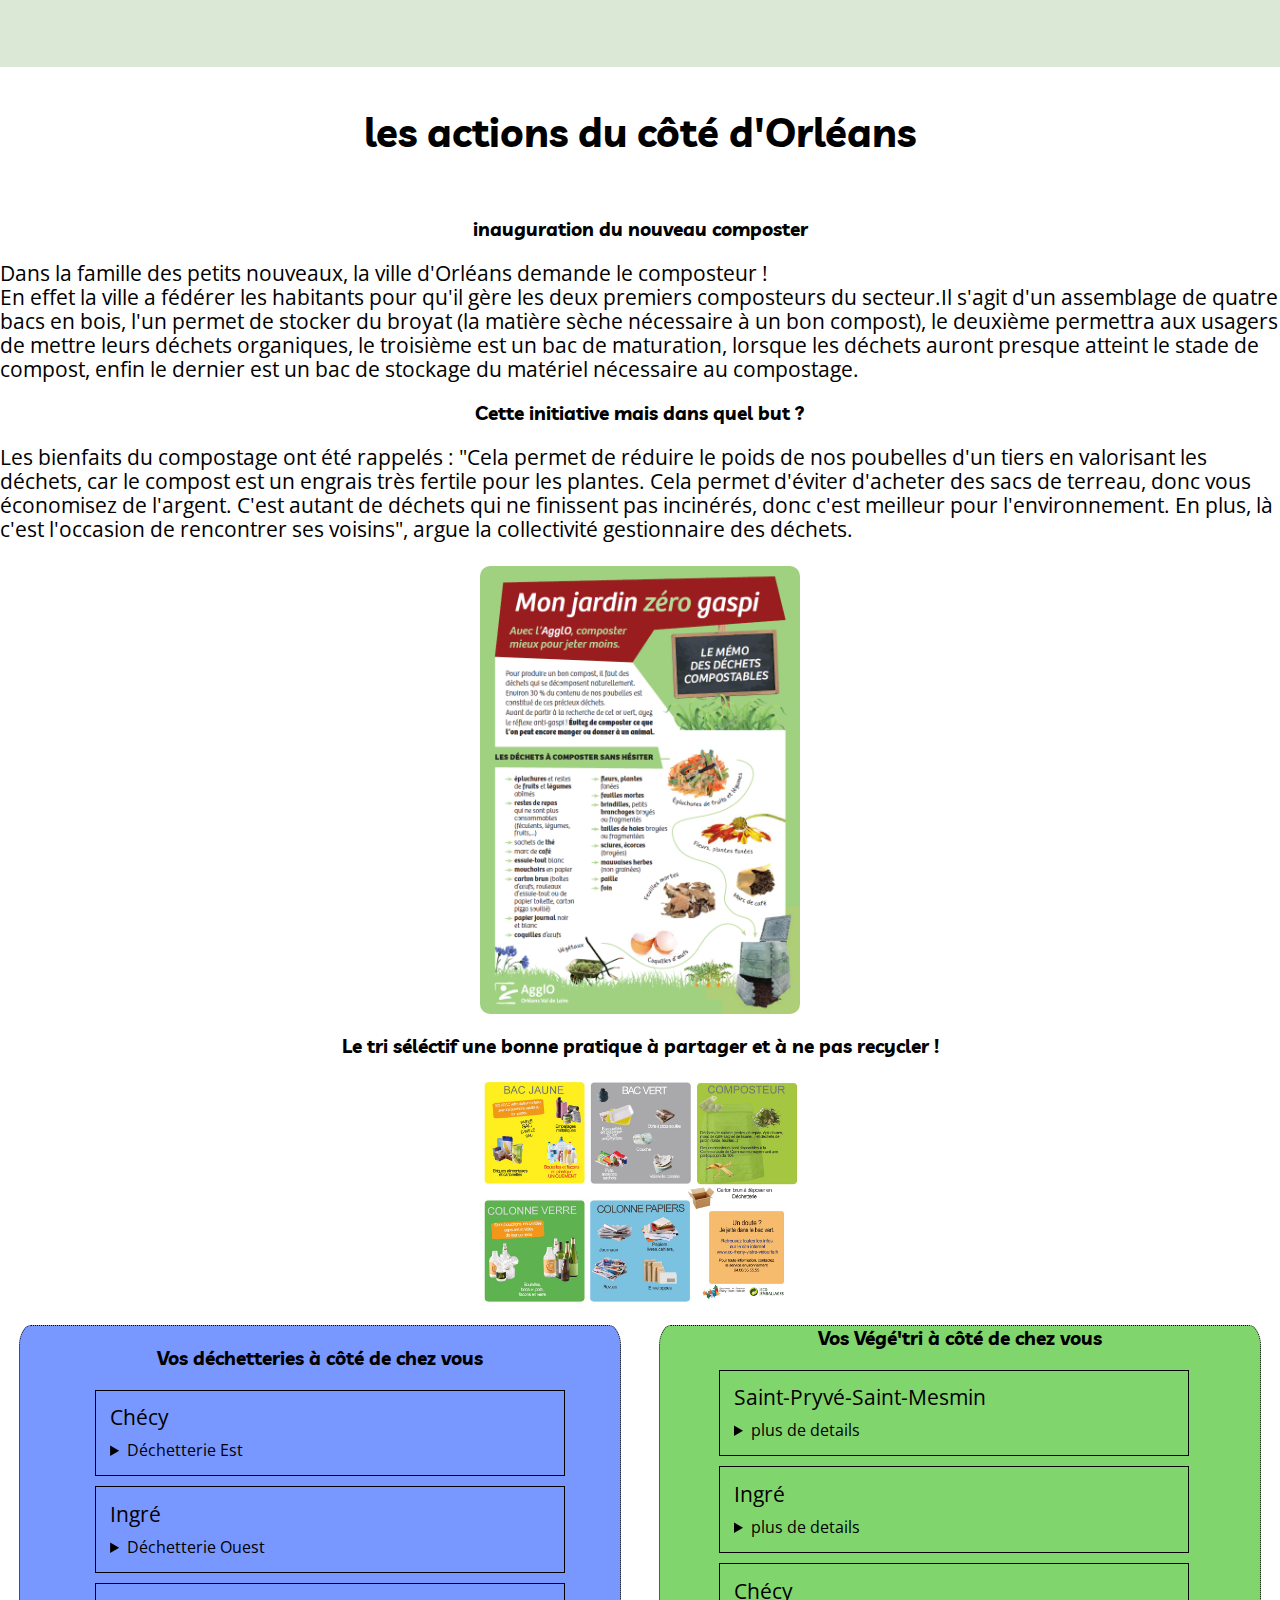
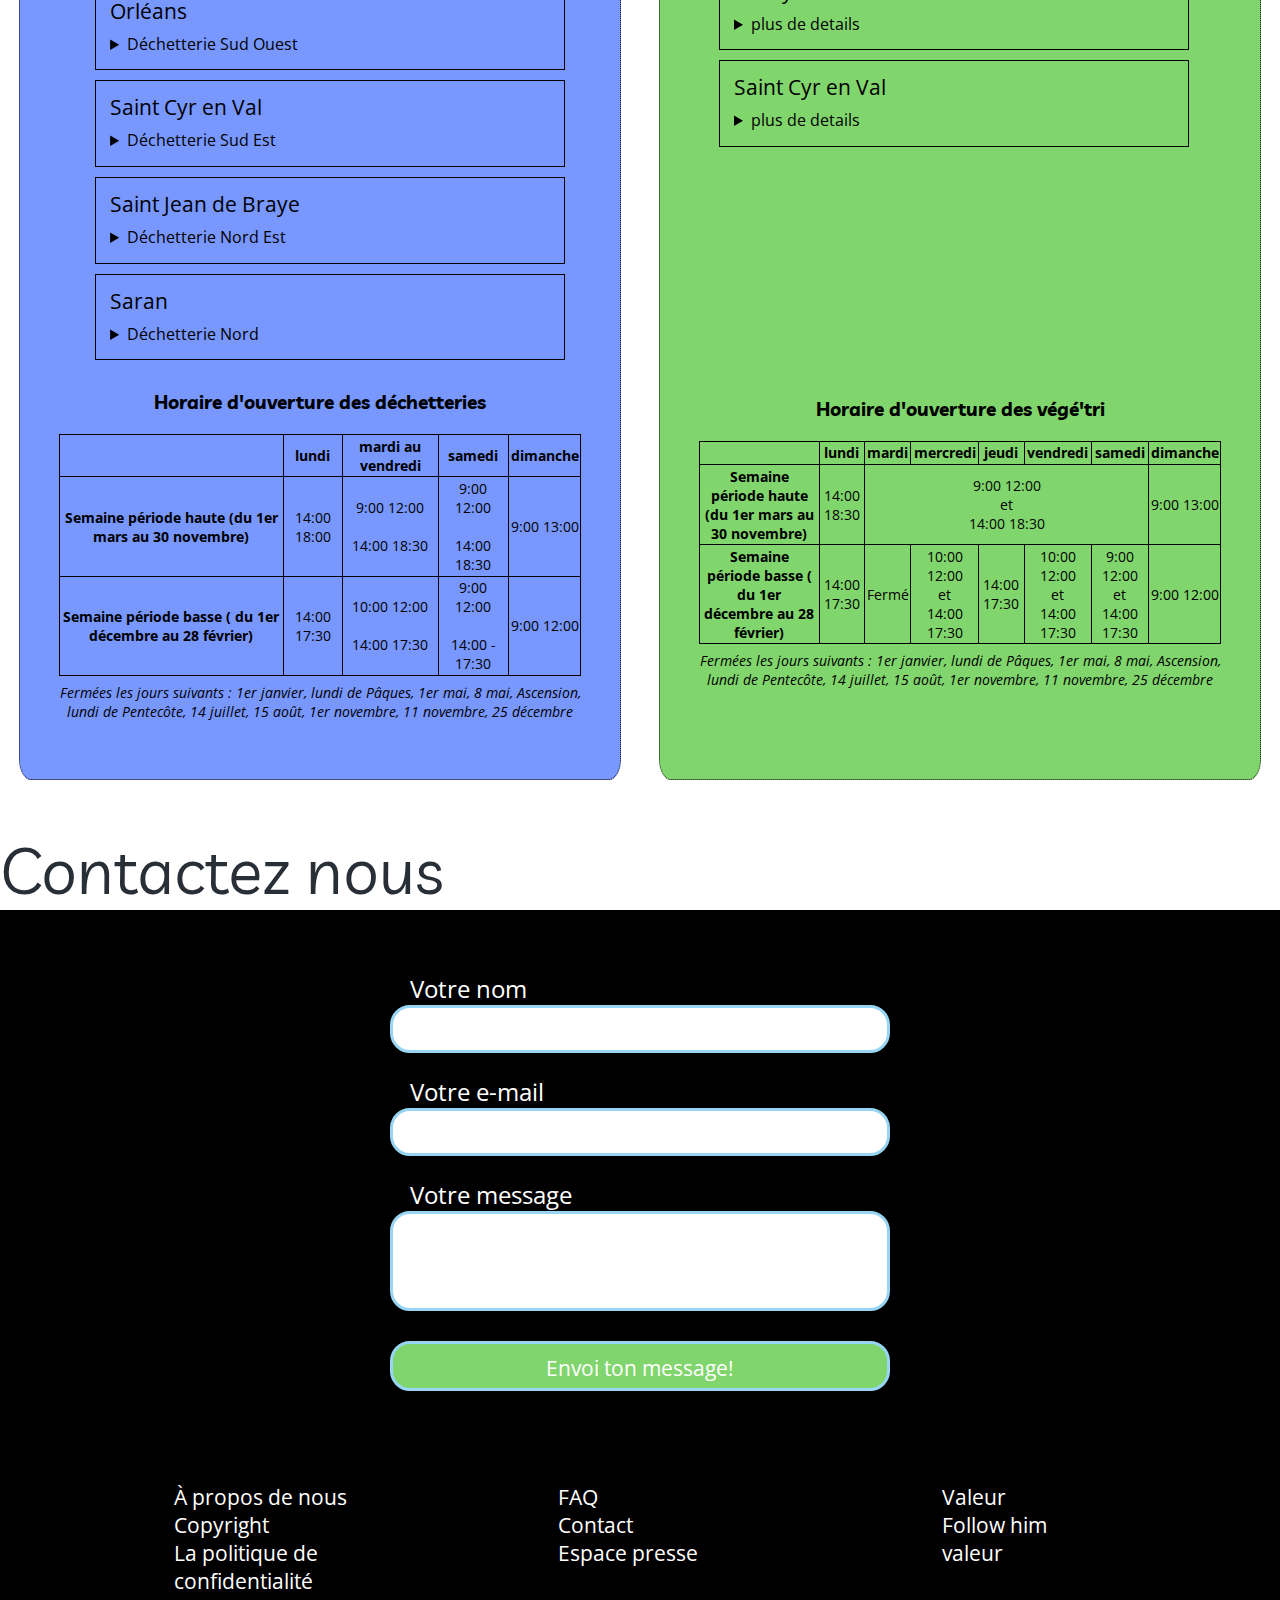
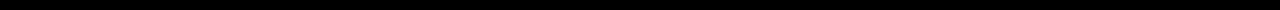
==== commit 024f419b: "modification size et margin text et titre" ====
--- a/index.html
+++ b/index.html
@@ -129,77 +129,76 @@
 			</div>
 		</section>
 		<section id="Associations">
-			<div class="BlockAssoc">
-					<h2>
-						Associations
-					</h2>
-					<div class="layoutAssoc">
-						<div class="layoutAllAssoc">
-							<figure>
-							
-								<a href="Ligair.html" title="lien page assoc Ligair"> 
-									<img src= "https://image.freepik.com/photos-gratuite/jeune-femme-qui-marche-dans-champ-tournesols-fleurs-jeter-chapeau-s-amuser-vacances-ete_106029-370.jpg" alt="Placeholder Lig'air"/>
-									<div>
-										<h3>
-											Lig'Air
-										</h3>
-										<p>
-											Lig'air est une association qui promeut la qualité de l'air dans le Centre Val de Loire. <br/>
-											<span>Cliquez pour en savoir plus</span>
-										</p>
-									</div>
-								</a>
-							</figure>
-						</div>
-						<div class="layoutAllAssoc">
-							<figure >
-								<a href="LoiretEnviro.html" title="lien page assoc Loiret Nature Envo">
-									
-									<img src= "https://image.freepik.com/photos-gratuite/feuilles-herbe-contre-arriere-plan-defocalise_1048-7521.jpg" alt="Placeholder Loiret Nature Environnement"/>
-									<div>
-										<h3>
-											Loiret Nature Environnement
-										</h3>
-										<p>
-											Loiret Nature Environnement est une association d’étude, de sensibilisation et de protection de la nature et de l’environnement.<br/>
-											<span>Cliquez pour en savoir plus</span>
-										</p>
-									</div>
-								</a>
-							</figure>
-						</div>
-						<div class="layoutAllAssoc">
-							<figure>
-								<a href="heliotrope.html" title = "lien page assoc héliotrope">
-									<img src= "https://image.freepik.com/photos-gratuite/belle-femme-travaille-dans-jardin-pres-maison_1157-23433.jpg" alt="Placeholder Héliotrope"/>
-									<div>
-										<h3>
-											Héliotrope
-										</h3>
-										<p>
-											Héliotrope est une association qui promeut la culture du bio et la protection de l'Environnement.<br/>
-											<span>Cliquez pour en savoir plus</span>
-										</p>
-									</div>
-								</a>
-							</figure>     
-						</div>
+				<h2>
+					Associations
+				</h2>
+				<div class="layoutAssoc">
+					<div class="layoutAllAssoc">
+						<figure>
+						
+							<a href="Ligair.html" title="lien page assoc Ligair"> 
+								<img src= "https://image.freepik.com/photos-gratuite/jeune-femme-qui-marche-dans-champ-tournesols-fleurs-jeter-chapeau-s-amuser-vacances-ete_106029-370.jpg" alt="Placeholder Lig'air"/>
+								<div>
+									<h3>
+										Lig'Air
+									</h3>
+									<p>
+										Lig'air est une association qui promeut la qualité de l'air dans le Centre Val de Loire. <br/>
+										<span>Cliquez pour en savoir plus</span>
+									</p>
+								</div>
+							</a>
+						</figure>
+					</div>
+					<div class="layoutAllAssoc">
+						<figure >
+							<a href="LoiretEnviro.html" title="lien page assoc Loiret Nature Envo">
+								
+								<img src= "https://image.freepik.com/photos-gratuite/feuilles-herbe-contre-arriere-plan-defocalise_1048-7521.jpg" alt="Placeholder Loiret Nature Environnement"/>
+								<div>
+									<h3>
+										Loiret Nature Environnement
+									</h3>
+									<p>
+										Loiret Nature Environnement est une association d’étude, de sensibilisation et de protection de la nature et de l’environnement.<br/>
+										<span>Cliquez pour en savoir plus</span>
+									</p>
+								</div>
+							</a>
+						</figure>
+					</div>
+					<div class="layoutAllAssoc">
+						<figure>
+							<a href="heliotrope.html" title = "lien page assoc héliotrope">
+								<img src= "https://image.freepik.com/photos-gratuite/belle-femme-travaille-dans-jardin-pres-maison_1157-23433.jpg" alt="Placeholder Héliotrope"/>
+								<div>
+									<h3>
+										Héliotrope
+									</h3>
+									<p>
+										Héliotrope est une association qui promeut la culture du bio et la protection de l'Environnement.<br/>
+										<span>Cliquez pour en savoir plus</span>
+									</p>
+								</div>
+							</a>
+						</figure>     
 					</div>
 				</div>
 			</section>
 		<section class="dechet" id="Dechets">
-			<article>
+			<article class="dechet_article">
 				<div class="composter_text">
-					<h3>les actions du côté d'Orléans</h3>
-					<div>
-						<h4> inauguration du nouveau composter</h4>
+					<h2>les actions du côté d'Orléans</h2>
+					<h3> inauguration du nouveau composter</h3>
+					<div class="composter_text_text">
+						
 						<p>
 							Dans la famille des petits nouveaux, la ville d'Orléans demande le composteur !
 						</p>
 						<p>
 							En effet la ville a fédérer les habitants pour qu'il gère les deux premiers composteurs du secteur.Il s'agit d'un assemblage de quatre bacs en bois, l'un permet de stocker du broyat (la matière sèche nécessaire à un bon compost), le deuxième permettra aux usagers de mettre leurs déchets organiques, le troisième est un bac de maturation, lorsque les déchets auront presque atteint le stade de compost, enfin le dernier est un bac de stockage du matériel nécessaire au compostage. 
 						</p>
-						<h5>Cette initiative mais dans quel but ?</h4>
+						<h3>Cette initiative mais dans quel but ?</h3>
 						<p>
 							Les bienfaits du compostage ont été rappelés : "Cela permet de réduire le poids de nos poubelles d'un tiers en valorisant les déchets, car le compost est un engrais très fertile pour les plantes. Cela permet d'éviter d'acheter des sacs de terreau, donc vous économisez de l'argent. C'est autant de déchets qui ne finissent pas incinérés, donc c'est meilleur pour l'environnement. En plus, là c'est l'occasion de rencontrer ses voisins", argue la collectivité gestionnaire des déchets. 
 						</p>
--- a/style.css
+++ b/style.css
@@ -4,17 +4,24 @@
 
 h1,h2,h3,h4,h5{
     font-family: 'Livvic', sans-serif;
+    text-align: center;
 }
 p{
     font-size: 16pt;
     line-height: 1.5rem;
 }
 
-/*h2 {
+h2 {
     font-size: 2.5em;
     text-align: center;
     padding: 0.5em;
 }
 h3 {
     font-size: 1.2em;
-}*/+}
+h4 {
+    font-size: 1em;
+}
+h5 {
+    font-size: 0.8em;
+}--- a/styleClem.css
+++ b/styleClem.css
@@ -11,12 +11,12 @@
 	background-color: white;
 }
 
-h3,h4,h5 {
+/*h3,h4,h5 {
 	font-family: 'Livvic', sans-serif;
 	text-align: center;
 	margin:2em 0 2em 0;
 	font-size: 24px;
-}
+}*/
 
 
 img {
@@ -24,9 +24,20 @@
 	height: auto;
 }
 
+.good_practice_txt{
+	margin: 20px 0 20px 0;
+}
+.composter_text{
+	display: flex;
+	flex-direction: column;
+}
 
-.composter_text{
+.composter_text h2, .composter_text h3, .composter_text h4{
+	margin: 20px 0 20px 0;
+}
 
+.composter_text_text{
+	margin:0 0 25px 0 ;
 }
 .composter_picture, .good_practice_picture {
 	display: flex;
@@ -42,10 +53,19 @@
 .composter_picture img {
 	border-radius: 10px;
 }
-
+.dechettery_clock h3{
+	margin-top: 20px;
+	margin-bottom:20px;
+}
+.dechettery_table{
+	margin-bottom: 20px;
+}
 .dechettery_address {
 	display: flex;
 	flex-direction: column;
+}
+.dechettery_address h3{
+	margin:20px 0 20px 0;
 }
 
 .dechettery_ul {
@@ -82,6 +102,12 @@
 	display: flex;
 	flex-direction:column;
 	align-items: center;
+}
+.vegetri_address h3{
+	margin-bottom: 20px;
+}
+.vegetri_clock h3{
+	margin: 20px 0 20px 0;
 }
 
 .no-vsisible{
--- a/stylefooter.css
+++ b/stylefooter.css
@@ -154,6 +154,7 @@
 	color: white;
   font-size: 1.3rem;
   justify-content: space-around;
+  margin-left: 110px;
   
   
   
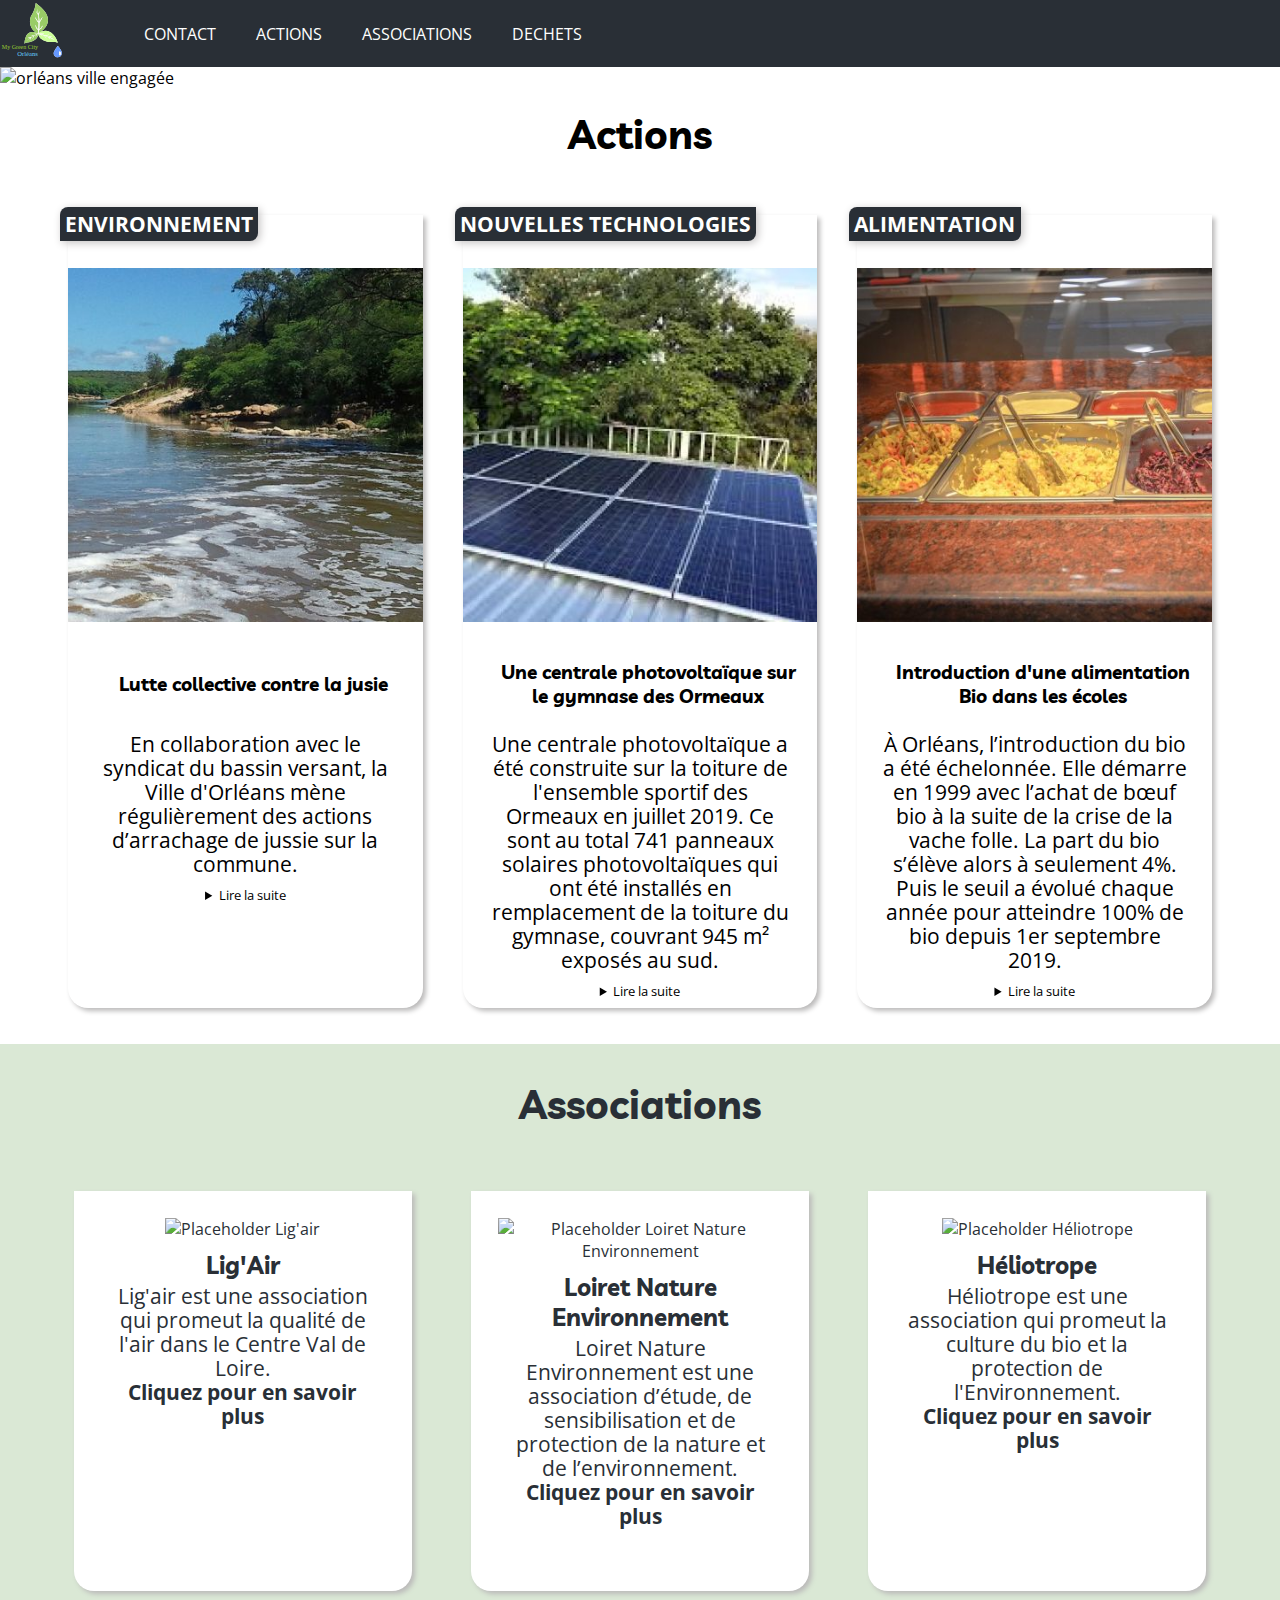
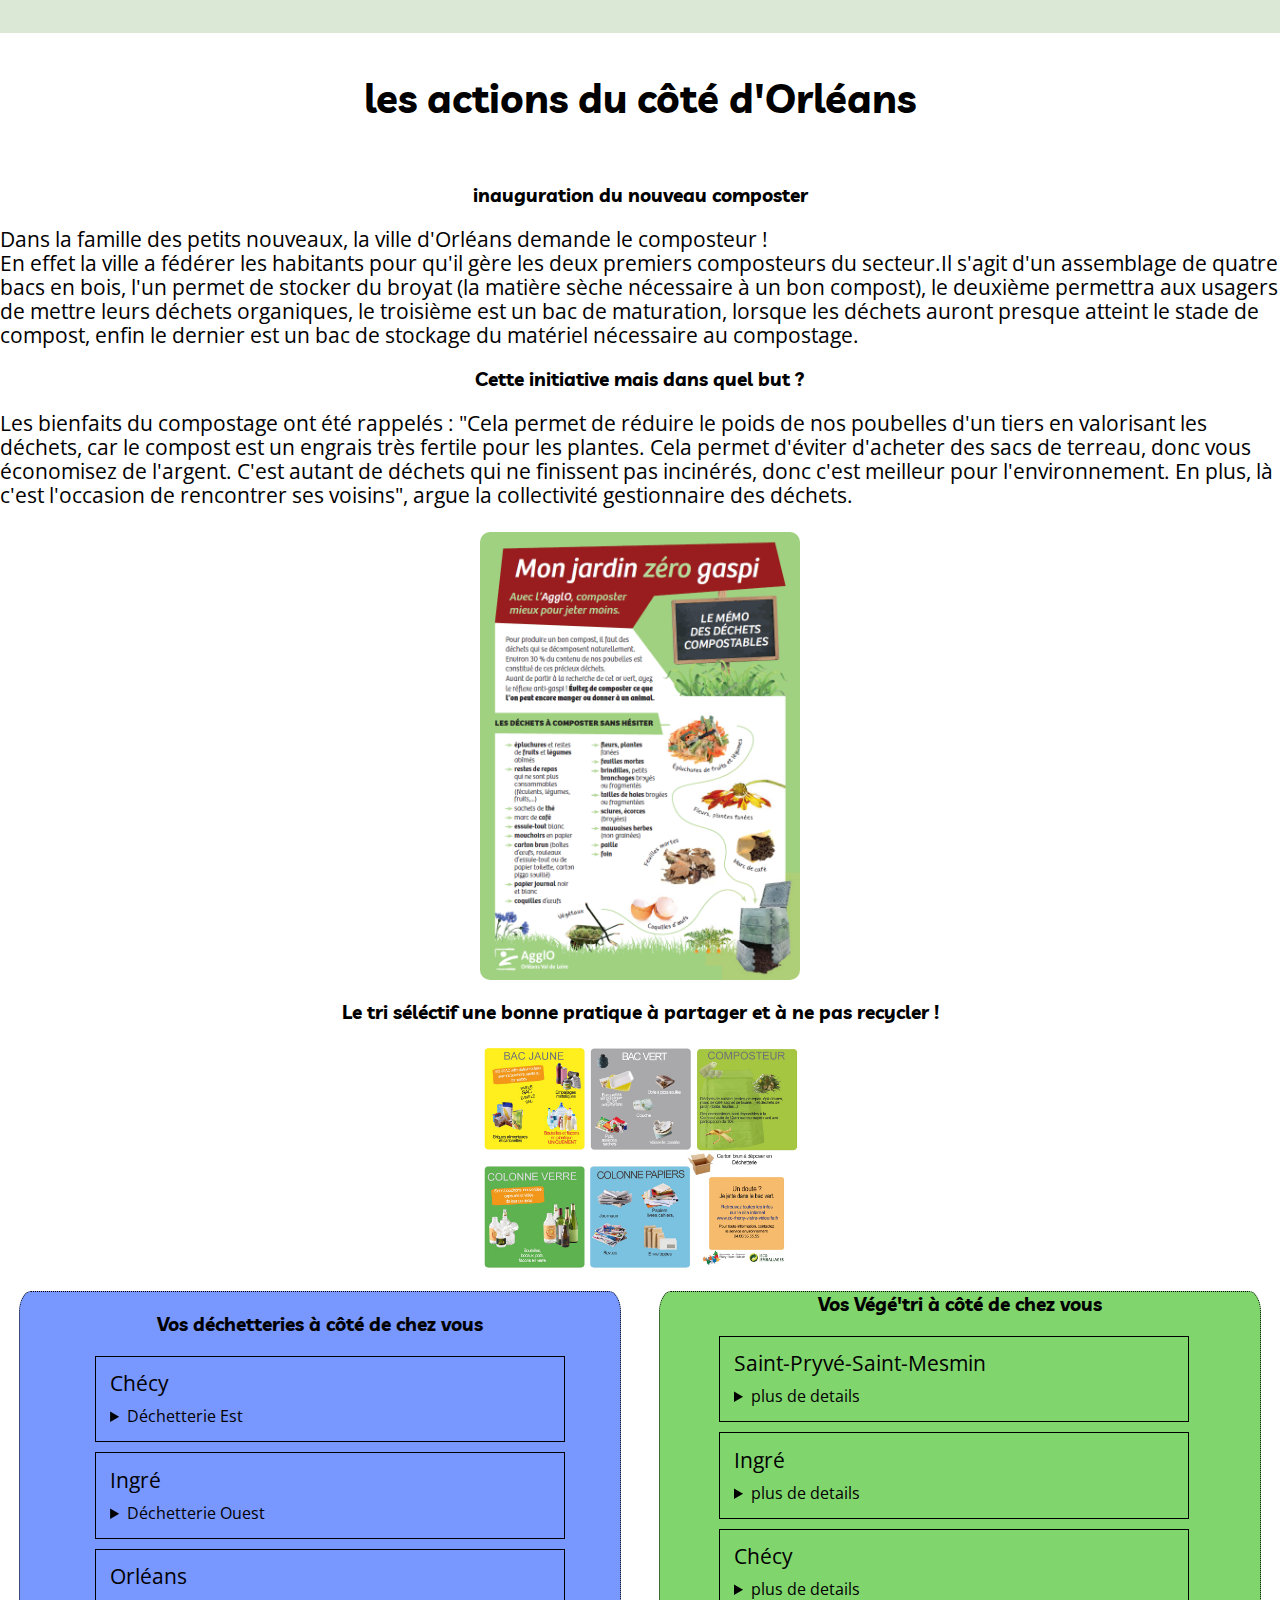
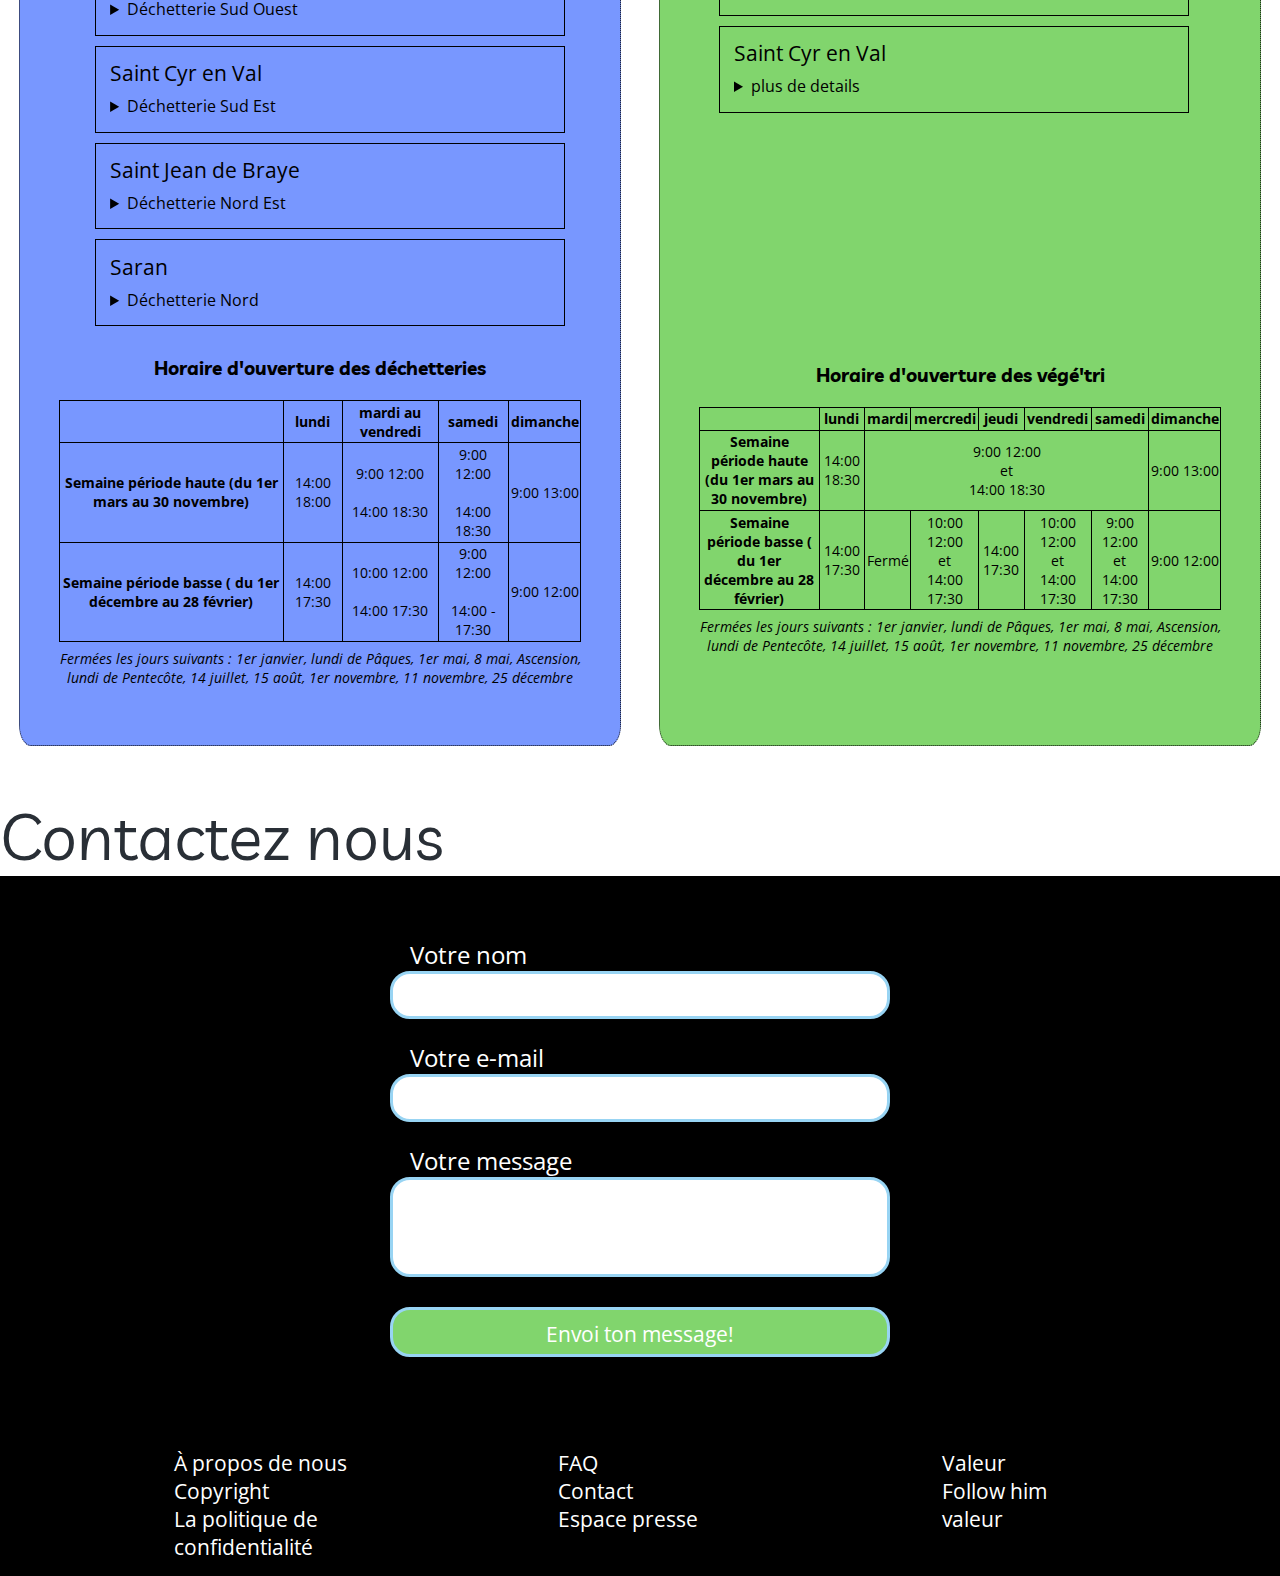
==== commit 5b00f750: "Merge branch 'master' of https://github.com/Clement1987/My-green-city" ====
--- a/index.html
+++ b/index.html
@@ -129,59 +129,61 @@
 			</div>
 		</section>
 		<section id="Associations">
-				<h2>
-					Associations
-				</h2>
-				<div class="layoutAssoc">
-					<div class="layoutAllAssoc">
-						<figure>
-						
-							<a href="Ligair.html" title="lien page assoc Ligair"> 
-								<img src= "https://image.freepik.com/photos-gratuite/jeune-femme-qui-marche-dans-champ-tournesols-fleurs-jeter-chapeau-s-amuser-vacances-ete_106029-370.jpg" alt="Placeholder Lig'air"/>
-								<div>
-									<h3>
-										Lig'Air
-									</h3>
-									<p>
-										Lig'air est une association qui promeut la qualité de l'air dans le Centre Val de Loire. <br/>
-										<span>Cliquez pour en savoir plus</span>
-									</p>
-								</div>
-							</a>
-						</figure>
-					</div>
-					<div class="layoutAllAssoc">
-						<figure >
-							<a href="LoiretEnviro.html" title="lien page assoc Loiret Nature Envo">
-								
-								<img src= "https://image.freepik.com/photos-gratuite/feuilles-herbe-contre-arriere-plan-defocalise_1048-7521.jpg" alt="Placeholder Loiret Nature Environnement"/>
-								<div>
-									<h3>
-										Loiret Nature Environnement
-									</h3>
-									<p>
-										Loiret Nature Environnement est une association d’étude, de sensibilisation et de protection de la nature et de l’environnement.<br/>
-										<span>Cliquez pour en savoir plus</span>
-									</p>
-								</div>
-							</a>
-						</figure>
-					</div>
-					<div class="layoutAllAssoc">
-						<figure>
-							<a href="heliotrope.html" title = "lien page assoc héliotrope">
-								<img src= "https://image.freepik.com/photos-gratuite/belle-femme-travaille-dans-jardin-pres-maison_1157-23433.jpg" alt="Placeholder Héliotrope"/>
-								<div>
-									<h3>
-										Héliotrope
-									</h3>
-									<p>
-										Héliotrope est une association qui promeut la culture du bio et la protection de l'Environnement.<br/>
-										<span>Cliquez pour en savoir plus</span>
-									</p>
-								</div>
-							</a>
-						</figure>     
+			<div class="BlockAssoc">
+					<h2>
+						Associations
+					</h2>
+					<div class="layoutAssoc">
+						<div class="layoutAllAssoc">
+							<figure>
+							
+								<a href="Ligair.html" title="lien page assoc Ligair"> 
+									<img src= "https://image.freepik.com/photos-gratuite/jeune-femme-qui-marche-dans-champ-tournesols-fleurs-jeter-chapeau-s-amuser-vacances-ete_106029-370.jpg" alt="Placeholder Lig'air"/>
+									<div>
+										<h3>
+											Lig'Air
+										</h3>
+										<p>
+											Lig'air est une association qui promeut la qualité de l'air dans le Centre Val de Loire. <br/>
+											<span>Cliquez pour en savoir plus</span>
+										</p>
+									</div>
+								</a>
+							</figure>
+						</div>
+						<div class="layoutAllAssoc">
+							<figure >
+								<a href="LoiretEnviro.html" title="lien page assoc Loiret Nature Envo">
+									
+									<img src= "https://image.freepik.com/photos-gratuite/feuilles-herbe-contre-arriere-plan-defocalise_1048-7521.jpg" alt="Placeholder Loiret Nature Environnement"/>
+									<div>
+										<h3>
+											Loiret Nature Environnement
+										</h3>
+										<p>
+											Loiret Nature Environnement est une association d’étude, de sensibilisation et de protection de la nature et de l’environnement.<br/>
+											<span>Cliquez pour en savoir plus</span>
+										</p>
+									</div>
+								</a>
+							</figure>
+						</div>
+						<div class="layoutAllAssoc">
+							<figure>
+								<a href="heliotrope.html" title = "lien page assoc héliotrope">
+									<img src= "https://image.freepik.com/photos-gratuite/belle-femme-travaille-dans-jardin-pres-maison_1157-23433.jpg" alt="Placeholder Héliotrope"/>
+									<div>
+										<h3>
+											Héliotrope
+										</h3>
+										<p>
+											Héliotrope est une association qui promeut la culture du bio et la protection de l'Environnement.<br/>
+											<span>Cliquez pour en savoir plus</span>
+										</p>
+									</div>
+								</a>
+							</figure>     
+						</div>
 					</div>
 				</div>
 			</section>
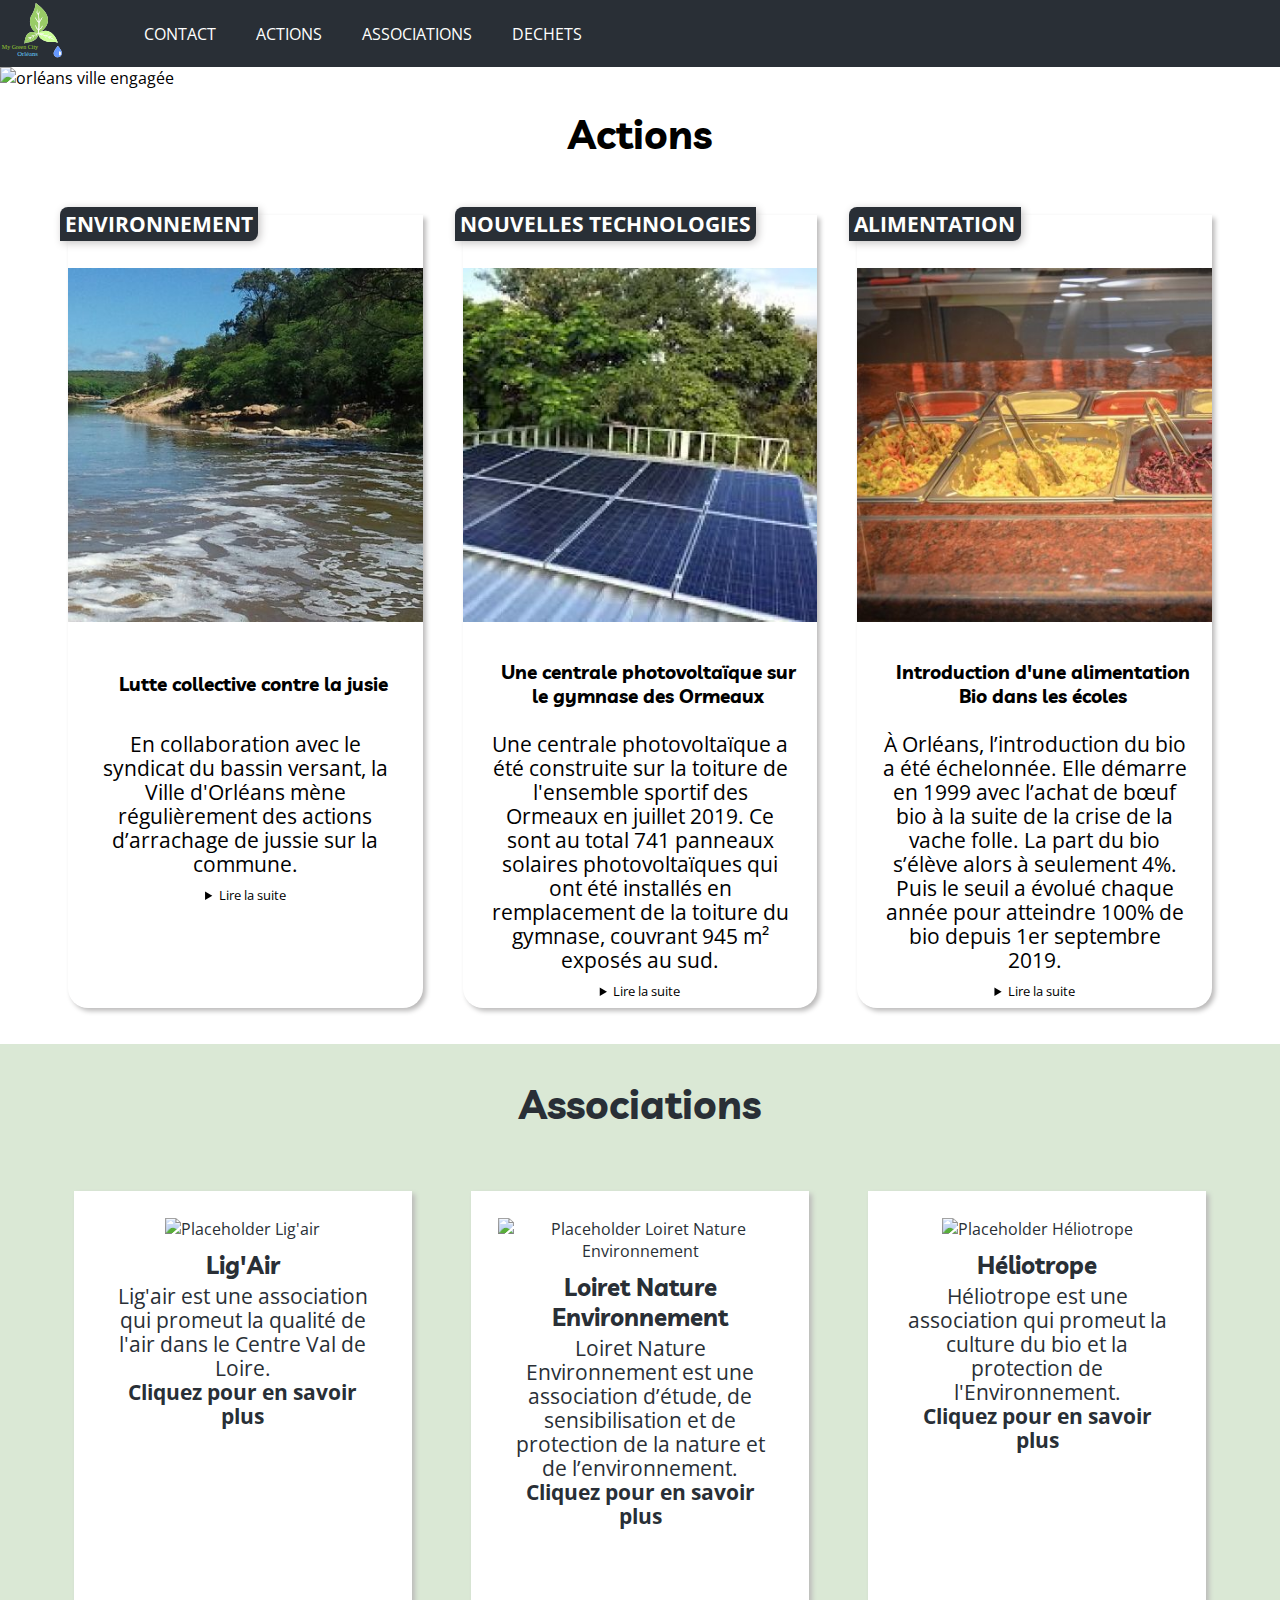
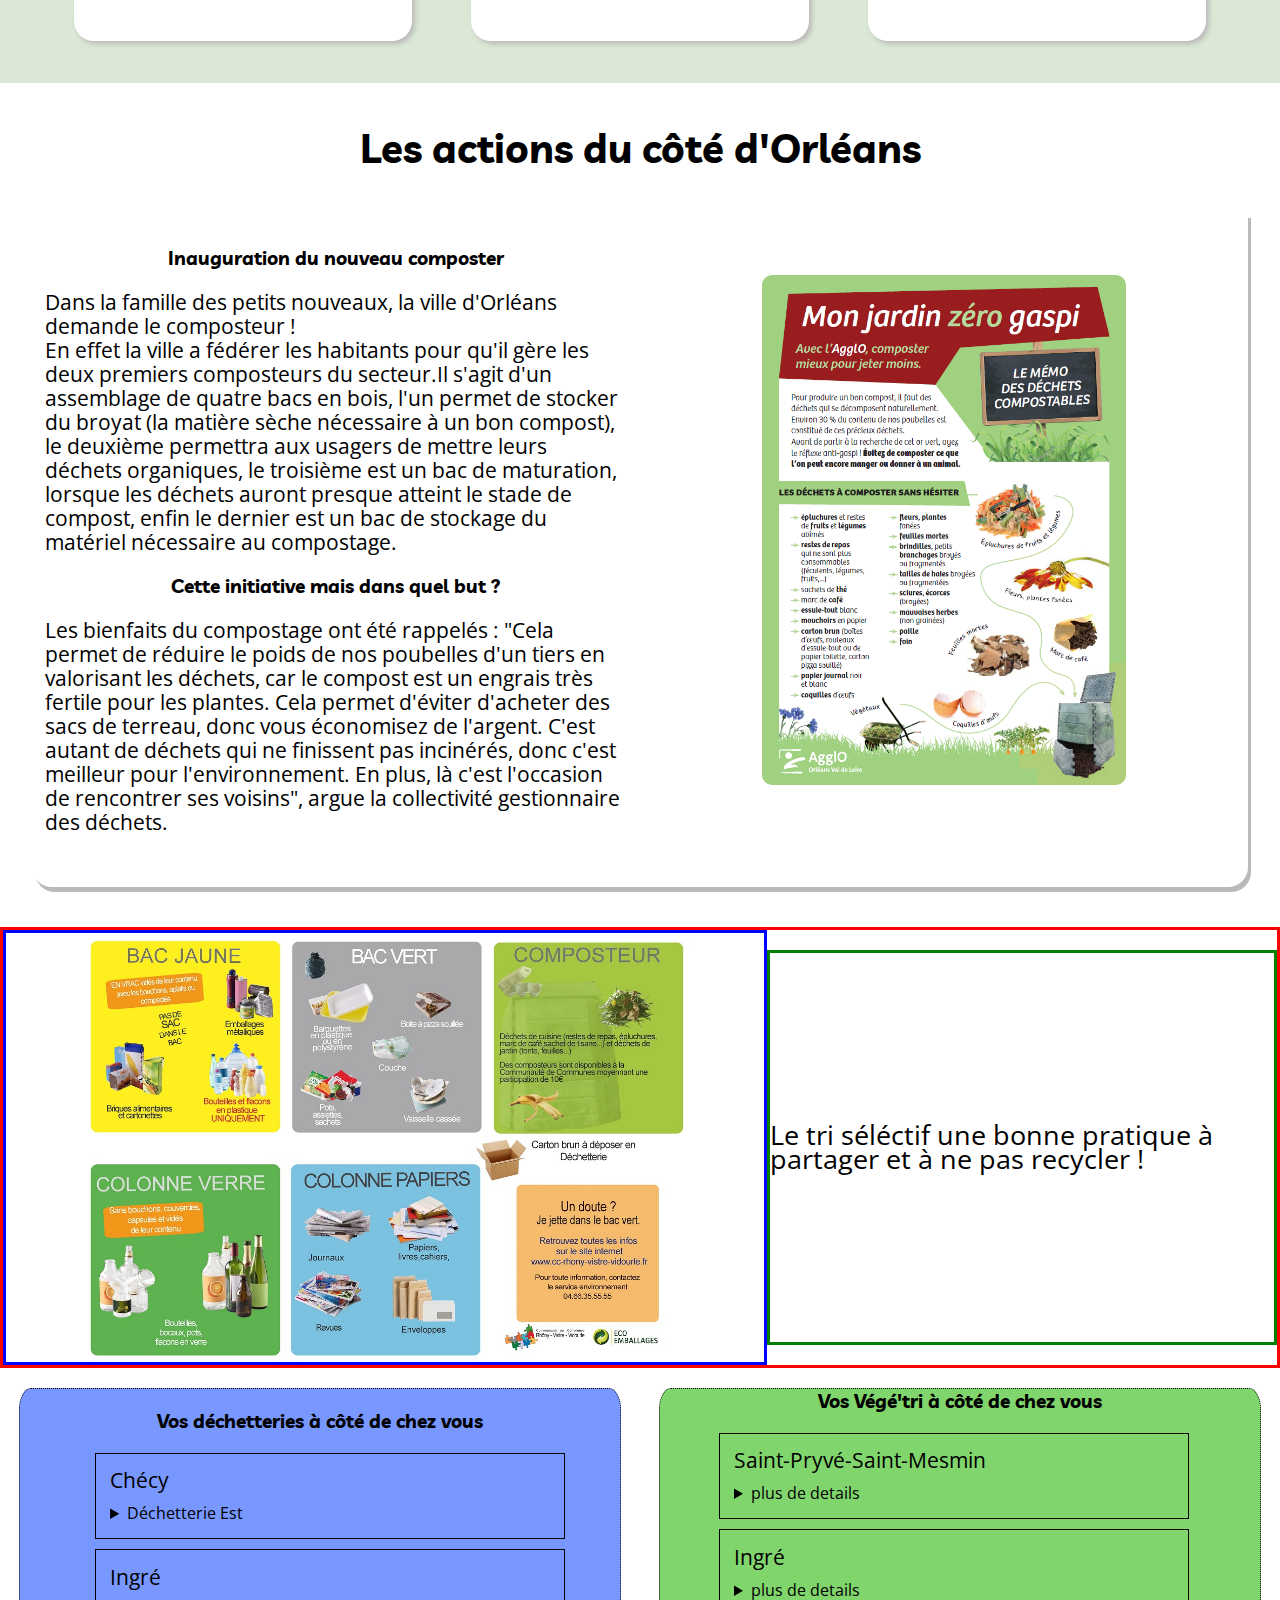
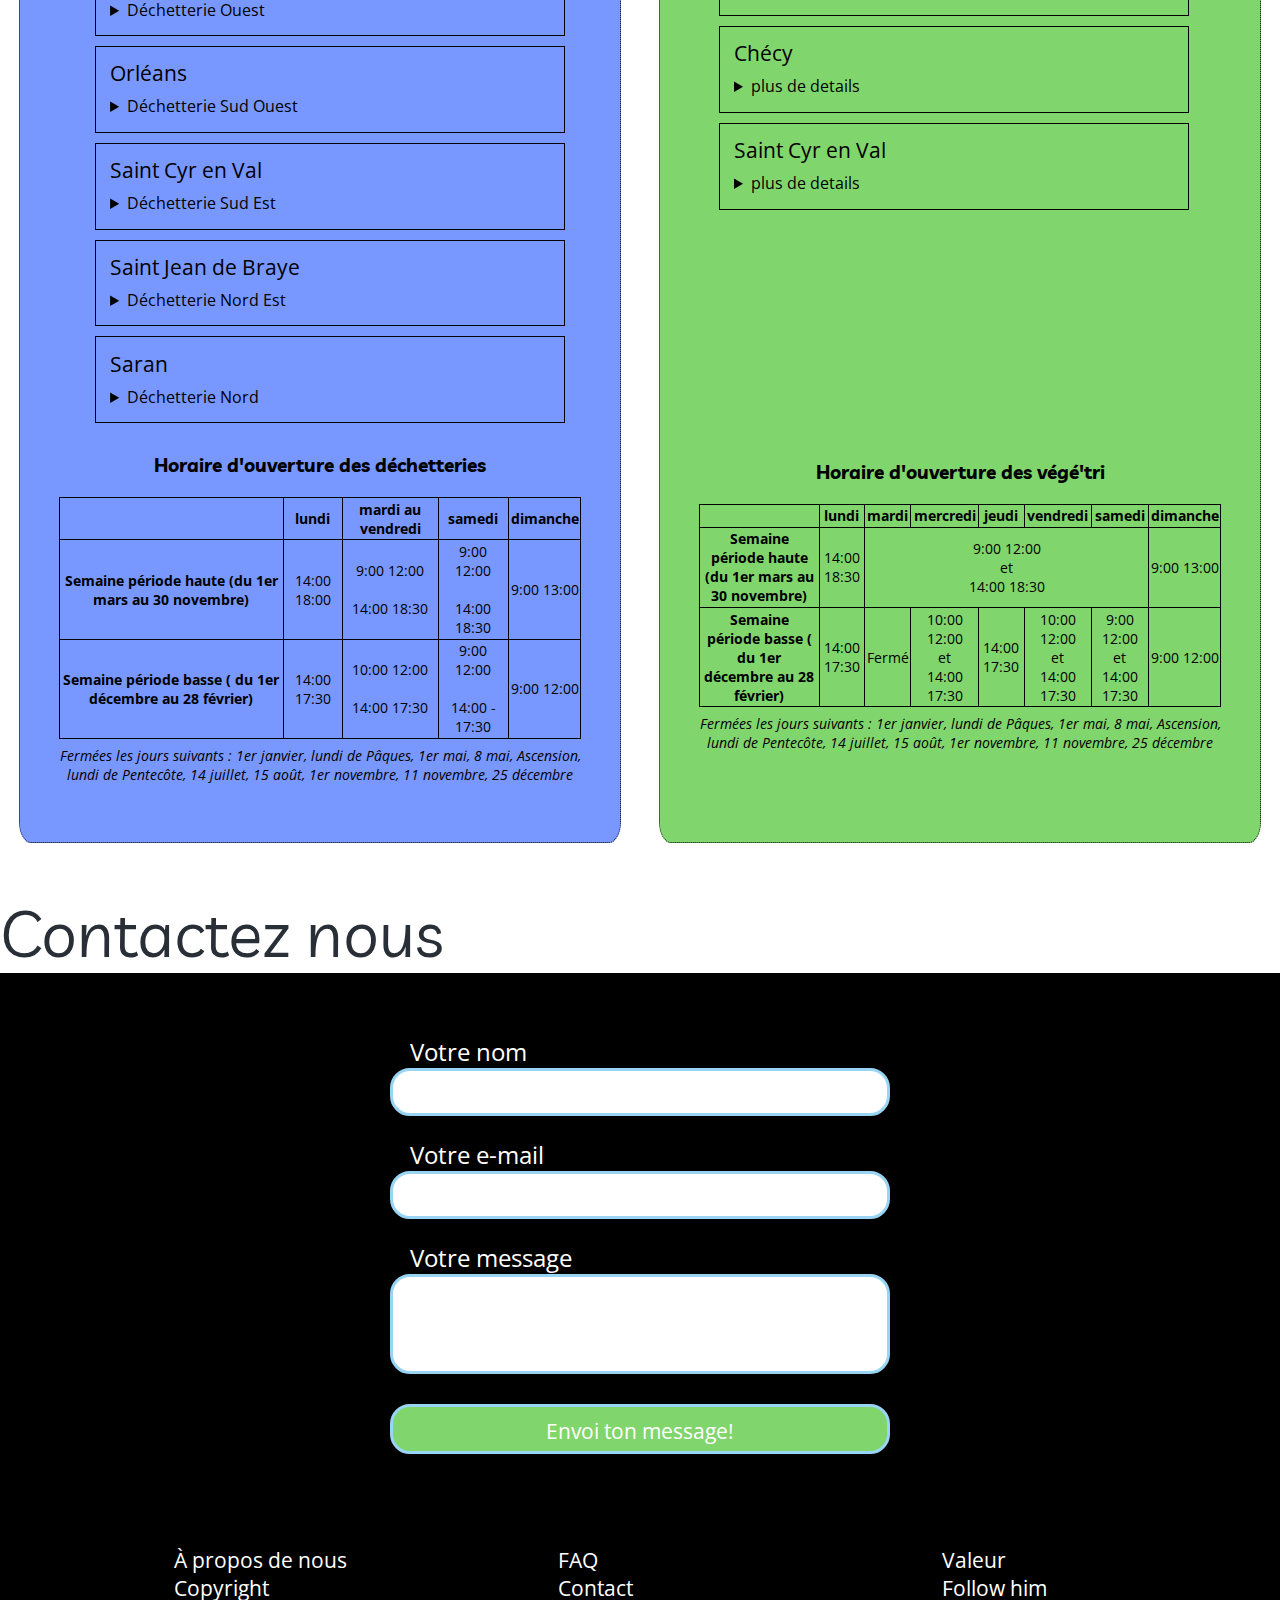
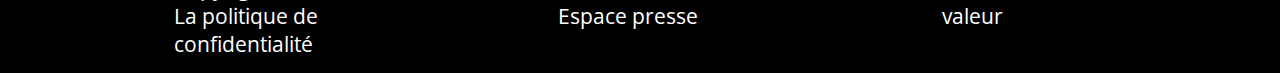
==== commit a80721b7: "fix version desktop text et image premiere partie dechet" ====
--- a/index.html
+++ b/index.html
@@ -130,70 +130,70 @@
 		</section>
 		<section id="Associations">
 			<div class="BlockAssoc">
-					<h2>
-						Associations
-					</h2>
-					<div class="layoutAssoc">
-						<div class="layoutAllAssoc">
-							<figure>
-							
-								<a href="Ligair.html" title="lien page assoc Ligair"> 
-									<img src= "https://image.freepik.com/photos-gratuite/jeune-femme-qui-marche-dans-champ-tournesols-fleurs-jeter-chapeau-s-amuser-vacances-ete_106029-370.jpg" alt="Placeholder Lig'air"/>
-									<div>
-										<h3>
-											Lig'Air
-										</h3>
-										<p>
-											Lig'air est une association qui promeut la qualité de l'air dans le Centre Val de Loire. <br/>
-											<span>Cliquez pour en savoir plus</span>
-										</p>
-									</div>
-								</a>
-							</figure>
-						</div>
-						<div class="layoutAllAssoc">
-							<figure >
-								<a href="LoiretEnviro.html" title="lien page assoc Loiret Nature Envo">
-									
-									<img src= "https://image.freepik.com/photos-gratuite/feuilles-herbe-contre-arriere-plan-defocalise_1048-7521.jpg" alt="Placeholder Loiret Nature Environnement"/>
-									<div>
-										<h3>
-											Loiret Nature Environnement
-										</h3>
-										<p>
-											Loiret Nature Environnement est une association d’étude, de sensibilisation et de protection de la nature et de l’environnement.<br/>
-											<span>Cliquez pour en savoir plus</span>
-										</p>
-									</div>
-								</a>
-							</figure>
-						</div>
-						<div class="layoutAllAssoc">
-							<figure>
-								<a href="heliotrope.html" title = "lien page assoc héliotrope">
-									<img src= "https://image.freepik.com/photos-gratuite/belle-femme-travaille-dans-jardin-pres-maison_1157-23433.jpg" alt="Placeholder Héliotrope"/>
-									<div>
-										<h3>
-											Héliotrope
-										</h3>
-										<p>
-											Héliotrope est une association qui promeut la culture du bio et la protection de l'Environnement.<br/>
-											<span>Cliquez pour en savoir plus</span>
-										</p>
-									</div>
-								</a>
-							</figure>     
-						</div>
-					</div>
-				</div>
+				<h2>
+					Associations
+				</h2>
+				<div class="layoutAssoc">
+					<div class="layoutAllAssoc">
+						<figure>
+						
+							<a href="Ligair.html" title="lien page assoc Ligair"> 
+								<img src= "https://image.freepik.com/photos-gratuite/jeune-femme-qui-marche-dans-champ-tournesols-fleurs-jeter-chapeau-s-amuser-vacances-ete_106029-370.jpg" alt="Placeholder Lig'air"/>
+								<div>
+									<h3>
+										Lig'Air
+									</h3>
+									<p>
+										Lig'air est une association qui promeut la qualité de l'air dans le Centre Val de Loire. <br/>
+										<span>Cliquez pour en savoir plus</span>
+									</p>
+								</div>
+							</a>
+						</figure>
+					</div>
+					<div class="layoutAllAssoc">
+						<figure >
+							<a href="LoiretEnviro.html" title="lien page assoc Loiret Nature Envo">
+								
+								<img src= "https://image.freepik.com/photos-gratuite/feuilles-herbe-contre-arriere-plan-defocalise_1048-7521.jpg" alt="Placeholder Loiret Nature Environnement"/>
+								<div>
+									<h3>
+										Loiret Nature Environnement
+									</h3>
+									<p>
+										Loiret Nature Environnement est une association d’étude, de sensibilisation et de protection de la nature et de l’environnement.<br/>
+										<span>Cliquez pour en savoir plus</span>
+									</p>
+								</div>
+							</a>
+						</figure>
+					</div>
+					<div class="layoutAllAssoc">
+						<figure>
+							<a href="heliotrope.html" title = "lien page assoc héliotrope">
+								<img src= "https://image.freepik.com/photos-gratuite/belle-femme-travaille-dans-jardin-pres-maison_1157-23433.jpg" alt="Placeholder Héliotrope"/>
+								<div>
+									<h3>
+										Héliotrope
+									</h3>
+									<p>
+										Héliotrope est une association qui promeut la culture du bio et la protection de l'Environnement.<br/>
+										<span>Cliquez pour en savoir plus</span>
+									</p>
+								</div>
+							</a>
+						</figure>     
+					</div>
+				</div>
+			</div>
 			</section>
 		<section class="dechet" id="Dechets">
 			<article class="dechet_article">
 				<div class="composter_text">
-					<h2>les actions du côté d'Orléans</h2>
-					<h3> inauguration du nouveau composter</h3>
+					<h2>Les actions du côté d'Orléans</h2>
+					<div class="composter_border">
 					<div class="composter_text_text">
-						
+						<h3> Inauguration du nouveau composter</h3>
 						<p>
 							Dans la famille des petits nouveaux, la ville d'Orléans demande le composteur !
 						</p>
@@ -208,6 +208,7 @@
 					<div class="composter_picture">
 						<a href="https://i36.servimg.com/u/f36/09/04/58/12/compos10.png" target="_blank"><img src="images/composte1.png" alt="les déchets autorisés en compostage" class="float_right"></a>
 					</div>
+					</div>
 					<!--<div class="composter_text">
 						<h4>Cette initiative mais dans quel but ?</h4>
 						<p>
@@ -220,7 +221,7 @@
 				</div>
 				<div class="good_practice">
 					<div class="good_practice_txt">
-						<h3>Le tri séléctif une bonne pratique à partager et à ne pas recycler !</h3>
+						<p>Le tri séléctif une bonne pratique à partager et à ne pas recycler !</p>
 					</div>
 					<div class="good_practice_picture">
 						<a href="https://i36.servimg.com/u/f36/09/04/58/12/tri-se10.jpg" target="_blank"><img src="images/tri-selectif.jpg" alt="image de tri selectif"></a>
--- a/styleCaroline.css
+++ b/styleCaroline.css
@@ -129,7 +129,7 @@
 
     section#Associations div.layoutAssoc div.layoutAllAssoc
     {
-        height: 400px;
+        height: 450px;
         width: 95vw ;
         margin: 2.5%;
     }
--- a/styleClem.css
+++ b/styleClem.css
@@ -37,7 +37,7 @@
 }
 
 .composter_text_text{
-	margin:0 0 25px 0 ;
+	margin:0 10px 25px 10px ;
 }
 .composter_picture, .good_practice_picture {
 	display: flex;
@@ -105,6 +105,7 @@
 }
 .vegetri_address h3{
 	margin-bottom: 20px;
+	
 }
 .vegetri_clock h3{
 	margin: 20px 0 20px 0;
@@ -147,5 +148,54 @@
 	table {
 		width: 100%;
 	}
-}
-
+	.composter_text_text{
+		margin:0 10px 25px 10px ;
+		display: flex;
+		flex-direction: column;
+		justify-content: center;
+		width: 50%;
+		padding: 0.8em;
+		margin:0;
+	}
+	.composter_picture {
+		display:flex;
+		justify-content: center;
+		width: 50%;
+	}
+	.composter_picture img{
+		width: 60%;
+	}.composter_border {
+		display: flex;
+		width: 95%;
+		margin: auto;
+		box-shadow: 3px 5px rgb(187,186,186);
+		border-bottom-left-radius: 20px;
+		border-bottom-right-radius: 20px;
+		padding-bottom: 40px;
+	}
+	.good_practice {
+		margin-top: 40px;
+		display: flex;
+		flex-direction: row-reverse;
+		border:3px solid red;
+	}
+	.good_practice_picture{
+		width: 60%;
+		height: auto;
+		border:3px solid blue;
+	}
+	.good_practice_picture img{
+		width: 80%;
+		height: auto;
+	}
+	.good_practice_txt{
+		width: 40%;
+		display: flex;
+		align-items: center;
+		border:3px solid green;
+	}
+	.good_practice_txt p{
+		font-size: 1.7rem;
+	}
+}
+
--- a/stylefooter.css
+++ b/stylefooter.css
@@ -154,7 +154,7 @@
 	color: white;
   font-size: 1.3rem;
   justify-content: space-around;
-  margin-left: 110px;
+  
   
   
   
@@ -168,4 +168,7 @@
   .contact h1{
      display: flex;
   }
+  footer div a{
+    margin-left: 110px;
+  }
 }
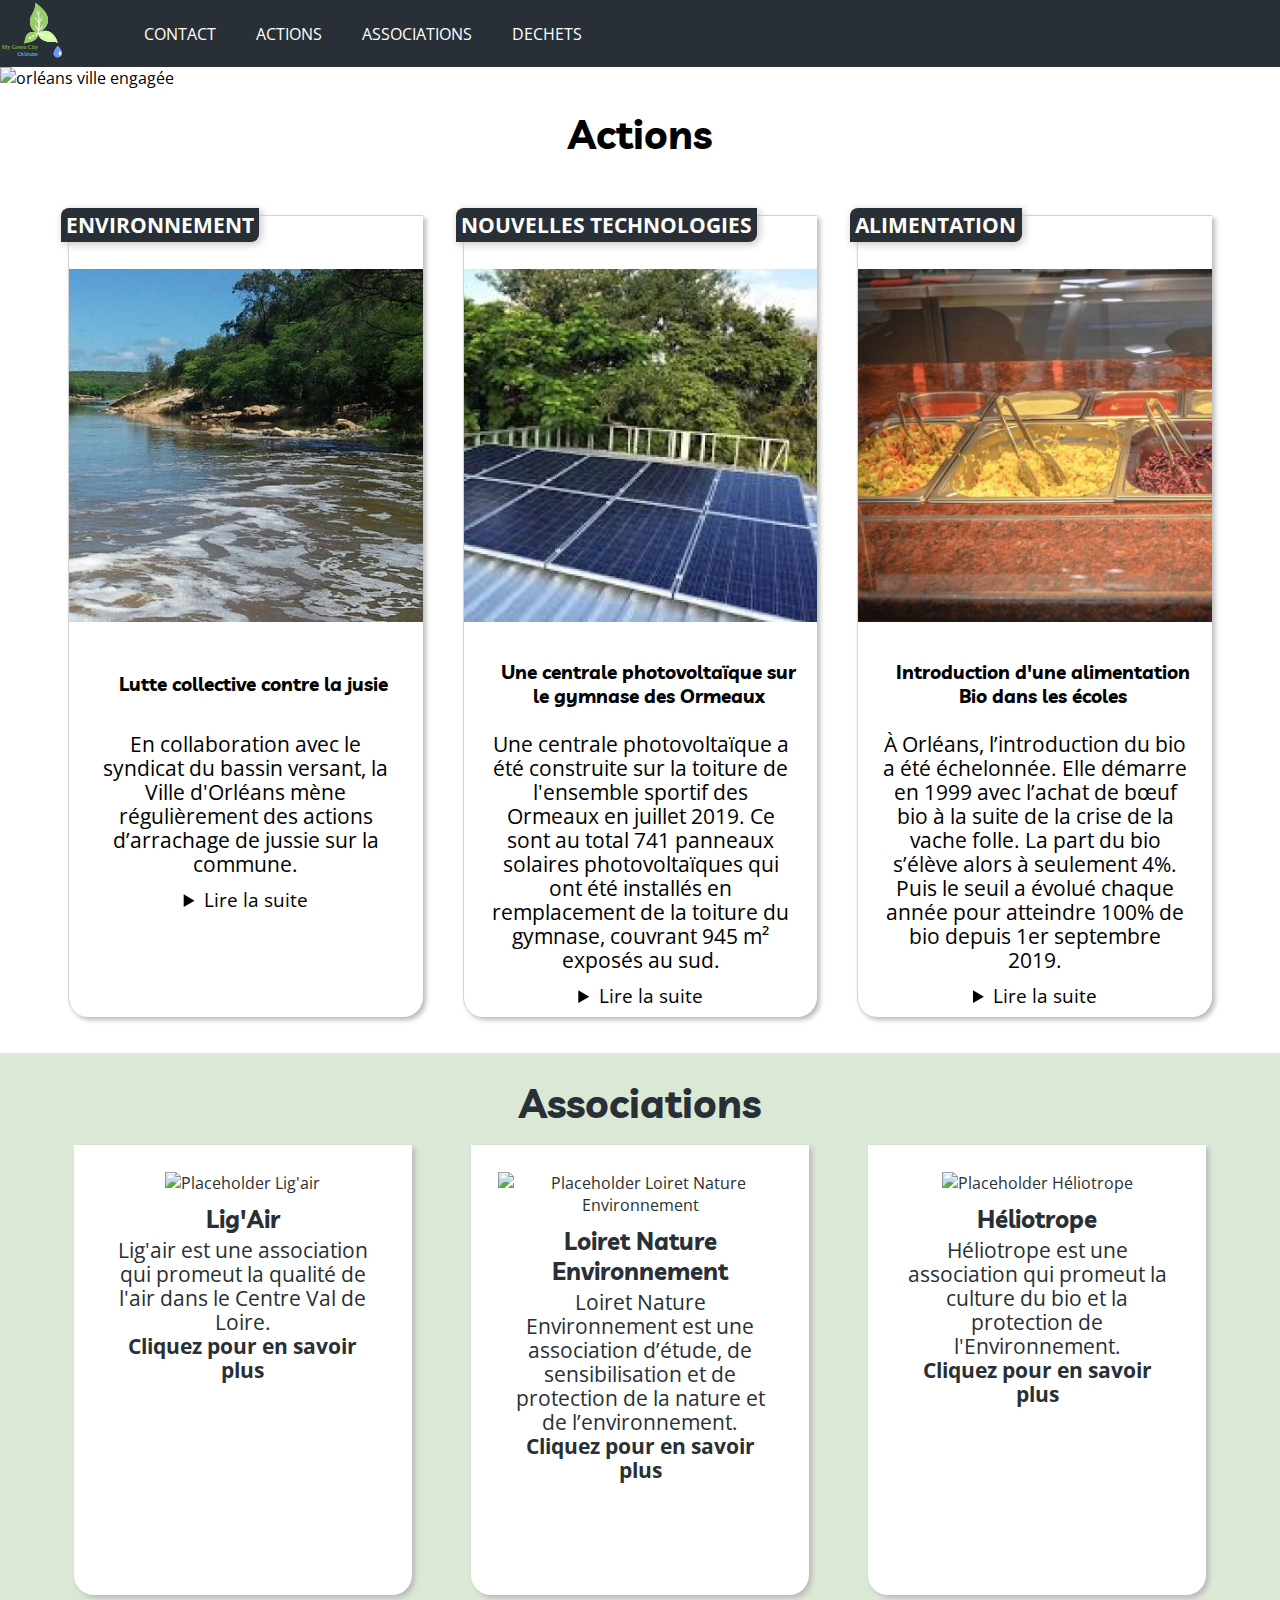
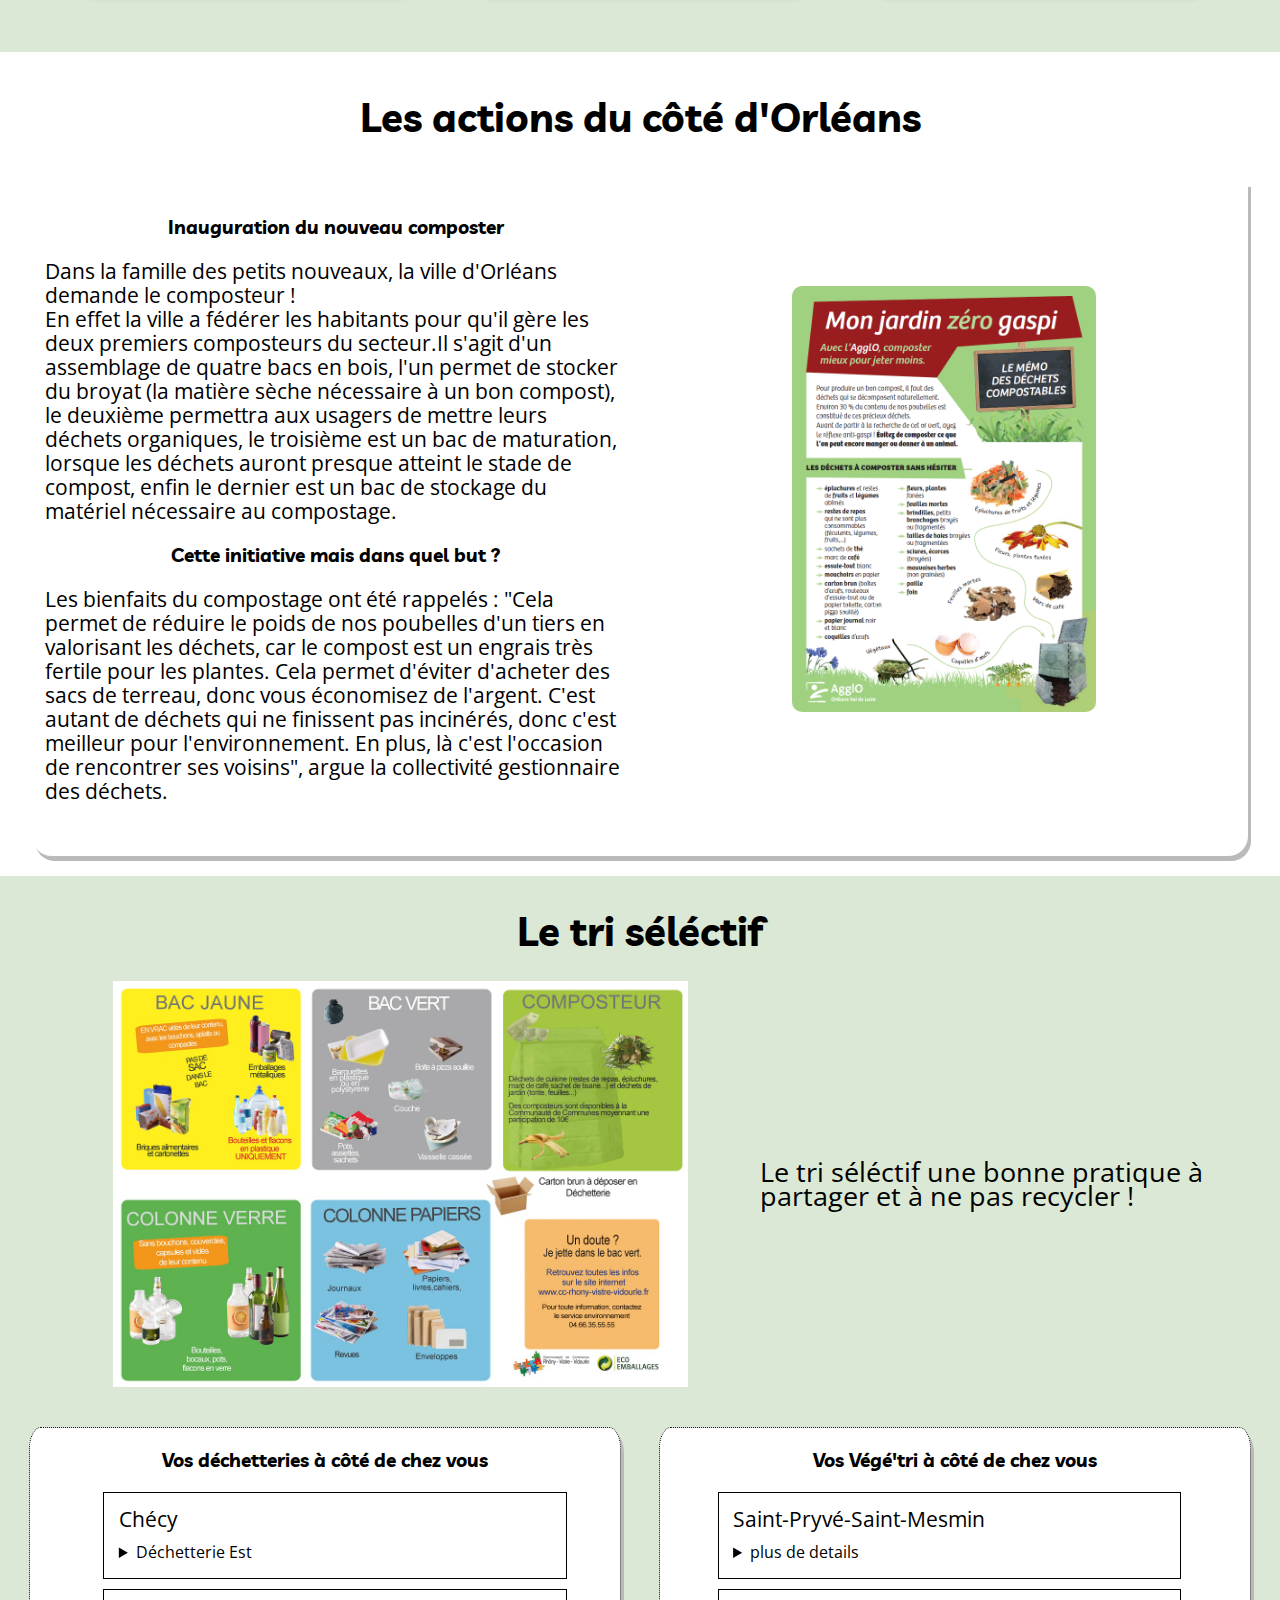
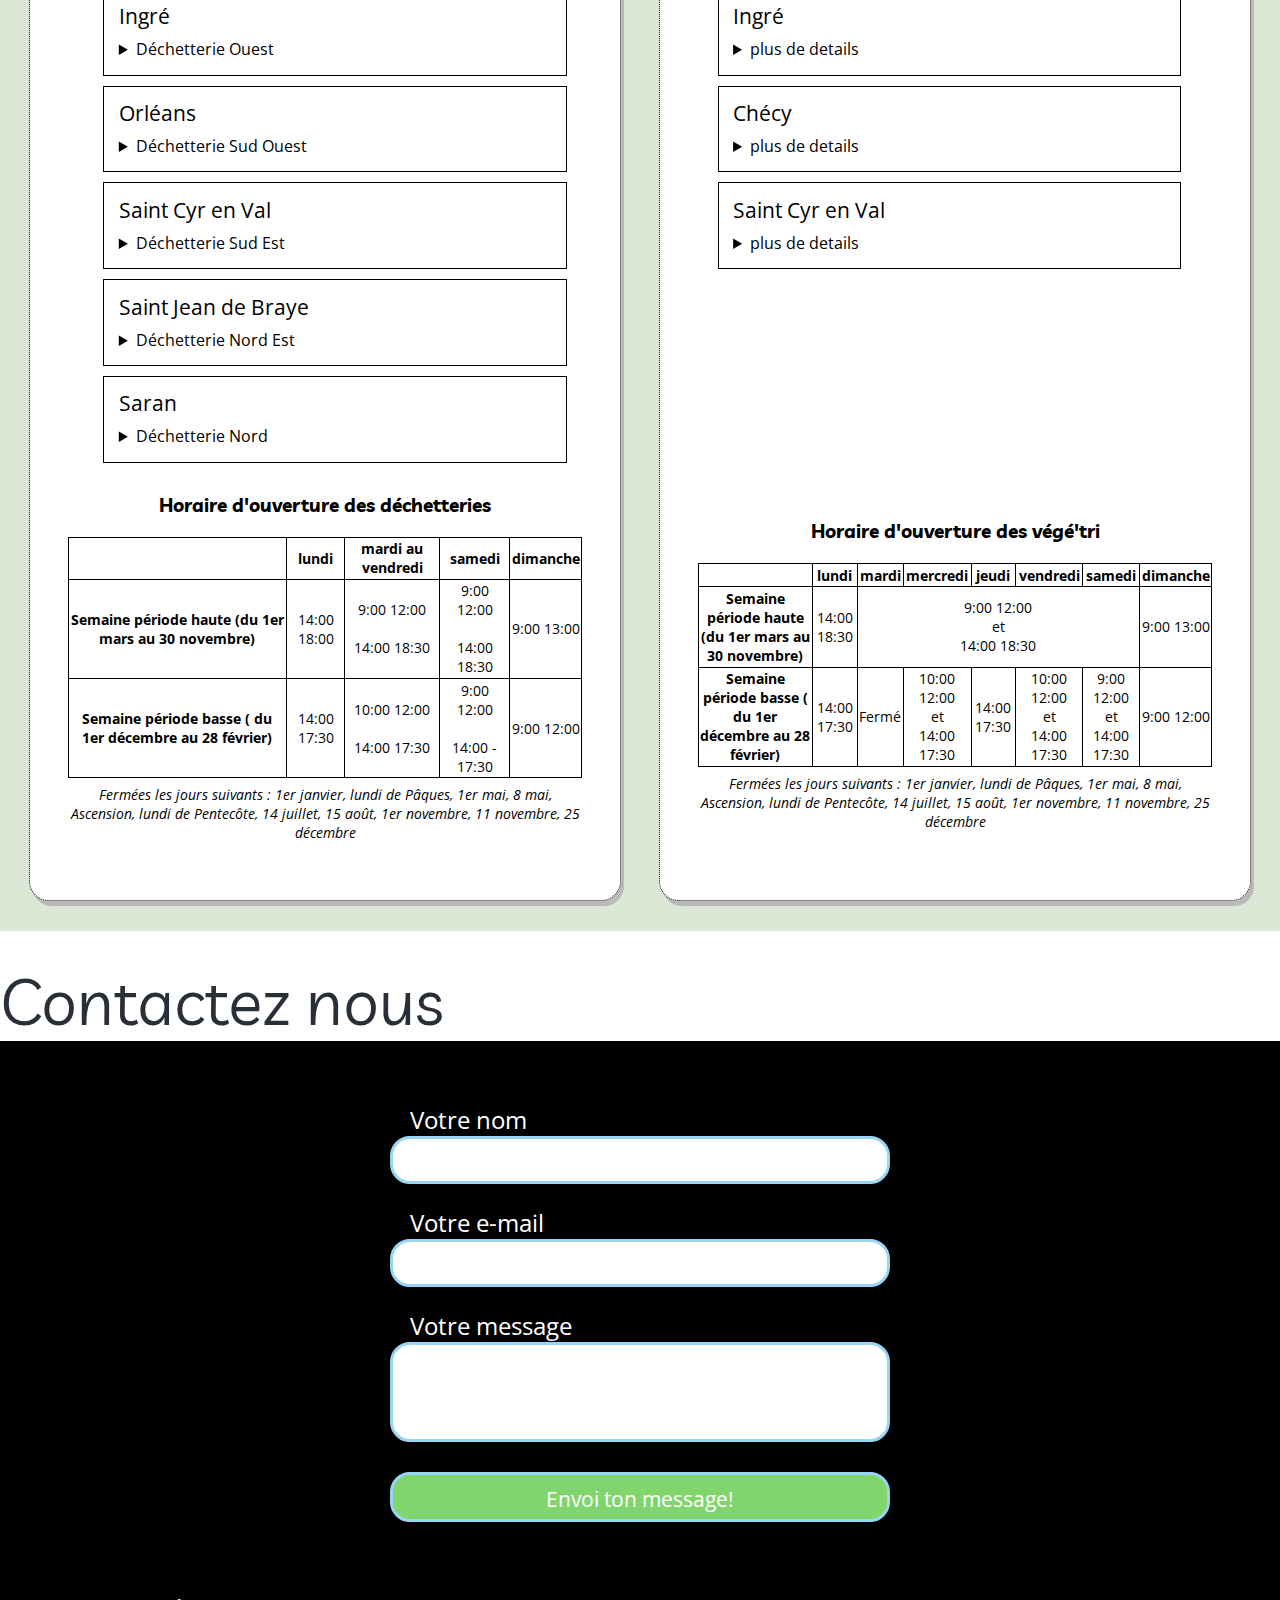
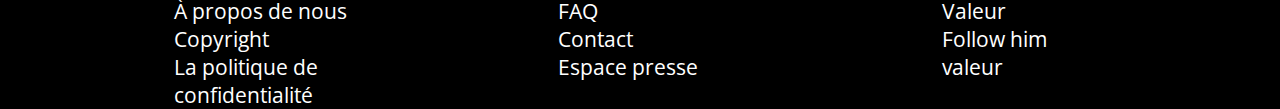
==== commit 476a73f7: "derniere mmodif jc" ====
--- a/index.html
+++ b/index.html
@@ -1,5 +1,5 @@
 <!DOCTYPE html>
-<html lang="en">
+<html lang="fr">
 		<head>
 		<meta charset="UTF-8">
 		<meta name="viewport" content="width=device-width, initial-scale=1.0">
@@ -33,7 +33,7 @@
 				</nav>
 			</header>
 			<div class="border_baniere">
-				<img class="banniere" src="images/slide final2.svg" alt="orléans ville engagée">
+				<img class="banniere" src="images/slide_final2.svg" alt="orléans ville engagée">
 			</div>
 		<section id="Actions">
 			<div><h2>Actions</h2></div>
@@ -44,7 +44,7 @@
 							<p>ENVIRONNEMENT</p>
 						</div>
 						<div class="article-containt"> 
-							<img class="img200" src="images/jussie.jpg" alt=""></a>                                 
+							<img class="img200" src="images/jussie.jpg" alt="">                                
 							<div class="article-body">
 								<div class="article-body-title">
 									<h3>Lutte collective contre la jusie</h3>
@@ -70,7 +70,7 @@
 							<p>NOUVELLES TECHNOLOGIES</p>
 						</div>
 						<div class="article-containt"> 
-							<img class="img200" src="images/solaire.jpg" alt=""></a>                                 
+							<img class="img200" src="images/solaire.jpg" alt="">                                 
 							<div class="article-body">
 								<div class="article-body-title">
 									<h3>Une centrale photovoltaïque sur le gymnase des Ormeaux</h3>
@@ -102,7 +102,7 @@
 							<p>ALIMENTATION</p>
 						</div>
 						<div class="article-containt"> 
-							<img class="img200" src="images/cantine.jpg" alt=""></a>                                 
+							<img class="img200" src="images/cantine.jpg" alt="">                                
 							<div class="article-body">
 								<div class="article-body-title">
 									<h3>Introduction d'une alimentation Bio dans les écoles</h3>
@@ -145,7 +145,7 @@
 									</h3>
 									<p>
 										Lig'air est une association qui promeut la qualité de l'air dans le Centre Val de Loire. <br/>
-										<span>Cliquez pour en savoir plus</span>
+										<span class="clic">Cliquez pour en savoir plus</span>
 									</p>
 								</div>
 							</a>
@@ -162,7 +162,7 @@
 									</h3>
 									<p>
 										Loiret Nature Environnement est une association d’étude, de sensibilisation et de protection de la nature et de l’environnement.<br/>
-										<span>Cliquez pour en savoir plus</span>
+										<span class="clic">Cliquez pour en savoir plus</span>
 									</p>
 								</div>
 							</a>
@@ -178,7 +178,7 @@
 									</h3>
 									<p>
 										Héliotrope est une association qui promeut la culture du bio et la protection de l'Environnement.<br/>
-										<span>Cliquez pour en savoir plus</span>
+										<span class="clic">Cliquez pour en savoir plus</span>
 									</p>
 								</div>
 							</a>
@@ -219,6 +219,8 @@
 						<a href="https://i36.servimg.com/u/f36/09/04/58/12/compos10.jpg" target="_blank"><img src="images/compost2.jpg" alt="les déchets autorisés en compostage" class="float_left"></a>
 					</div>-->
 				</div>
+				<section class="blockdechet">
+						<h2>Le tri séléctif</h2>
 				<div class="good_practice">
 					<div class="good_practice_txt">
 						<p>Le tri séléctif une bonne pratique à partager et à ne pas recycler !</p>
@@ -228,6 +230,7 @@
 					</div>
 				</div>
 				<div class="dechettery">
+					
 					<div class="dechettery_address">
 						<h3>Vos déchetteries à côté de chez vous</h3>
 						<ul class="dechettery_ul">
@@ -520,6 +523,7 @@
 						</div>
 					</div>
 				</div>
+			</section>
 			</article>
 		</section>
 		<section class="contact" id="Contacts">
--- a/style-action.css
+++ b/style-action.css
@@ -17,7 +17,8 @@
     display: flex;
     width: 90vw ;
     margin: 20px;
-
+    border-left: 0.1px solid lightgray;
+    border-top:  0.1px solid lightgray;
     box-shadow: 3px 3px 5px rgb(187, 186, 186);
     border-bottom-left-radius: 20px;
     border-bottom-right-radius: 20px;
@@ -84,7 +85,7 @@
     text-align: left;
 }
 .action_summary{
-    font-size: 0.8rem;
+    font-size: 1.2rem;
     text-align: center
 }
 details[open] .action_summary {
--- a/styleCaroline.css
+++ b/styleCaroline.css
@@ -5,12 +5,14 @@
     background-color: #dae8d5;
     color:#292f36;
     display: flex;
-    padding-top: 15px;
+    
 }
 
 section#Associations h2
 {
     text-align: center;
+    padding-top: 25px;
+    padding-bottom: 0px;
 }
 
 section#Associations h3
@@ -30,14 +32,15 @@
 {
     display: flex;
     flex-direction: column;
-    padding: 2%;
-
 }
-
+.clic {
+    margin-top: 20px;
+}
 .BlockAssoc
 {
     width : 95%;
     margin: auto;
+    margin-bottom: 15px;
 
 }
 
@@ -132,6 +135,7 @@
         height: 450px;
         width: 95vw ;
         margin: 2.5%;
+        margin-top: 5px;
     }
 
     section#Associations div.layoutAssoc div figure
--- a/styleClem.css
+++ b/styleClem.css
@@ -104,7 +104,7 @@
 	align-items: center;
 }
 .vegetri_address h3{
-	margin-bottom: 20px;
+	margin: 20px 0 20px 0 ;
 	
 }
 .vegetri_clock h3{
@@ -114,6 +114,12 @@
 .no-vsisible{
 	visibility: hidden;
 }
+.blockdechet {
+		background: #dae8d5;
+		padding: 10px;
+		margin-top: 20px;
+}
+
 @media screen and (min-width: 600px) {
 	img{
 		width: 70%;
@@ -127,7 +133,7 @@
 		display: flex;
 		flex-direction: row;
 		justify-content: space-around;
-		margin: 20px 0 20px 0;
+		margin: 40px 0 20px 0;
 		
 	}
 	.dechettery_address, .vegetri_border{
@@ -140,10 +146,10 @@
 		margin-top: 250px;
 	}
 	.dechettery_address{
-		background-color:#7897ff;
+		background-color: white;
 	}
 	.vegetri_border{
-		background-color:#81d56d;
+		background-color:white;
 	}
 	table {
 		width: 100%;
@@ -162,8 +168,9 @@
 		justify-content: center;
 		width: 50%;
 	}
+
 	.composter_picture img{
-		width: 60%;
+		width: 50%;
 	}.composter_border {
 		display: flex;
 		width: 95%;
@@ -174,15 +181,19 @@
 		padding-bottom: 40px;
 	}
 	.good_practice {
-		margin-top: 40px;
-		display: flex;
+		margin: auto;
+		margin-top: 5px;
+		scroll-margin-bottom: 40px;
+		display: flex;
+		width: 95%;
 		flex-direction: row-reverse;
-		border:3px solid red;
+		
+		
 	}
 	.good_practice_picture{
 		width: 60%;
 		height: auto;
-		border:3px solid blue;
+		
 	}
 	.good_practice_picture img{
 		width: 80%;
@@ -192,10 +203,20 @@
 		width: 40%;
 		display: flex;
 		align-items: center;
-		border:3px solid green;
+		
 	}
 	.good_practice_txt p{
 		font-size: 1.7rem;
 	}
-}
-
+	.dechettery_address {
+		box-shadow: 3px 5px rgb(187,186,186);
+		border-bottom-left-radius: 20px;
+		border-bottom-right-radius: 20px;
+	}
+	.vegetri_border {
+		box-shadow: 3px 5px rgb(187,186,186);
+		border-bottom-left-radius: 20px;
+		border-bottom-right-radius: 20px;
+	}
+}
+
--- a/stylefooter.css
+++ b/stylefooter.css
@@ -58,7 +58,8 @@
 	-webkit-animation-delay: 12s;
 }
 #form{
-	height: 62%;	
+	height: auto;
+	padding-bottom: 25px;	
 	background-color: #000000;
 	overflow: hidden;
 	position: relative;
@@ -114,7 +115,7 @@
 }
 input[type="submit"]:hover{
 	background-color: #C7FF6D;
-  margin-top: 15px;
+
 }
 label{
 	font-size: 1.5em;
@@ -140,7 +141,7 @@
   justify-content: center;
   background-color: #000000;
   width: 100%;
-  padding: 15px 0;
+  padding-top: 50px;
 }
 footer div {
   width: 30%;
